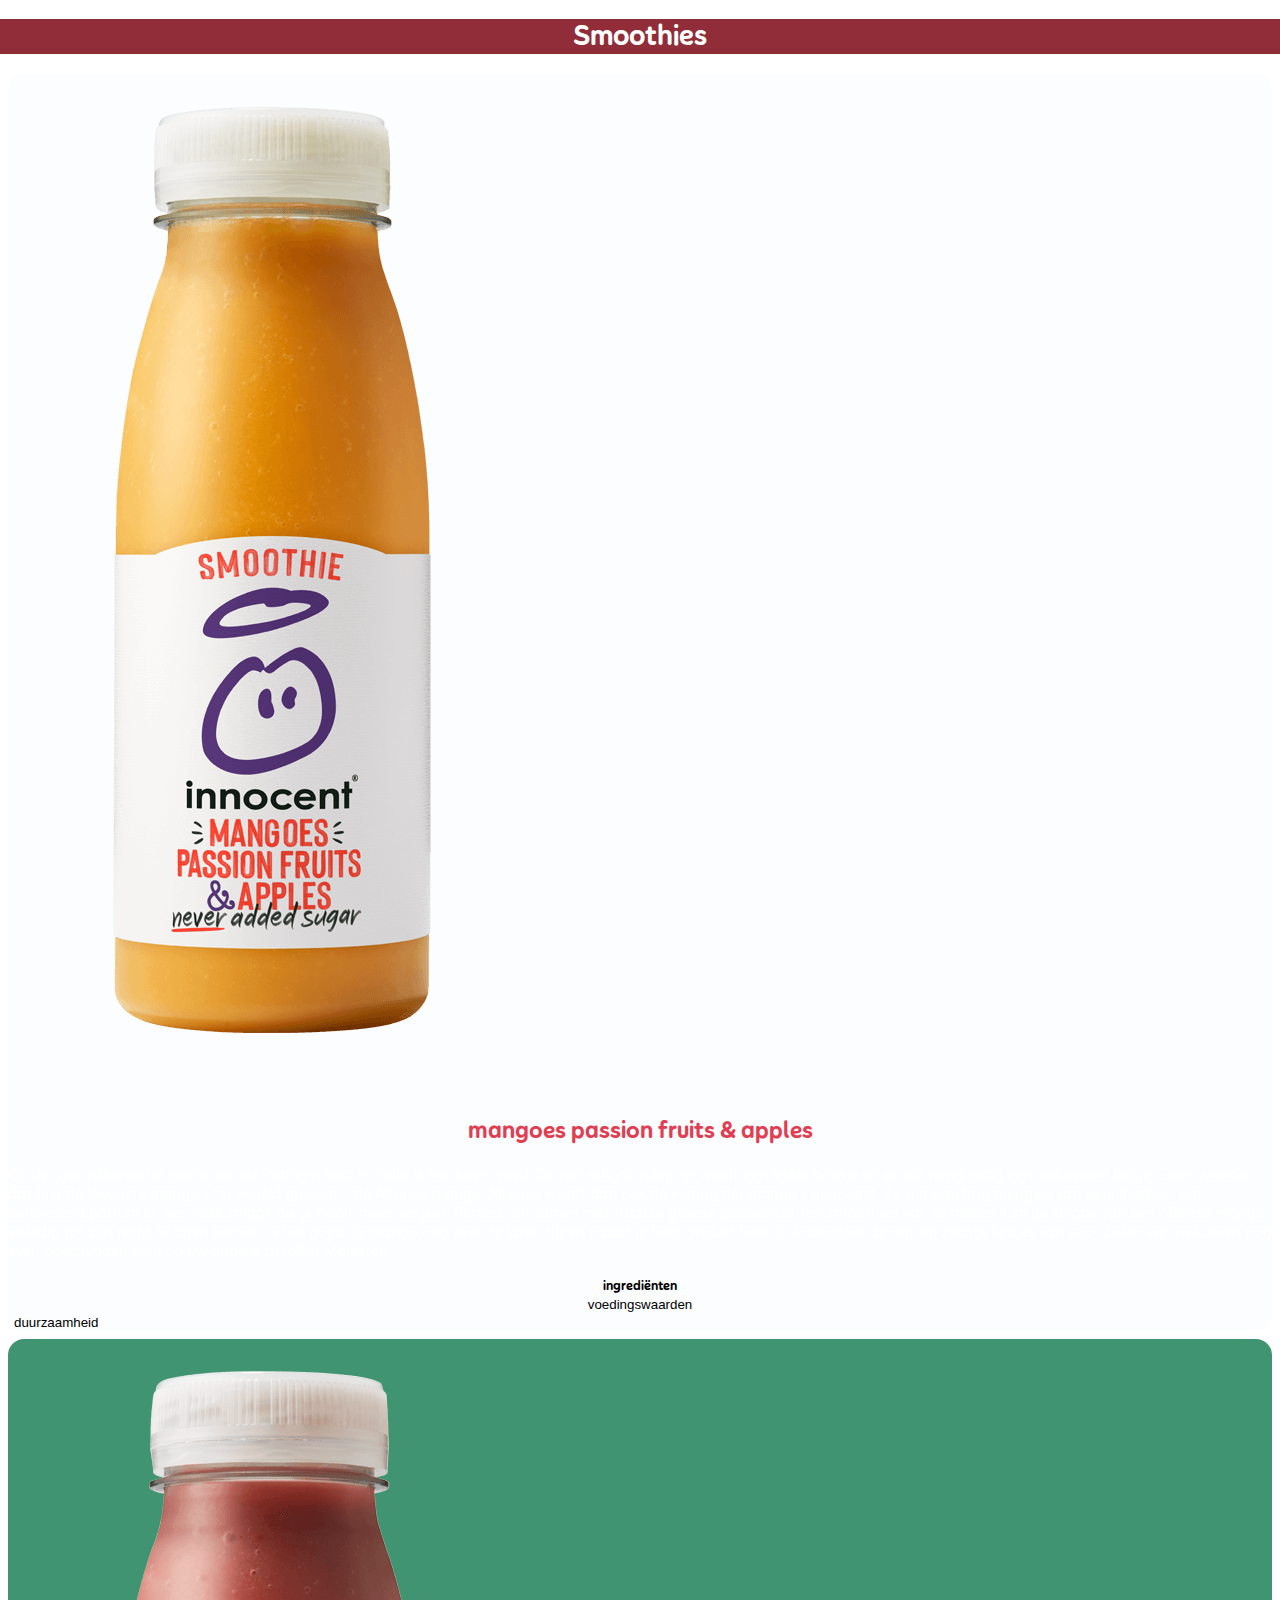
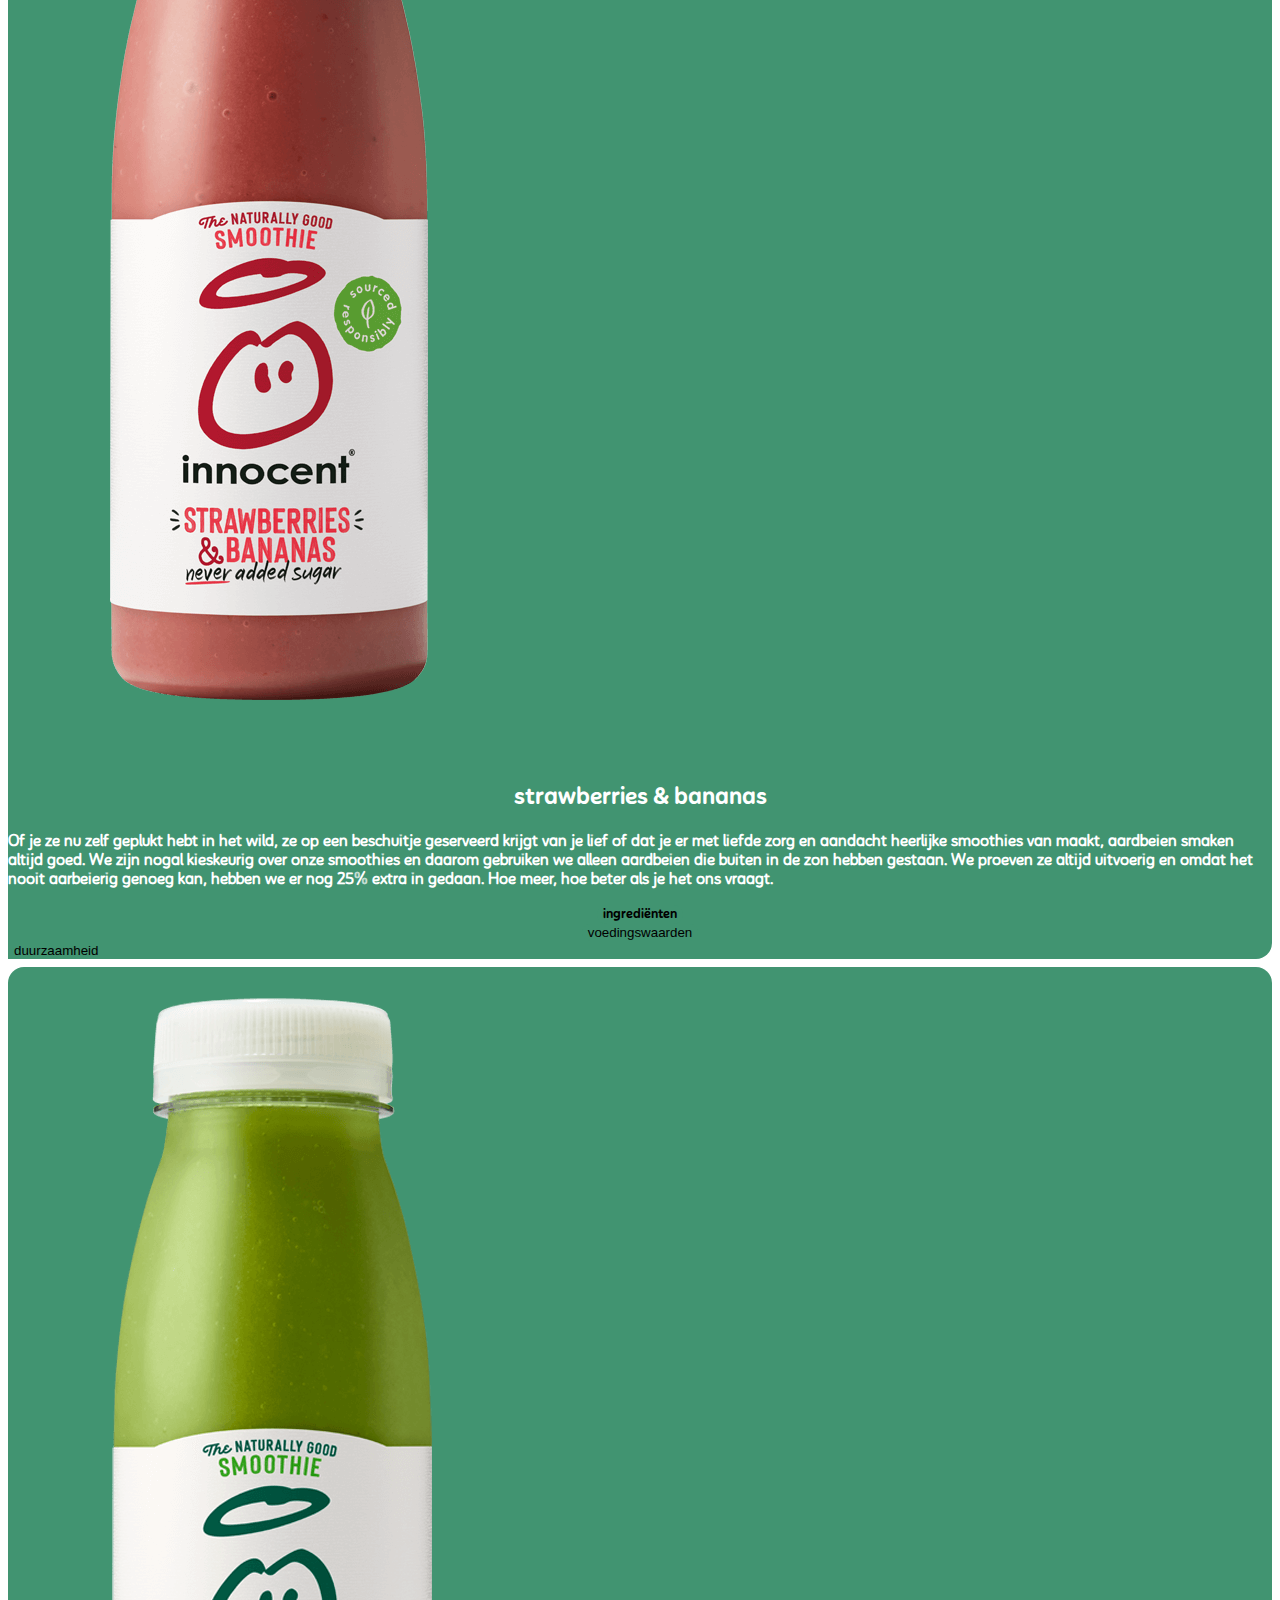
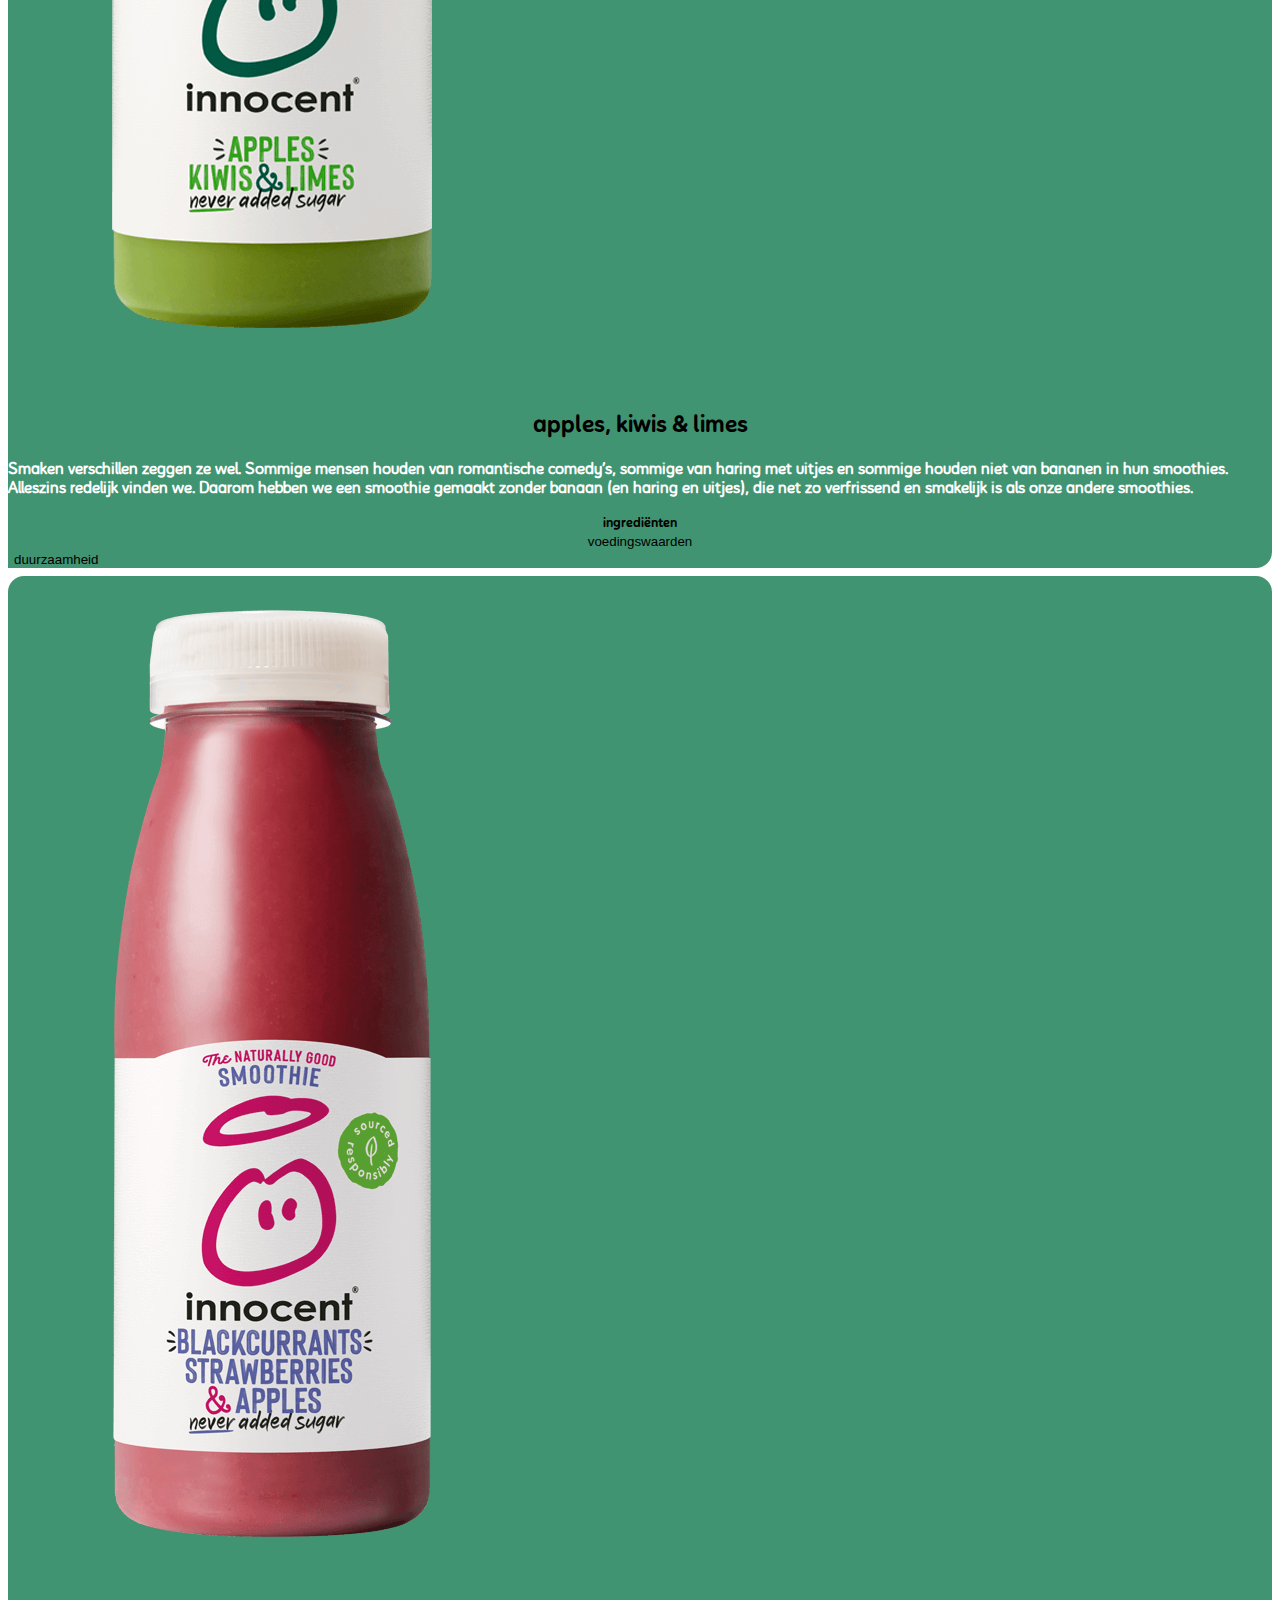
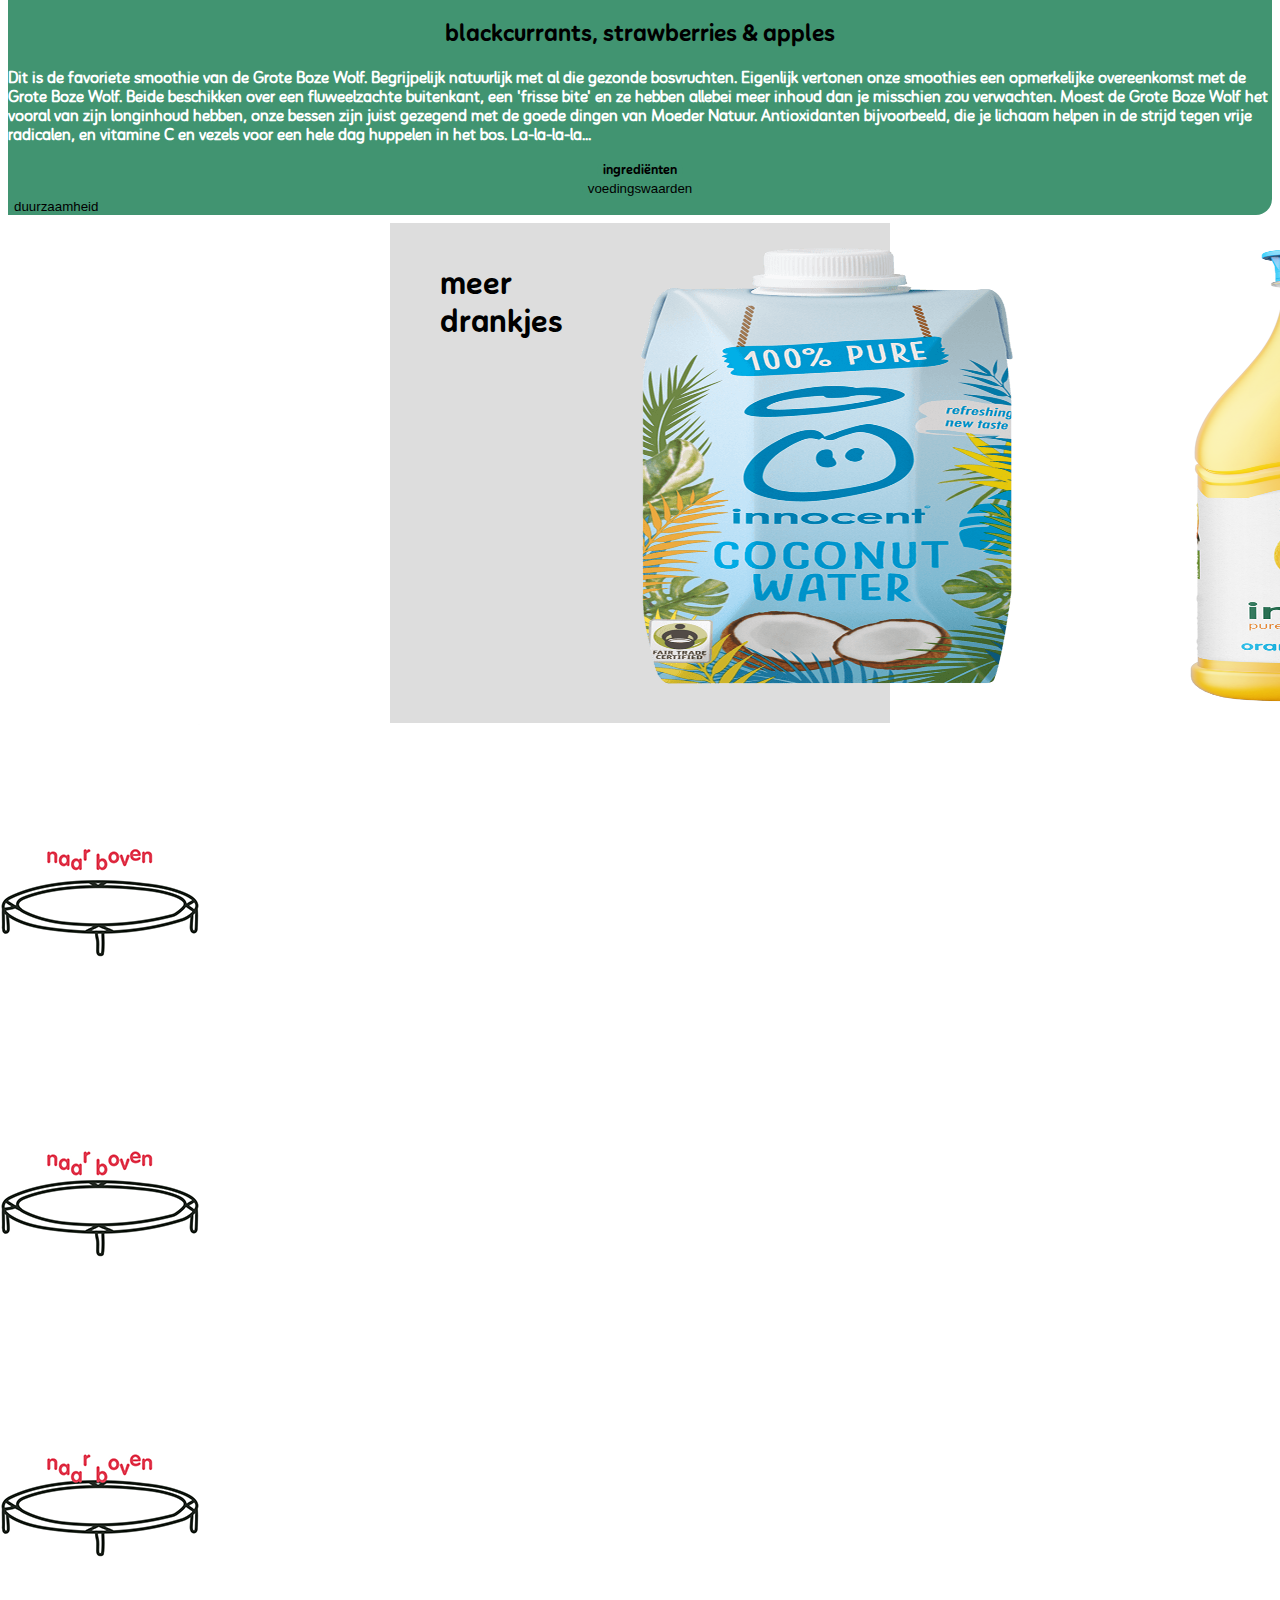
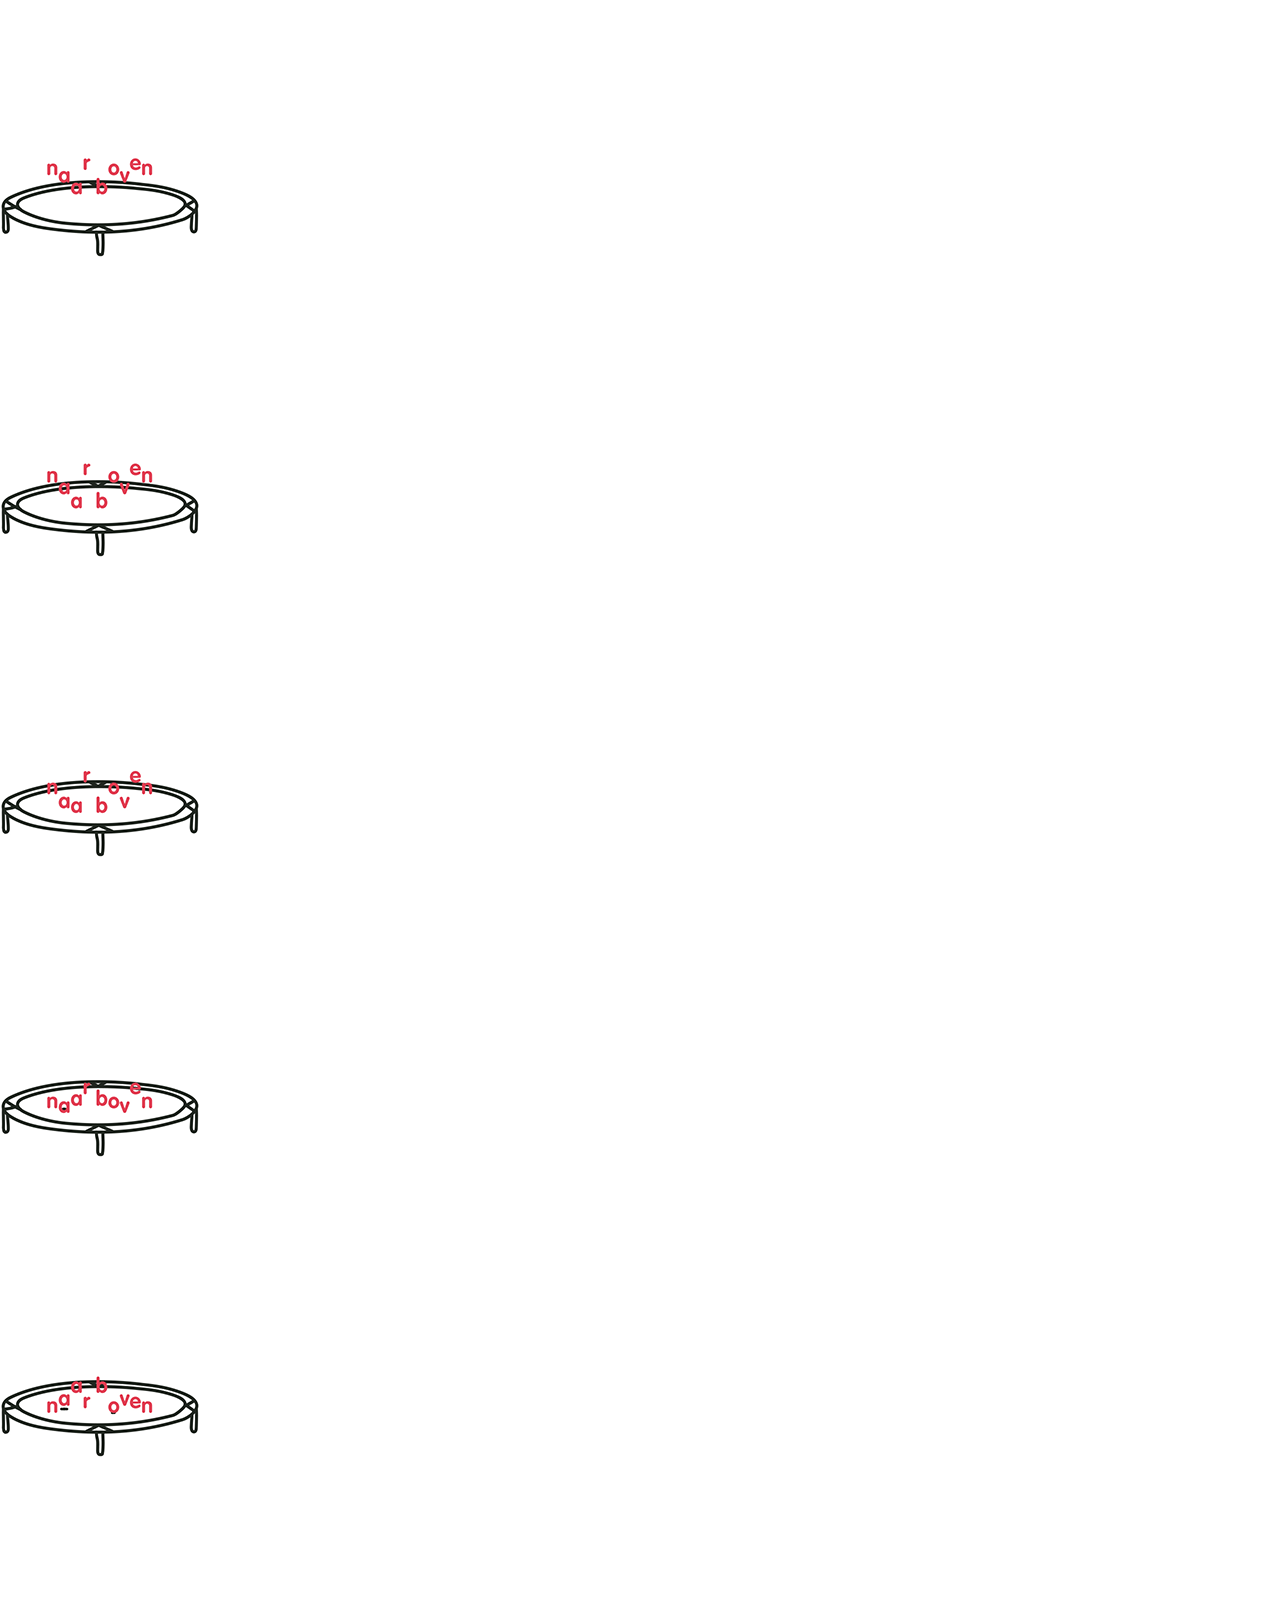
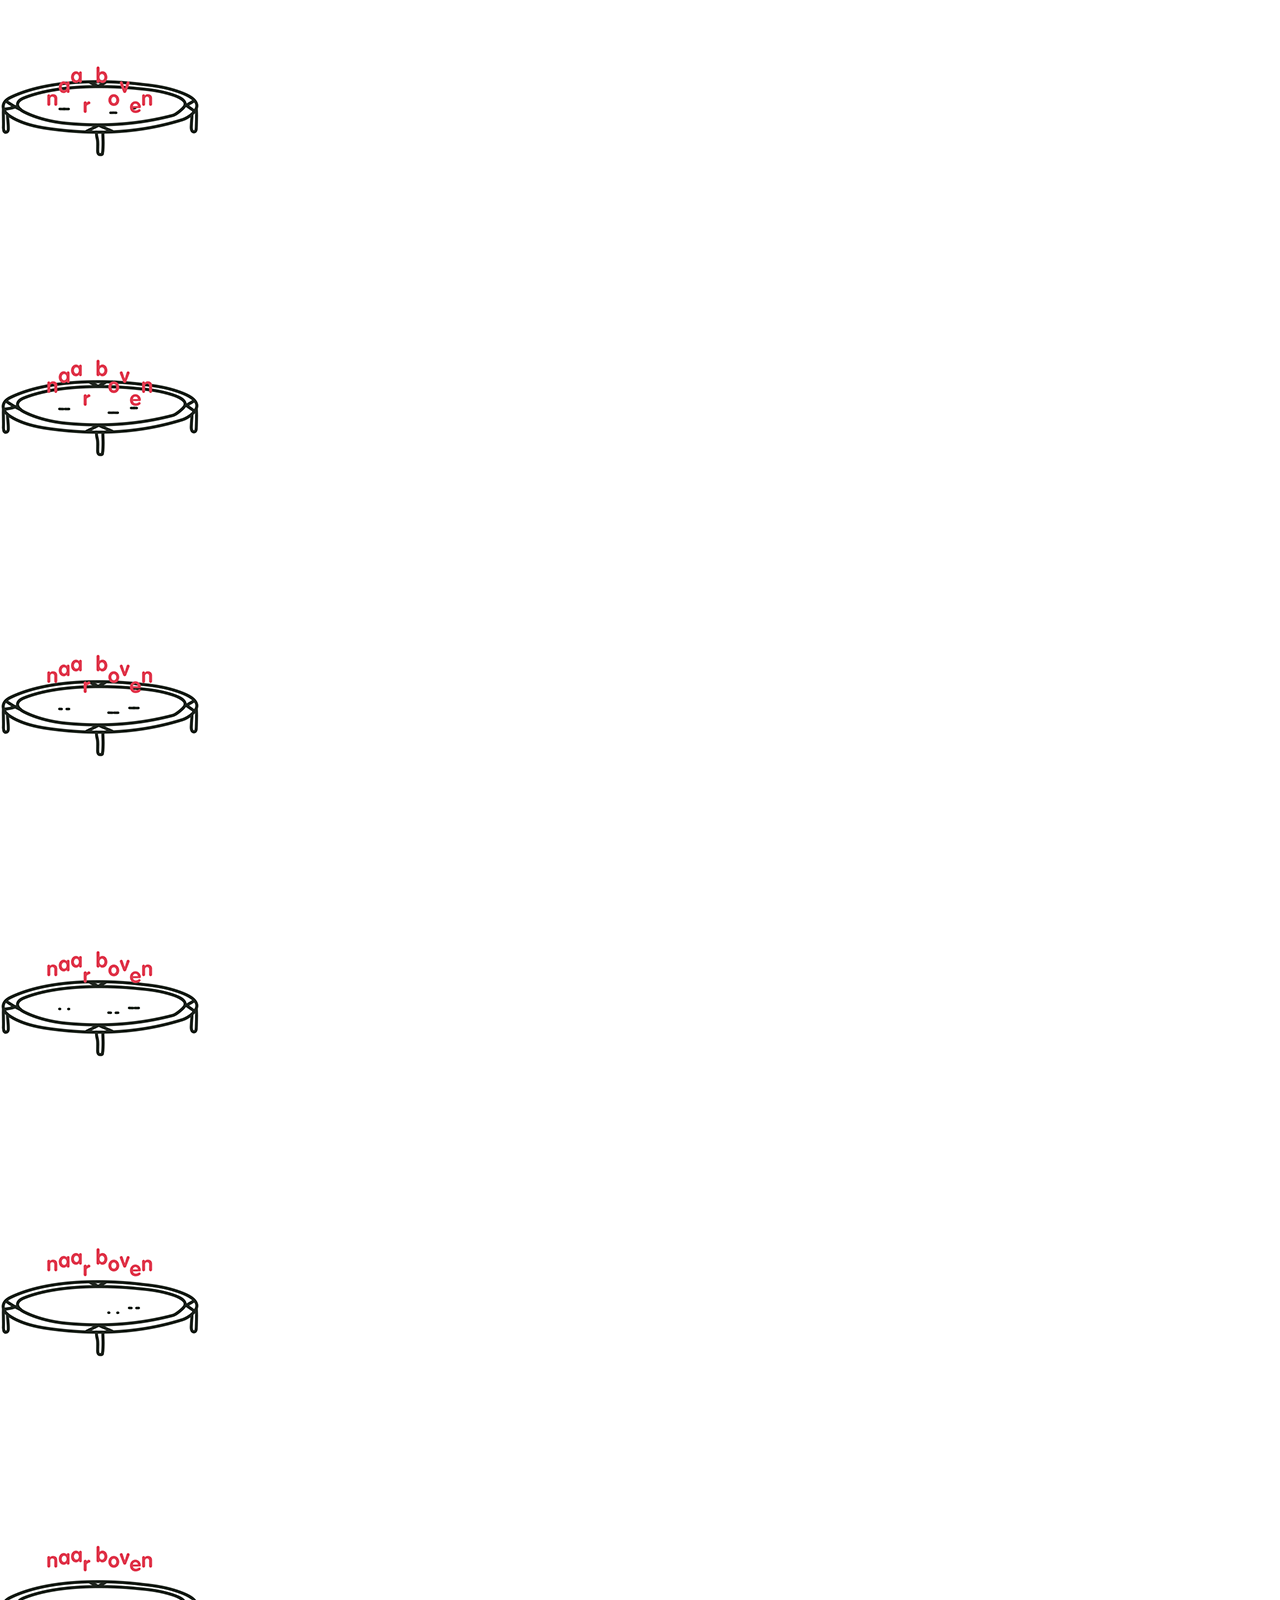
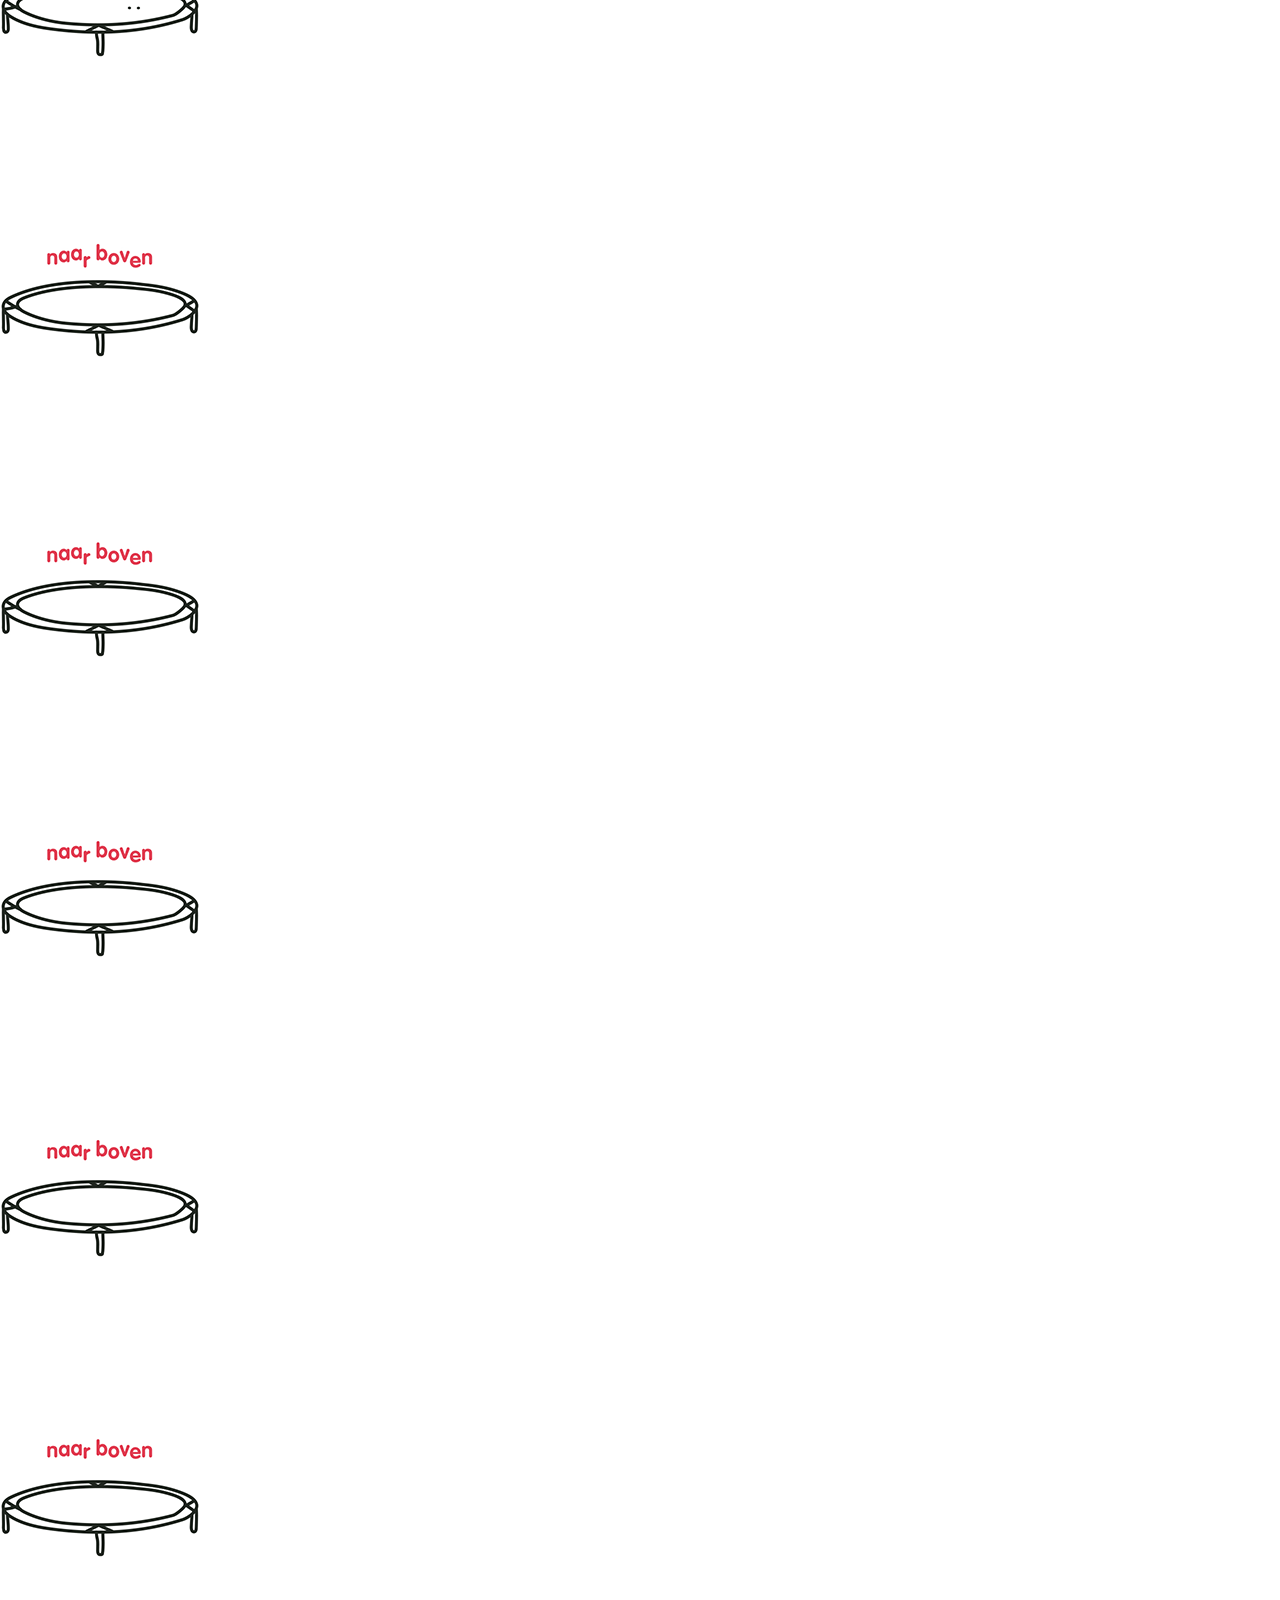
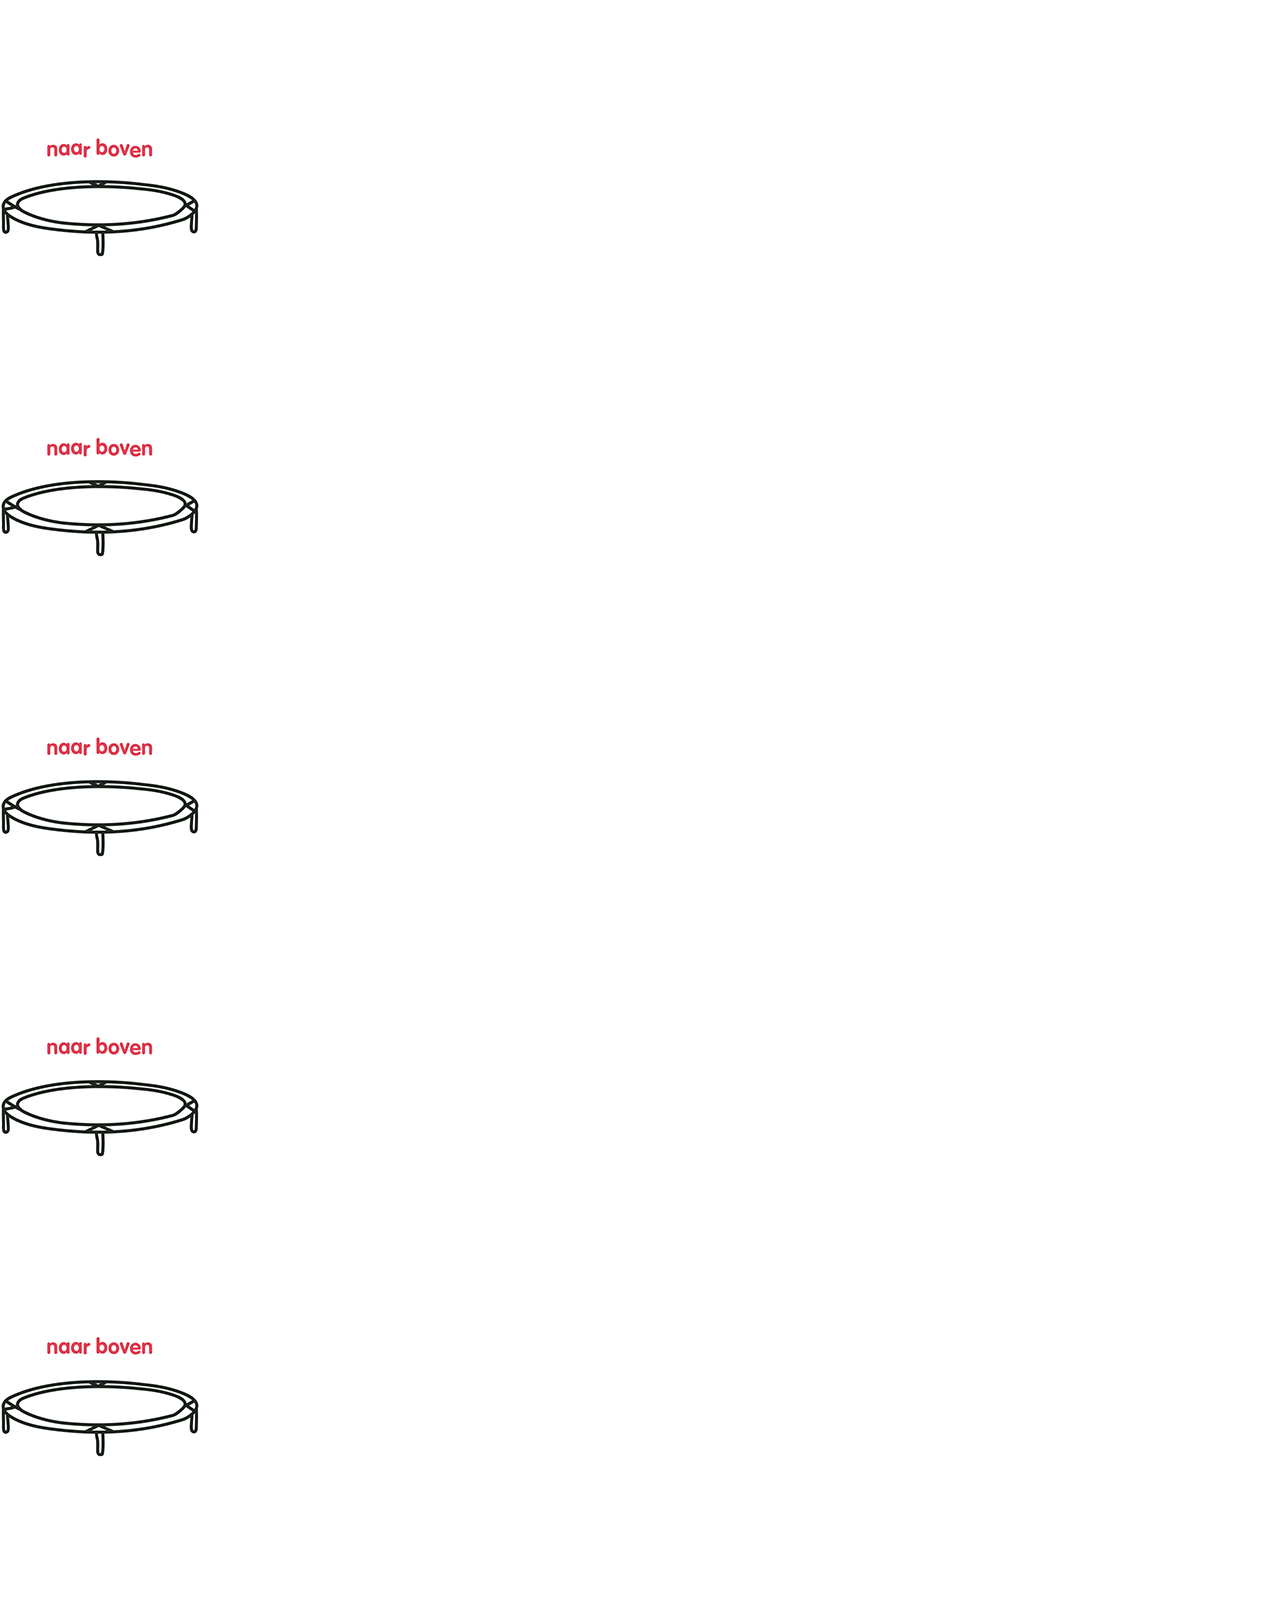
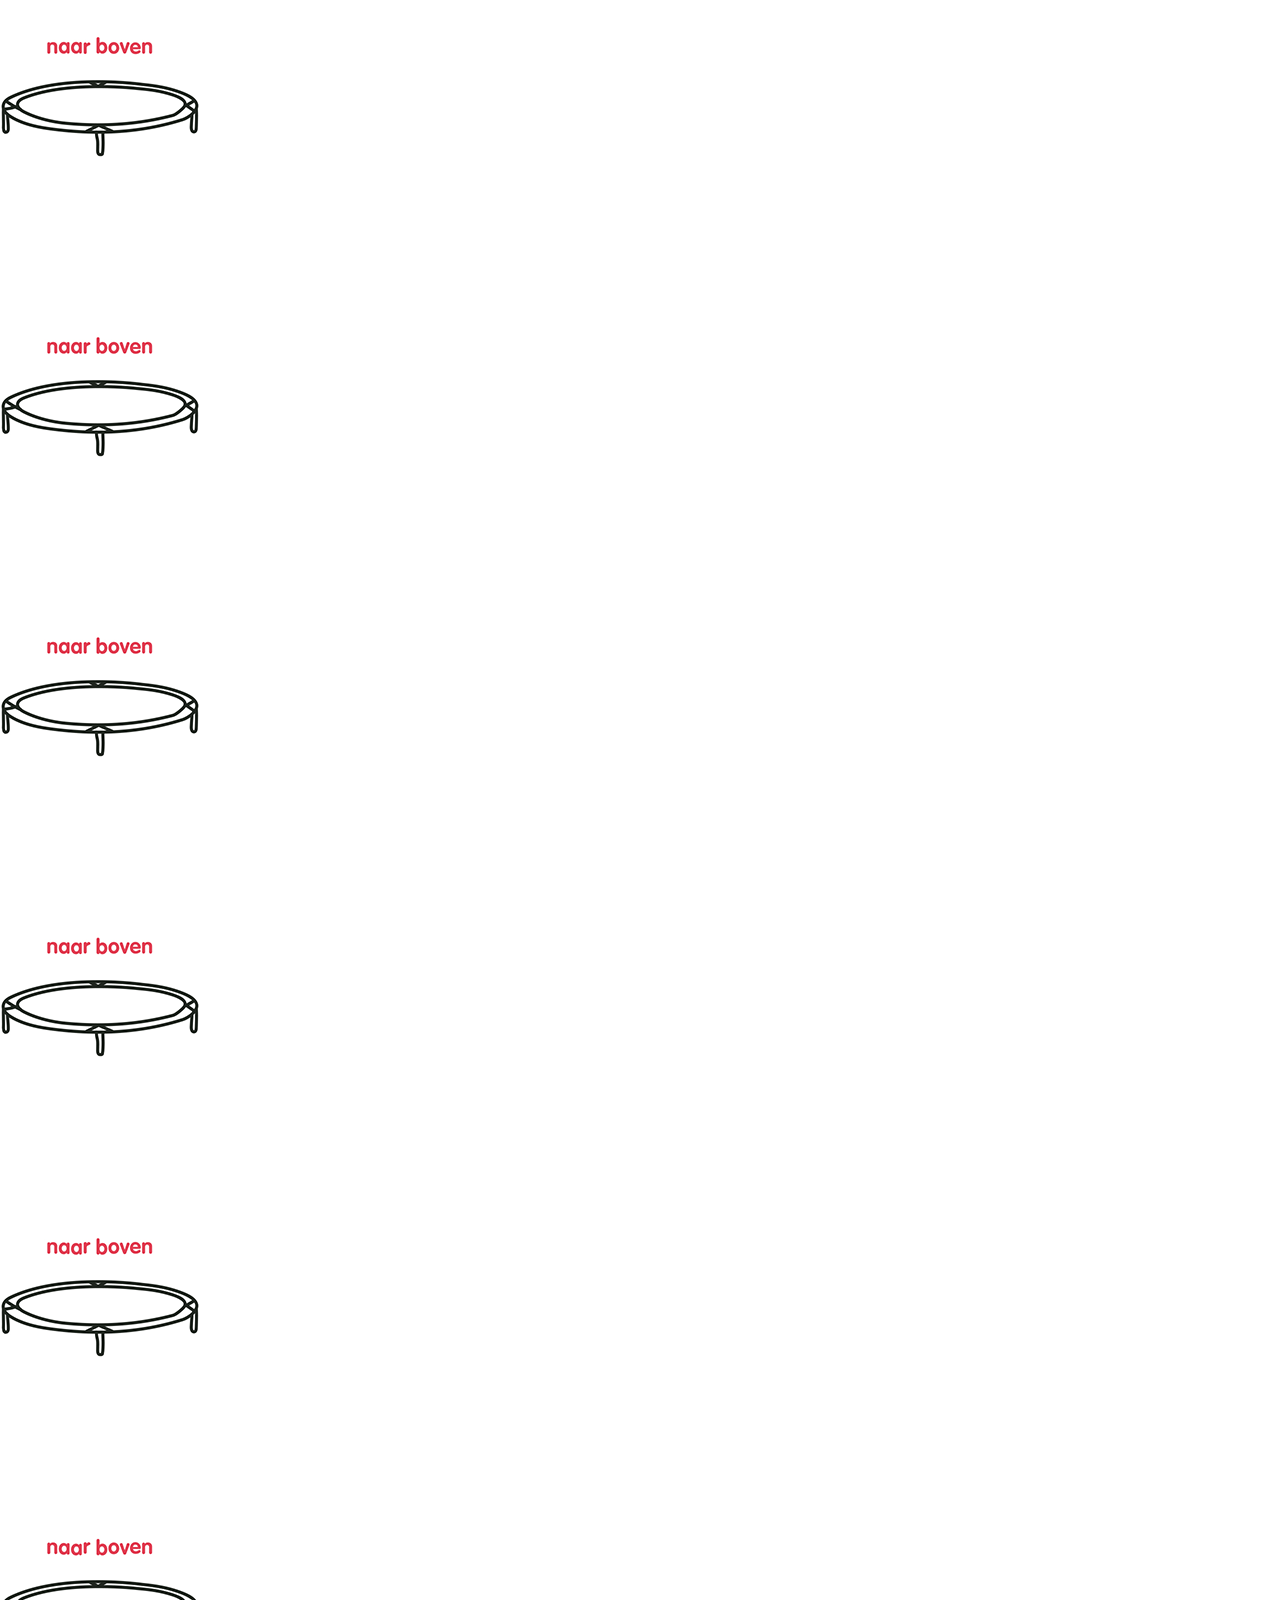
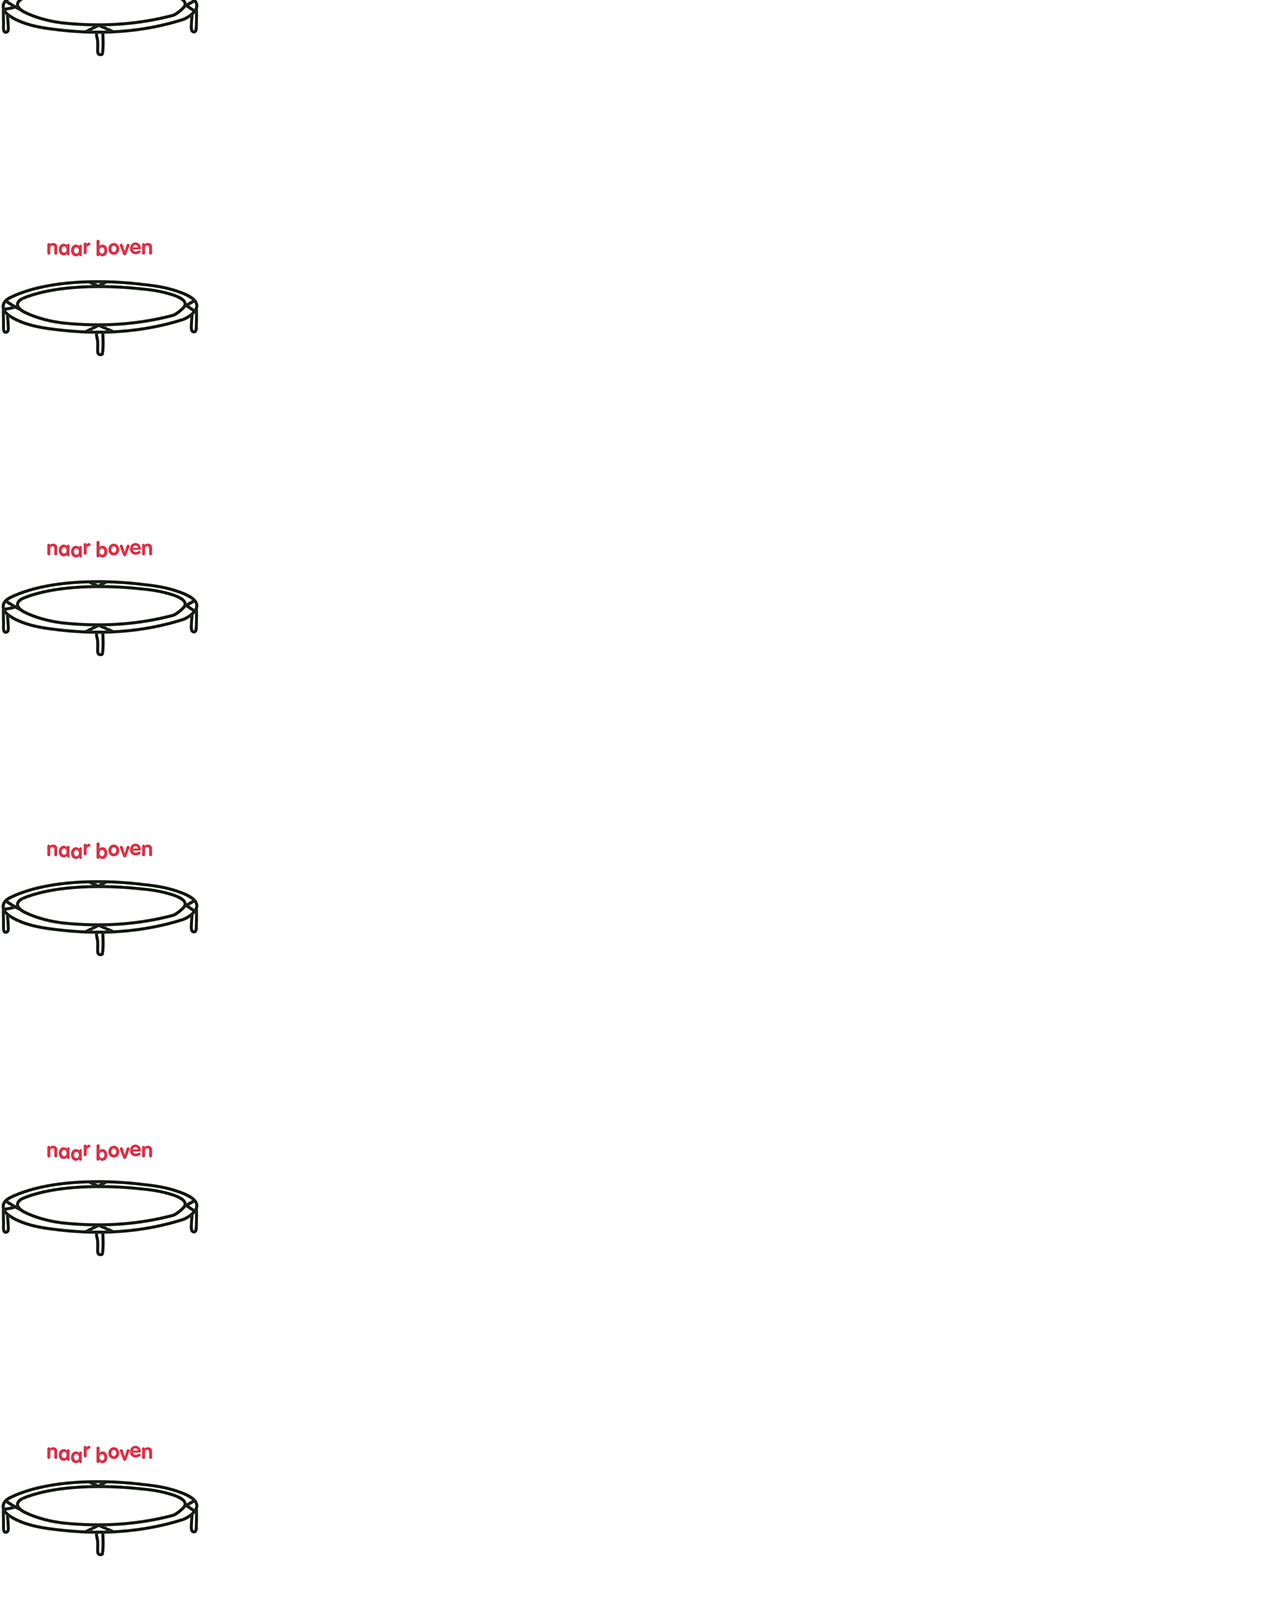
==== smoothies.html @ bbbe6147 "chaos" ====
<!DOCTYPE html>
<html lang="nl">
	
<head>
	<meta charset="UTF-8">
	<meta name="author" content="jouw naam">
	<meta name="viewport" content="width=device-width, initial-scale=1">
	
	<title>innocent</title>
	
	<link href="styles/style.css" rel="stylesheet">
	<link rel="icon" type="image/svg+xml" href="images/favicon.svg">	
</head>

<body>
	<section>
		<h1>Smoothies</h1>
	</section>
	<section class="background1">
		<img src="images/nl-mango-passion-fruit-apple-small.png" alt="nmango-passion-fruit-apple">
		<h2>mangoes passion fruits & apples</h2>
		<p>Op de rijke vulkanische grond van de Ratnigiri kust in India is het leven goed. De zon schijnt volop, er waait een lekker briesje en er valt regelmatig een verkoelend buitje. Geen wonder dat hier de lekkerste mango’s ter wereld groeien – de Alfonso mango. Alfonso wordt dan ook de koning der mango’s genoemd. Ze zijn prachtig diepgeel van kleur, hebben een betoverend parfum en een volle smaak die je nooit meer vergeet. Perfect om samen met friszure groene passievruchten smoothies van te maken. Om de smaak van een Alfonso mango volledig tot zijn recht te laten komen, is het goed de mango nog even te laten rijpen nadat je hem geplukt hebt. In India doen ze dat op zachte bedjes van stro. Zullen we uw kussen nog even opschudden en u op uw andere zij rollen Majesteit?</p>
		<button>ingrediënten</button>
		<button>voedingswaarden</button>
		<button>duurzaamheid</button>
	</section>
	<section class="background2">
		<img src="images/nl-strawberry-bannana-small.png" alt="strawberry-bannana">
		<h2>strawberries & bananas</h2>
		<p>Of je ze nu zelf geplukt hebt in het wild, ze op een beschuitje geserveerd krijgt van je lief of dat je er met liefde zorg en aandacht heerlijke smoothies van maakt, aardbeien smaken altijd goed. We zijn nogal kieskeurig over onze smoothies en daarom gebruiken we alleen aardbeien die buiten in de zon hebben gestaan. We proeven ze altijd uitvoerig en omdat het nooit aarbeierig genoeg kan, hebben we er nog 25% extra in gedaan. Hoe meer, hoe beter als je het ons vraagt.</p>
		<button>ingrediënten</button>
		<button>voedingswaarden</button>
		<button>duurzaamheid</button>
	</section>
	<section class="background3">
		<img src="images/nl-apple-kiwi-lime.png" alt="apple-kiwi-lime">
		<h2>apples, kiwis & limes</h2>
		<p>Smaken verschillen zeggen ze wel. Sommige mensen houden van romantische comedy’s, sommige van haring met uitjes en sommige houden niet van bananen in hun smoothies. Alleszins redelijk vinden we. Daarom hebben we een smoothie gemaakt zonder banaan (en haring en uitjes), die net zo verfrissend en smakelijk is als onze andere smoothies.</p>
		<button>ingrediënten</button>
		<button>voedingswaarden</button>
		<button>duurzaamheid</button>
	</section>
	<section class="background4">
		<img src="images/nl-blackcurrants-strawberries-apples-small.png" alt="blackcurrants-strawberries-apples">
		<h2>blackcurrants, strawberries & apples</h2>
		<p>Dit is de favoriete smoothie van de Grote Boze Wolf. Begrijpelijk natuurlijk met al die gezonde bosvruchten. Eigenlijk vertonen onze smoothies een opmerkelijke overeenkomst met de Grote Boze Wolf. Beide beschikken over een fluweelzachte buitenkant, een 'frisse bite' en ze hebben allebei meer inhoud dan je misschien zou verwachten. Moest de Grote Boze Wolf het vooral van zijn longinhoud hebben, onze bessen zijn juist gezegend met de goede dingen van Moeder Natuur. Antioxidanten bijvoorbeeld, die je lichaam helpen in de strijd tegen vrije radicalen, en vitamine C en vezels voor een hele dag huppelen in het bos. La-la-la-la...</p>
		<button>ingrediënten</button>
		<button>voedingswaarden</button>
		<button>duurzaamheid</button>
	</section>
</section>
	<section class="meer-drankjes">
		<ul></ul>
		<h3>meer drankjes</h3>
		<img src="images/coconut-water-500ml.png" alt="coconut-water">
		<img src="images/OJS.png" alt="orange juice smooth">
		<img src="images/Blue1.png" alt="blue-spark">
		<img src="images/nl-defence.png" alt="defence">
		<img src="images/gingershot.png" alt="mild ginger">
	</section>
	<img src="images/sprite-boing-nl.png" alt="trampoline">

	<script defer src="scripts/script.js"></script>
</body>
	
</html>
---- styles/style.css ----
/**************/
/* CSS REMEDY */
/**************/
*, *::after, *::before {
  box-sizing:border-box;  
}


/*********************/
/* CUSTOM PROPERTIES */
/*********************/
:root {
	/* startje */
	--color-text:#111;
	--color-background:#eee;
}


/****************/
/* JOUW STYLING */
/****************/

/* jouw code */

@font-face {
	font-family: "innocent-Bold";
	src: url("/fonts/innocent-Bold.woff2") format("opentype");
	font-weight: normal;
	font-style: normal;
}

@font-face {
	font-family: "innocent-Light";
	src: url("/fonts/innocent-Light.woff2") format("opentype");
	font-weight: normal;
	font-style: normal;
}

header {
	background-color: pink;
}







img {
	display: flex;
	justify-content: center;
	max-width: 60vw;
}

h1 {
	display: flex;
	justify-content: center;
	font-family: "innocent-Bold", sans-serif;
	font-weight: bolder;
	font-size: 2em;
}

h3 {
	display: flex;
	justify-content: center;
	font-family: "innocent-Bold", sans-serif;
	font-weight: bolder;
	font-size: 2em;
}

h2 {
	display: flex;
	flex-direction: column;
	justify-content: center;
	font-family: "innocent-Bold", sans-serif;
	color: white;
	font-weight: bolder;
	font-size: 3em;
}

p {
	font-family: "innocent-Light", sans-serif;
	color: white;
	font-weight: bolder;
}


.meer-drankjes {
	display: flex;	
}
.meer-drankjes img {
	max-width: 50vw;
}

.background1 {
	background-color: #f5d981;
}

.background2 {
	background-color: #ebb8cc;
}

.background3 {
	background-color: #295640;
}

.background4 {
	background-color: #a03271;
}

header {
	background-color: pink;
}

body {
	margin: 0%;
}


header p {
	display: flex;
	align-items: center;
	margin-left: 2em;
	margin-right: 2em;
	text-align: center;
}
 
section:nth-of-type(1) {
	background-color: #902d39;
}

section:nth-of-type(1) h1 {
	color: #FFFFFF;
	display: flex;
	justify-content: center;
	font-family: "innocent-Bold", sans-serif;
	font-weight: bolder;
	font-size: 1.8em;
}

section:nth-of-type(1) img {
	display: flex;
	align-items: start;
	margin-left: 2em;
	width: 5em;
}

button:nth-of-type(1) {
	display: flex;
	justify-self: center;
	border-radius: 2em;
	border: none;
	font-family: "innocent-Bold", sans-serif;
}

button:nth-of-type(2) {
	display: flex;
	justify-self: center;
	border-radius: 2em;
}

section:nth-of-type(2) {
	background-color: #fbfdfe;
    margin: 0.5em;
    border-radius: 1em
}

section:nth-of-type(2) h2 {
	color: #e03e52;
	font-size: 1.5em;
	display: flex;
	align-items: center;
}

section:nth-of-type(2) button {
	border: none;
	cursor: pointer;
	appearance: none;
	background-color: inherit;
}

section:nth-of-type(3) {
	background-color: #419471;
	margin: 0.5em;
	border-radius: 1em;

}

section:nth-of-type(3) h2 {
	color: #FFFFFF;
	font-size: 1.5em;
	display: flex;
	align-items: center;
}

section:nth-of-type(3) button {
	border: none;
	cursor: pointer;
	appearance: none;
	background-color: inherit;
}

section:nth-of-type(4) {
	background-color: #419471;
	margin: 0.5em;
	border-radius: 1em;
}

section:nth-of-type(4) h2 {
	color: #000000;
	font-size: 1.5em;
	display: flex;
	align-items: center;
}

section:nth-of-type(4) button {
	border: none;
	cursor: pointer;
	appearance: none;
	background-color: inherit;
}

section:nth-of-type(5) {
	background-color: #419471;
	margin: 0.5em;
	border-radius: 1em;
}

section:nth-of-type(5) h2 {
	color: #000000;
	font-size: 1.5em;
	display: flex;
	align-items: center;
}

section:nth-of-type(5) button {
	border: none;
	cursor: pointer;
	appearance: none;
	background-color: inherit;
}

section:nth-of-type(6) {
	background-color: #ddd;
    padding: 10px;
    margin: 0 auto;
    max-width: 500px;
	max-height: 500px;
}

section:nth-of-type(6) h2 {
	color: #ffffff;
	font-size: 1.5em;
	display: flex;
	align-items: center;
}

section:nth-of-type(6) button {
	border: none;
	cursor: pointer;
	appearance: none;
	background-color: inherit;
	display: block;
	width: 100%;
	margin: 0.5em;
}

li { 
	list-style-image: url(images/download.png); 
}
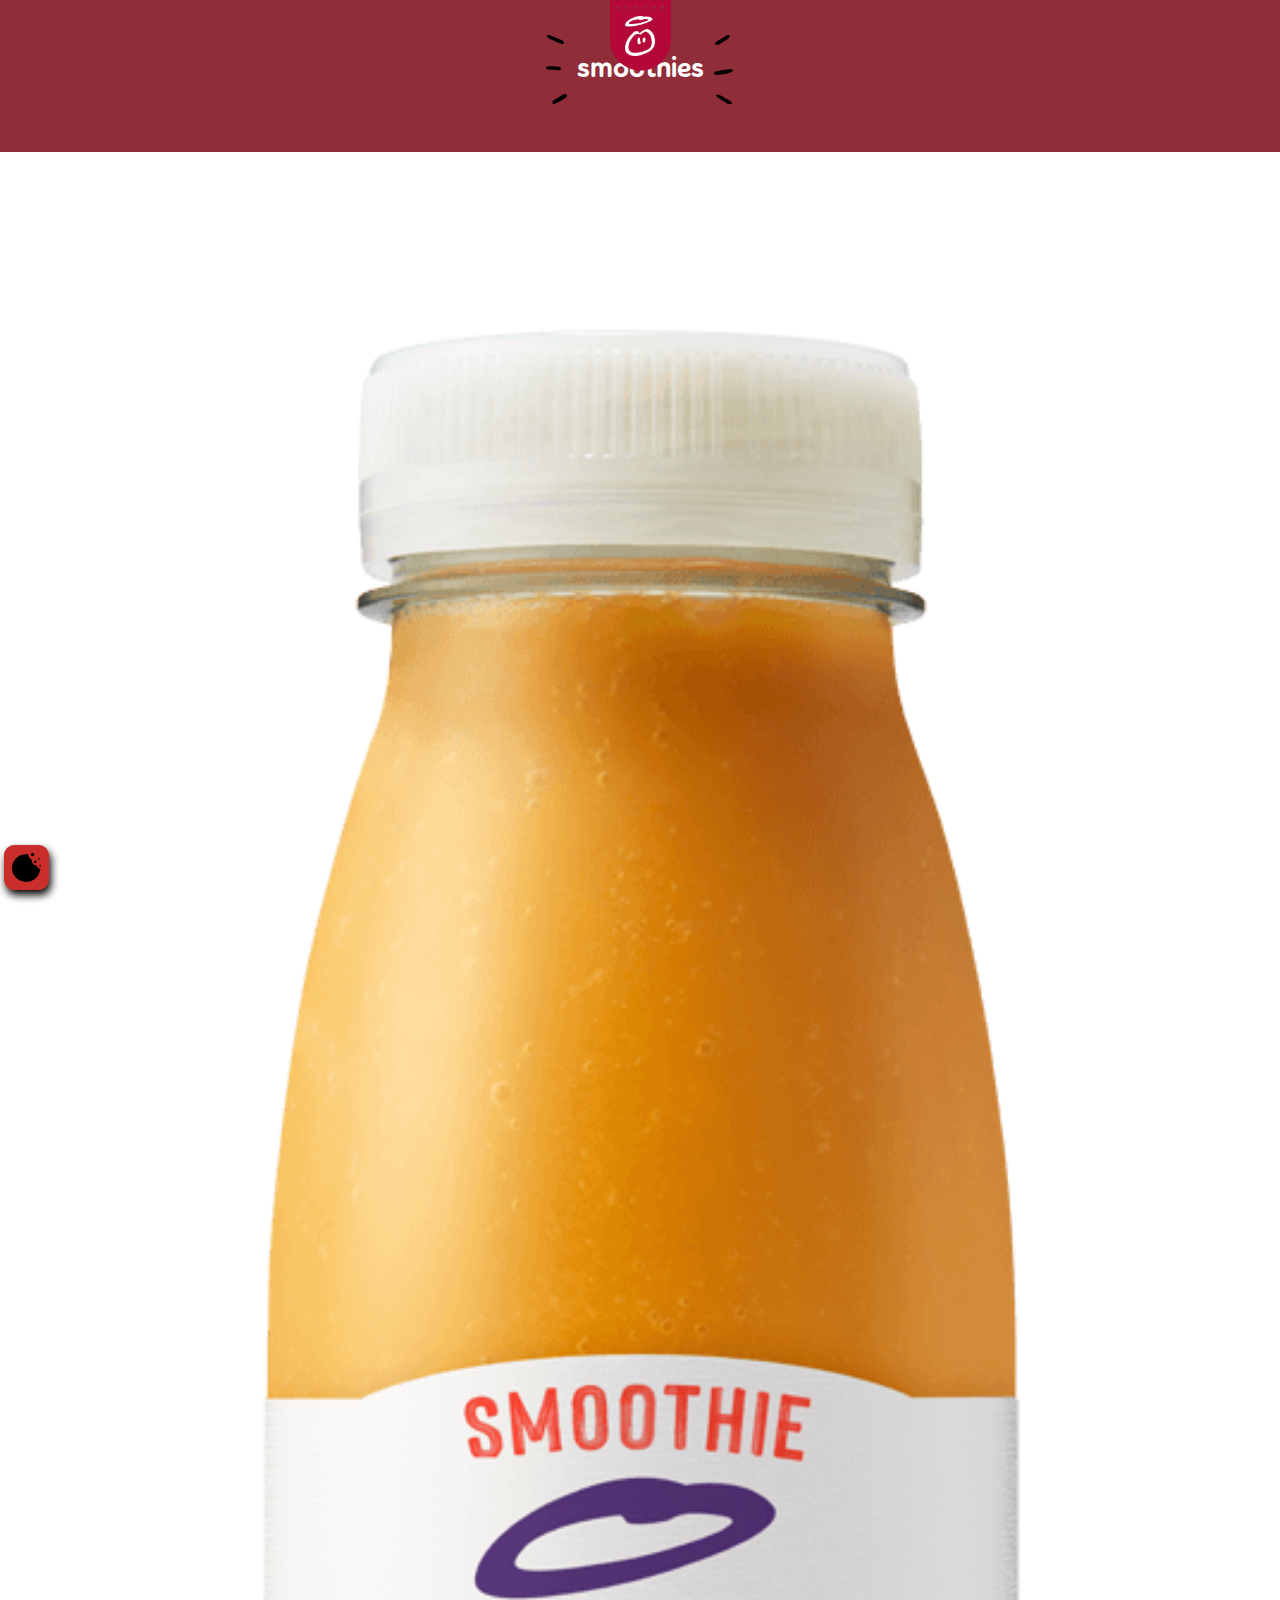
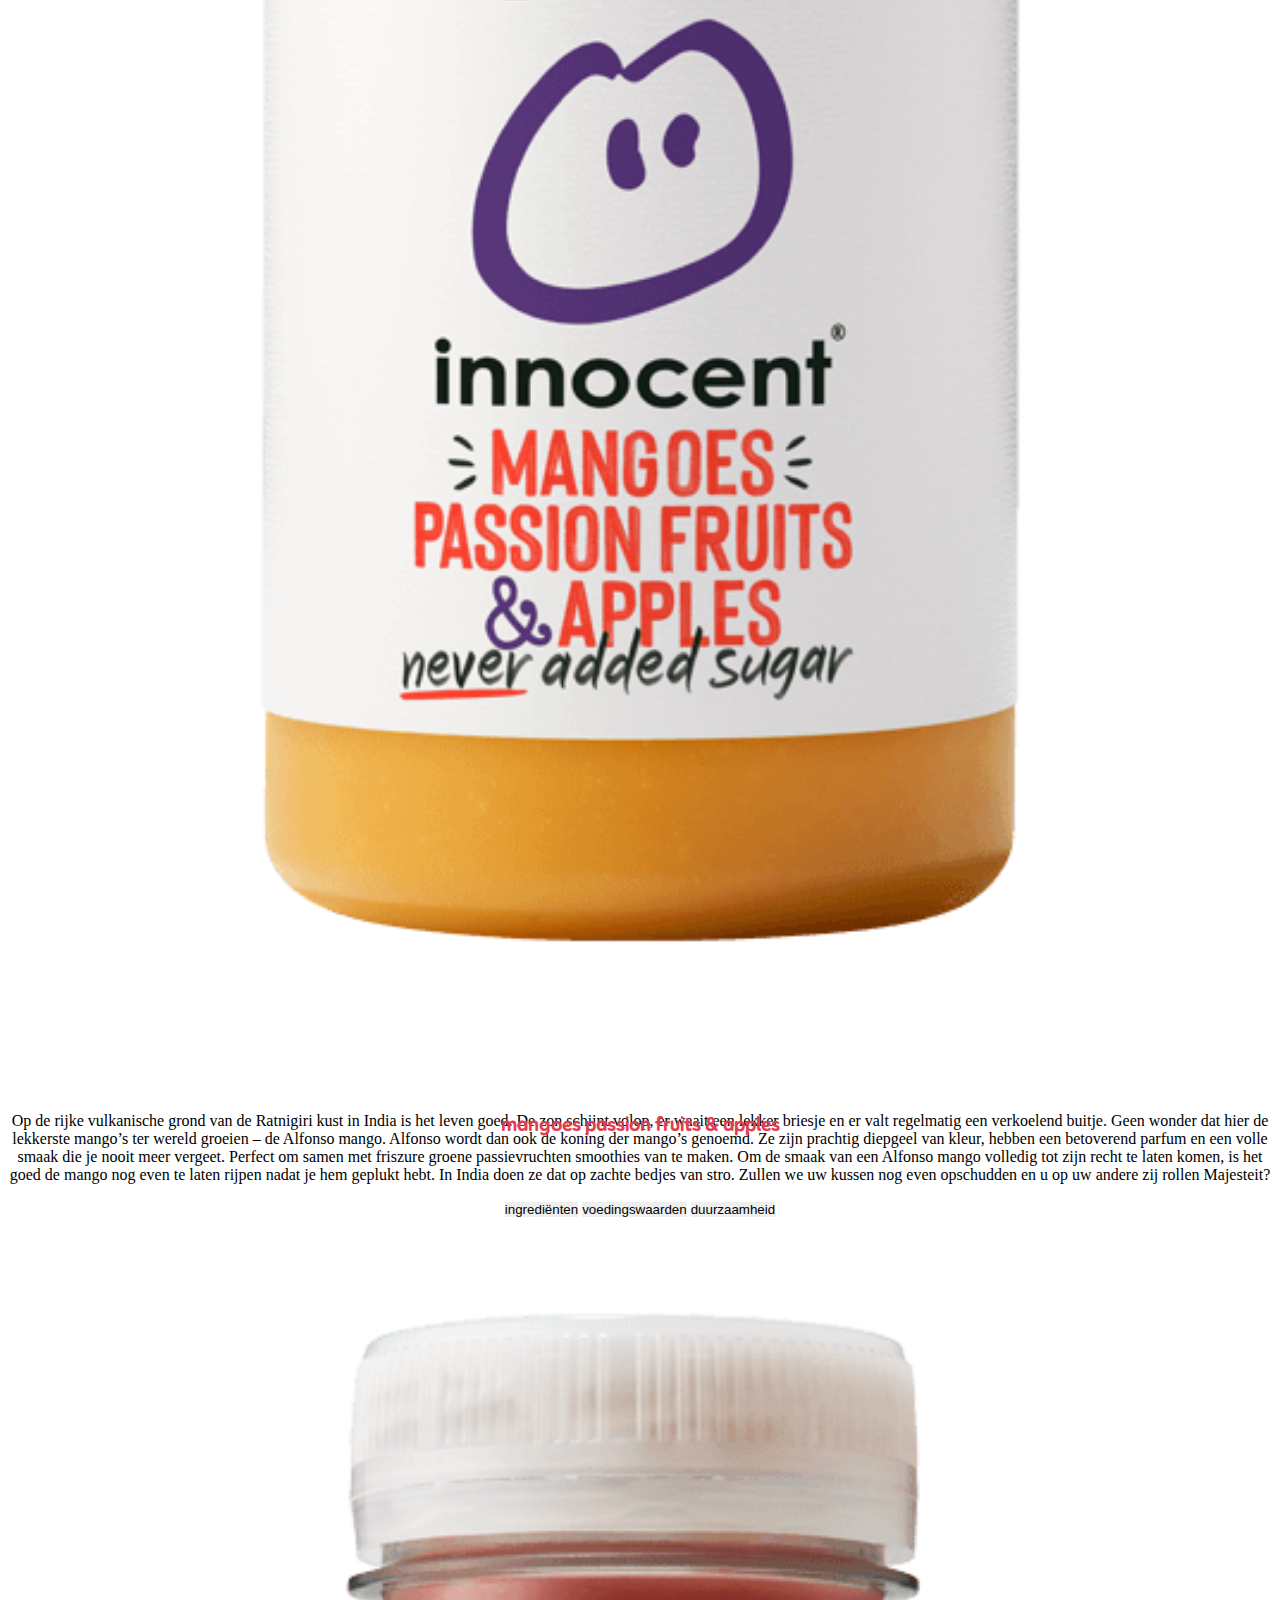
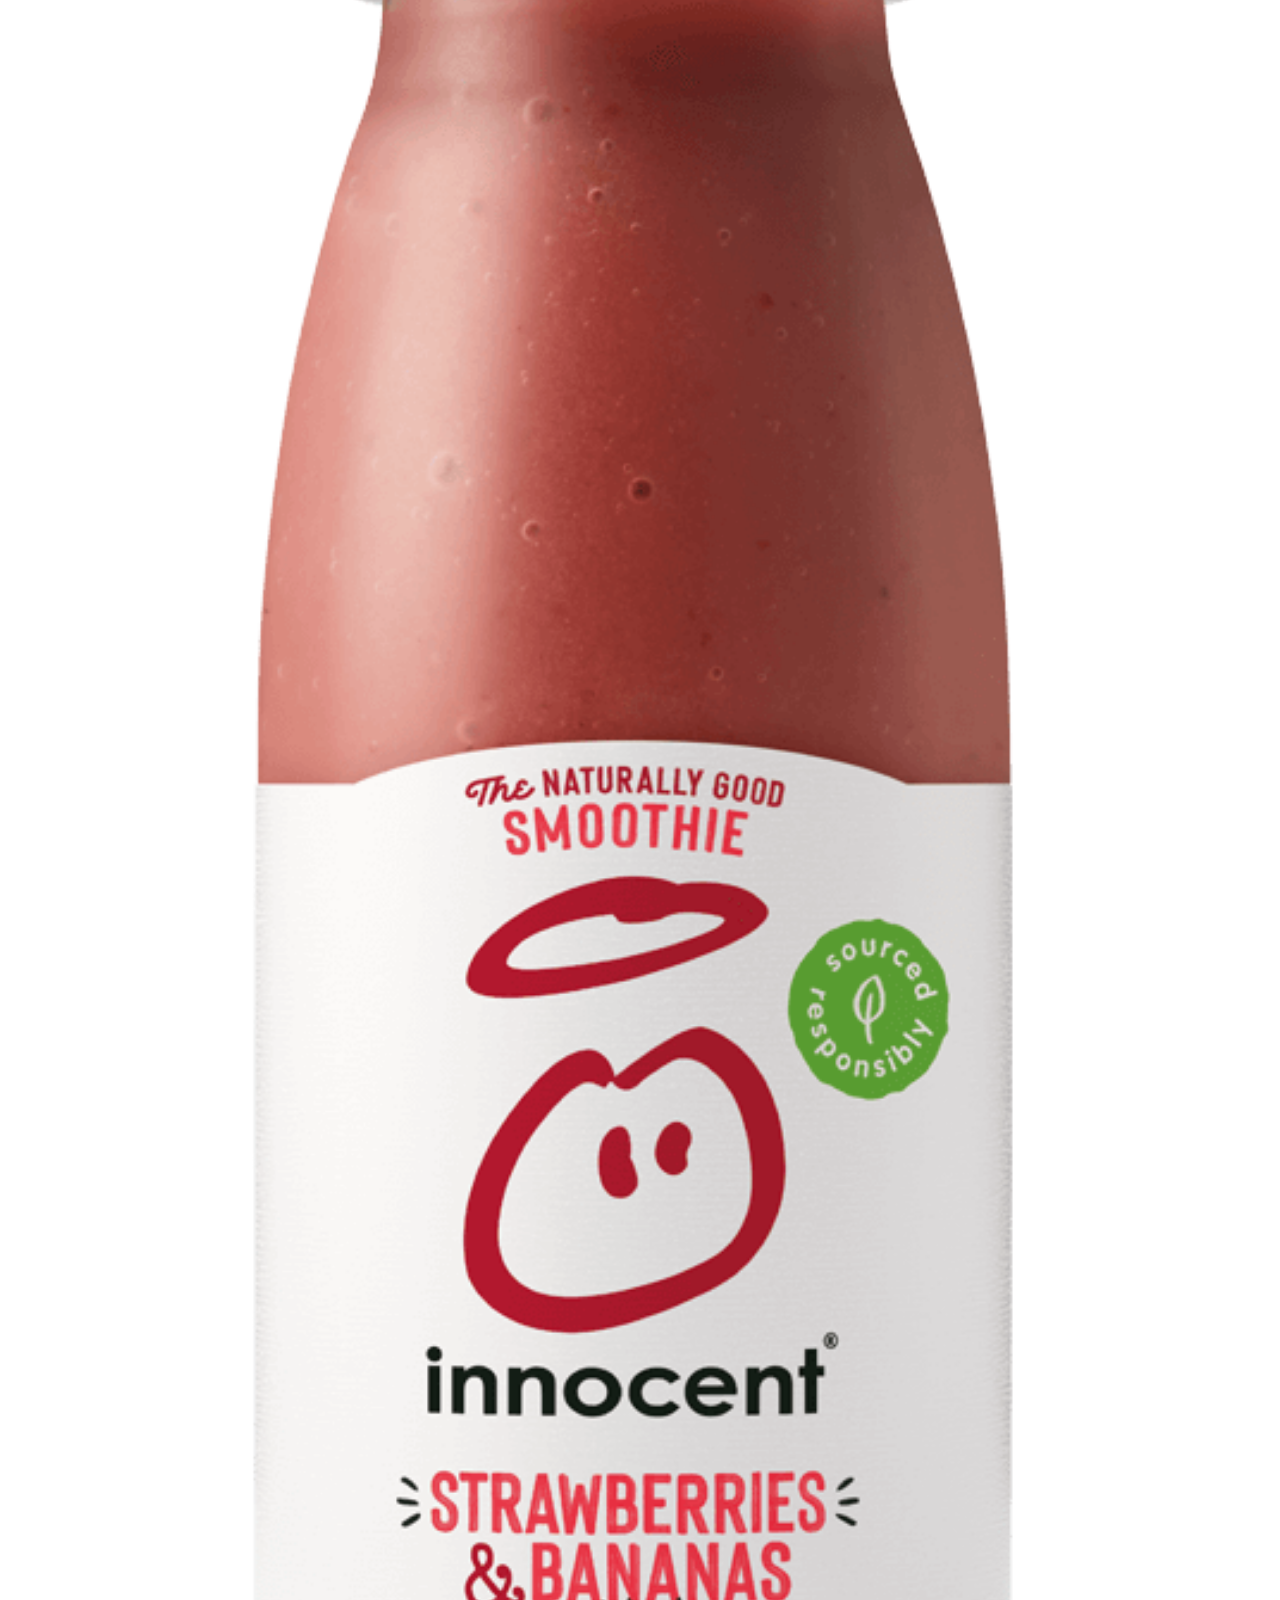
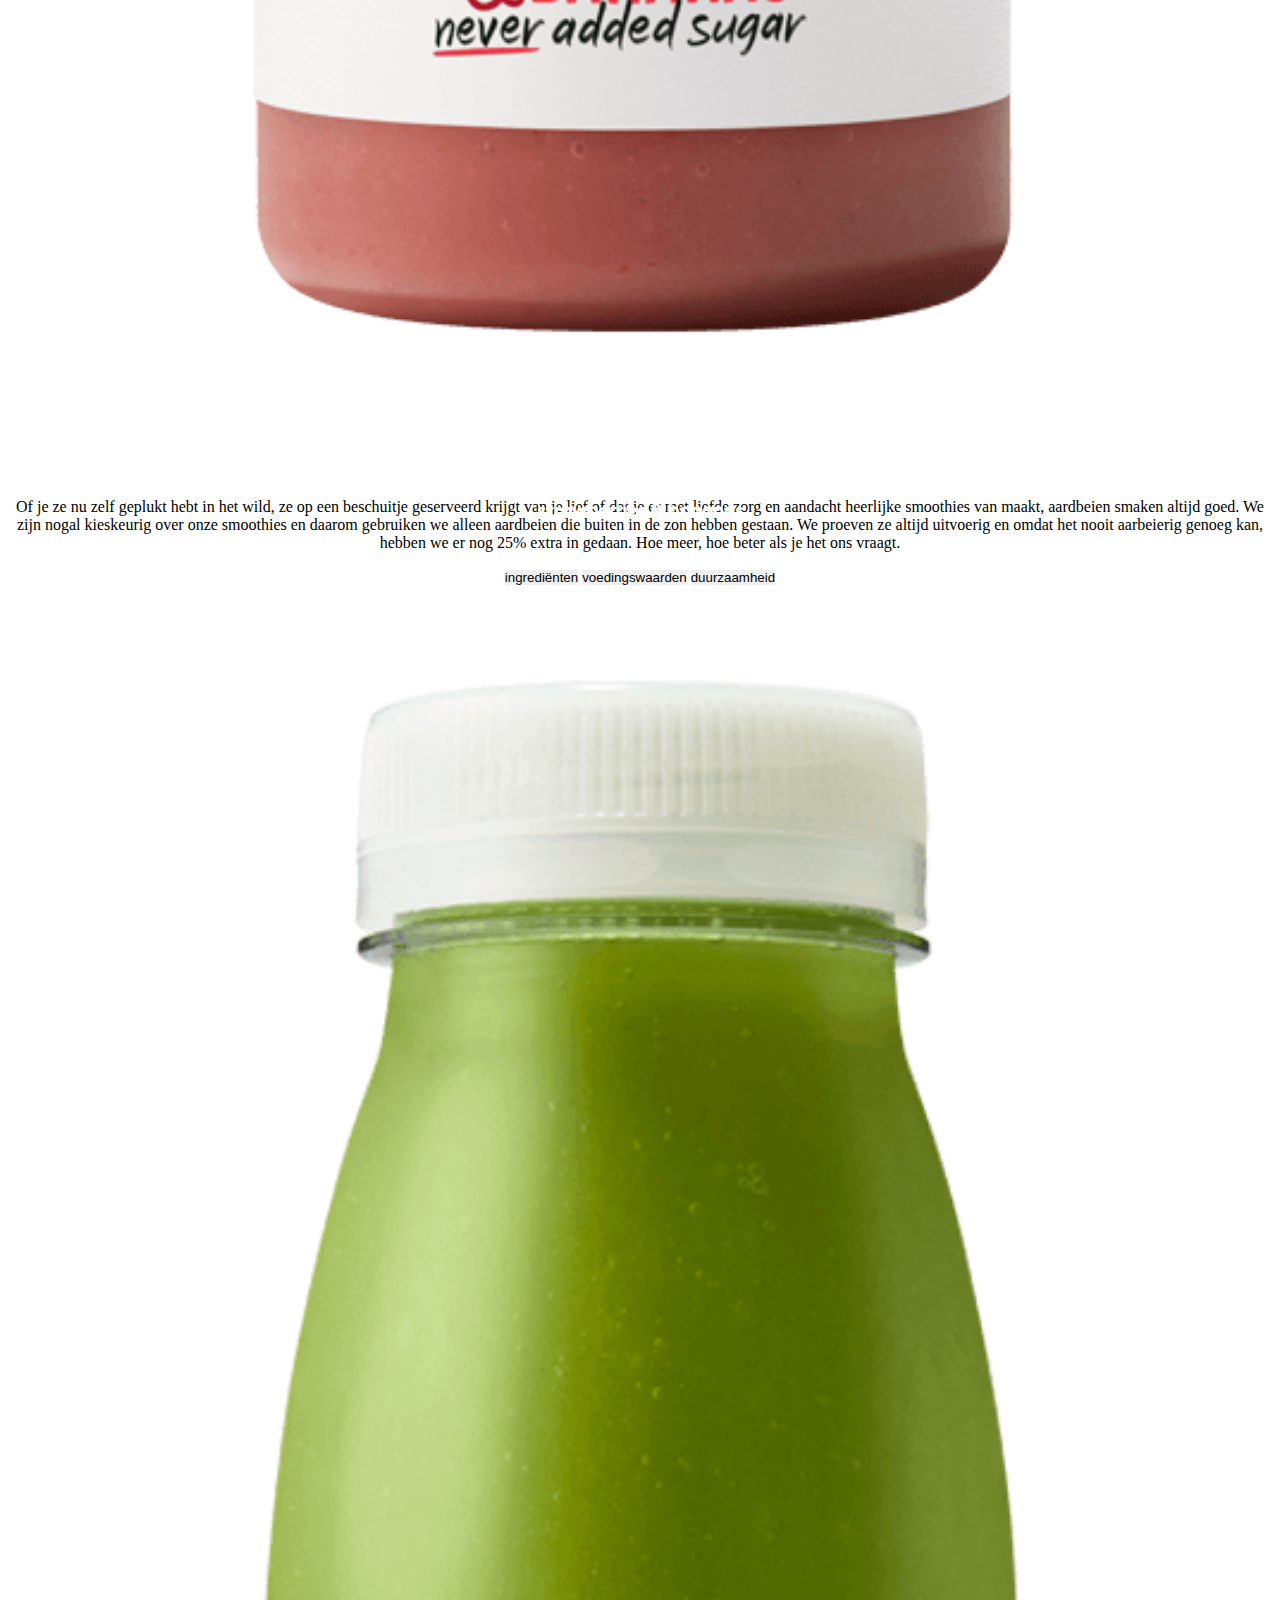
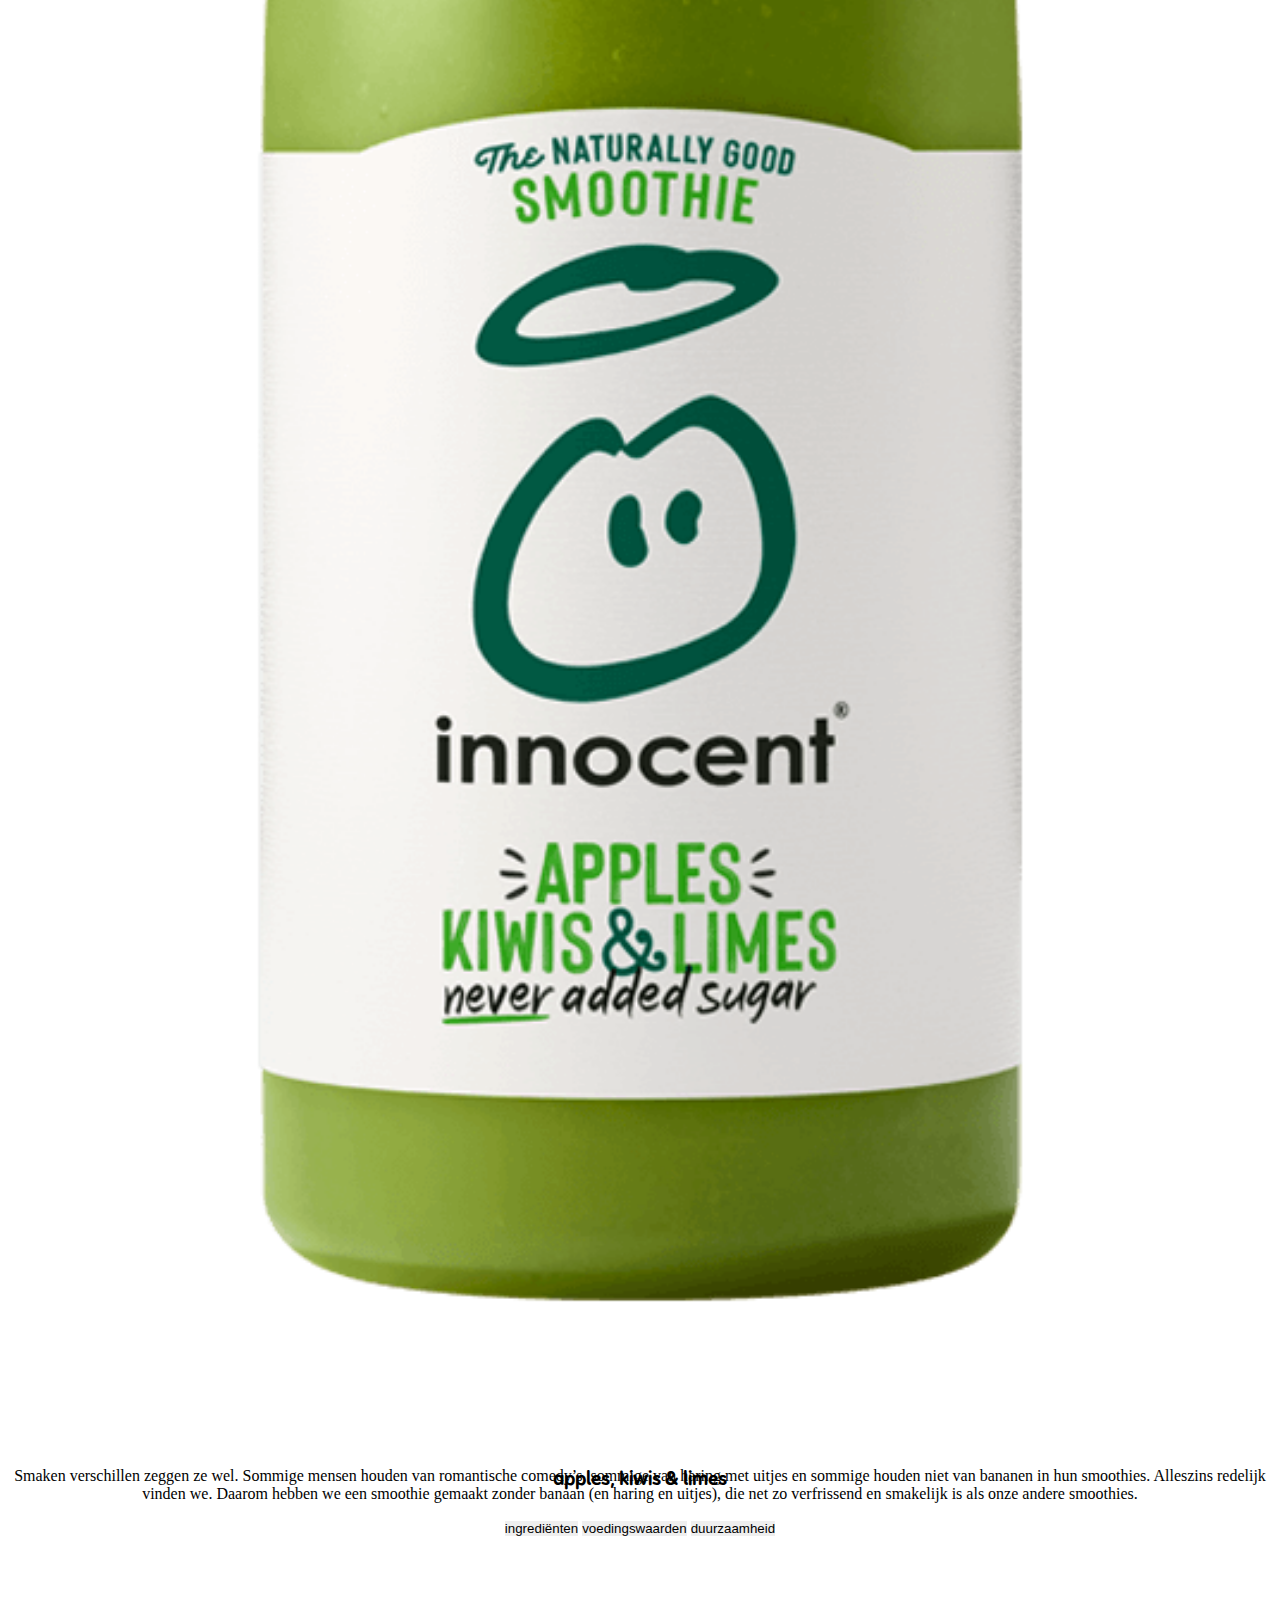
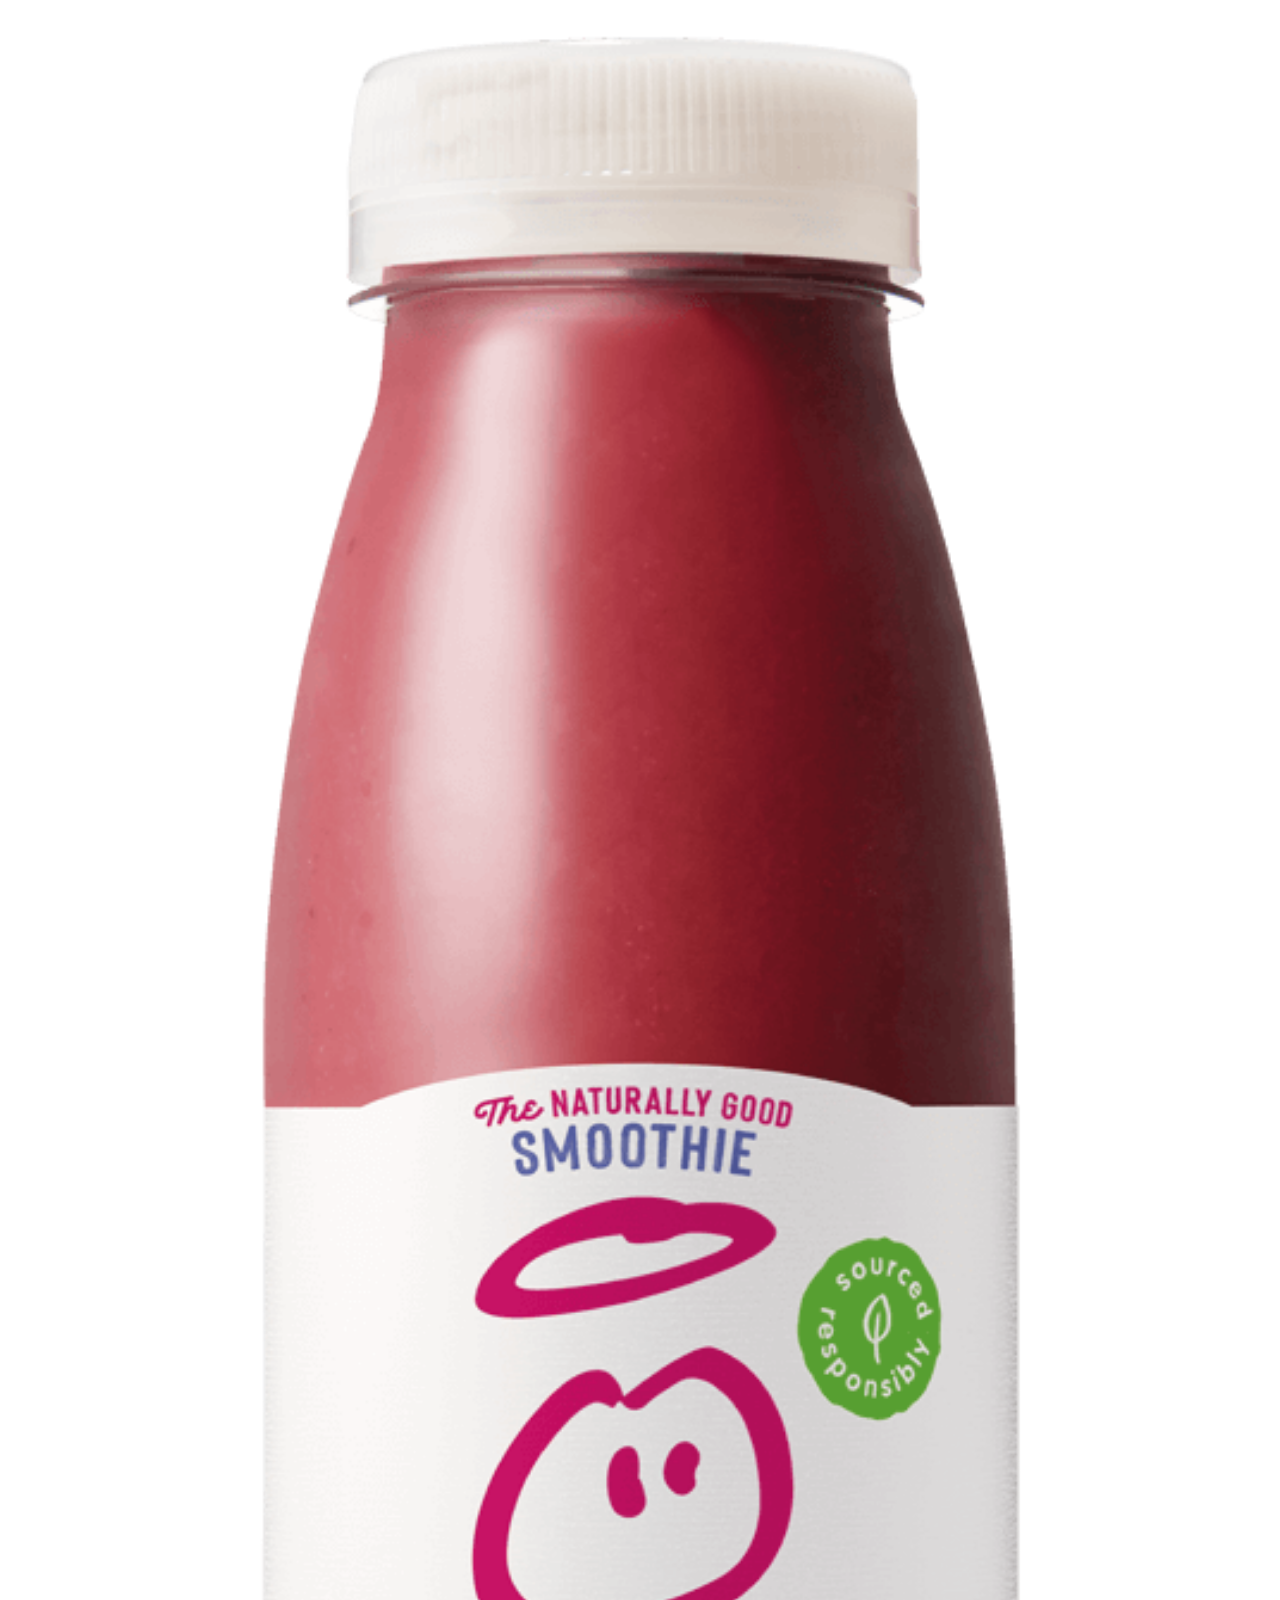
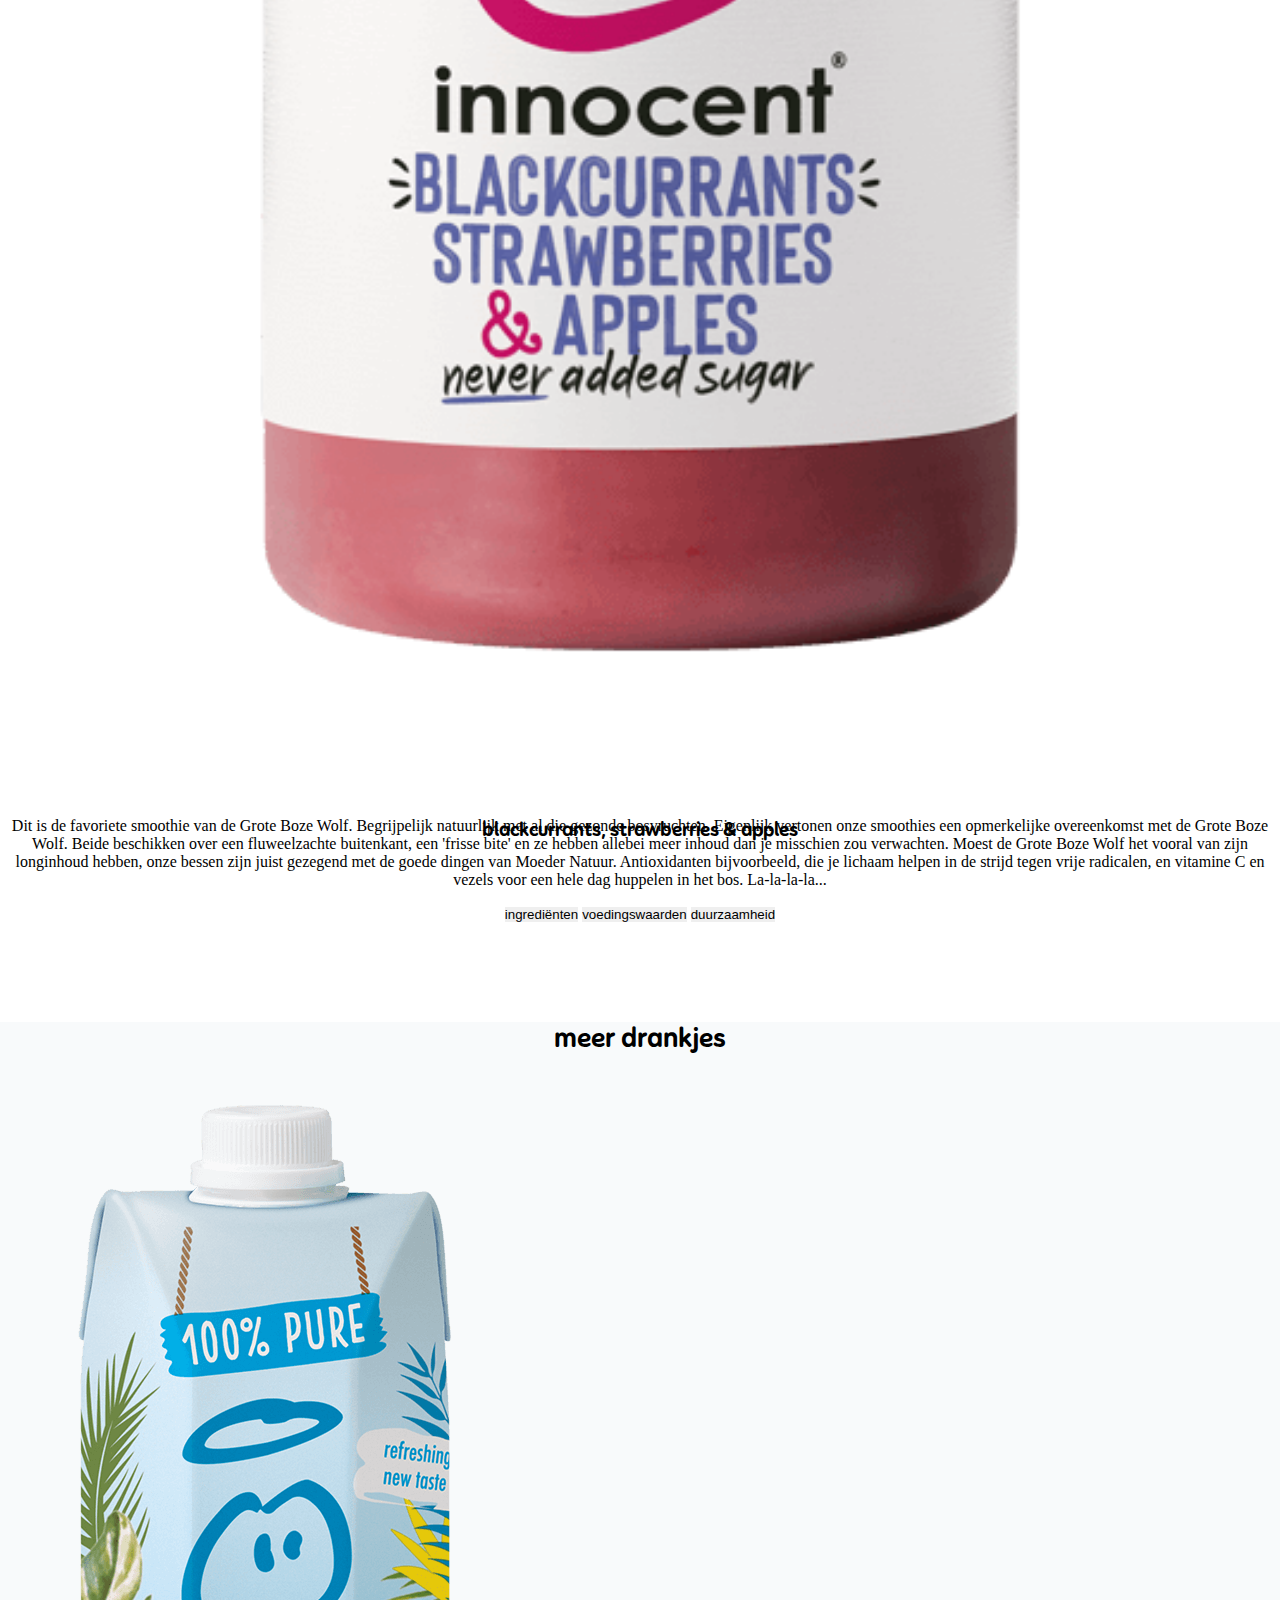
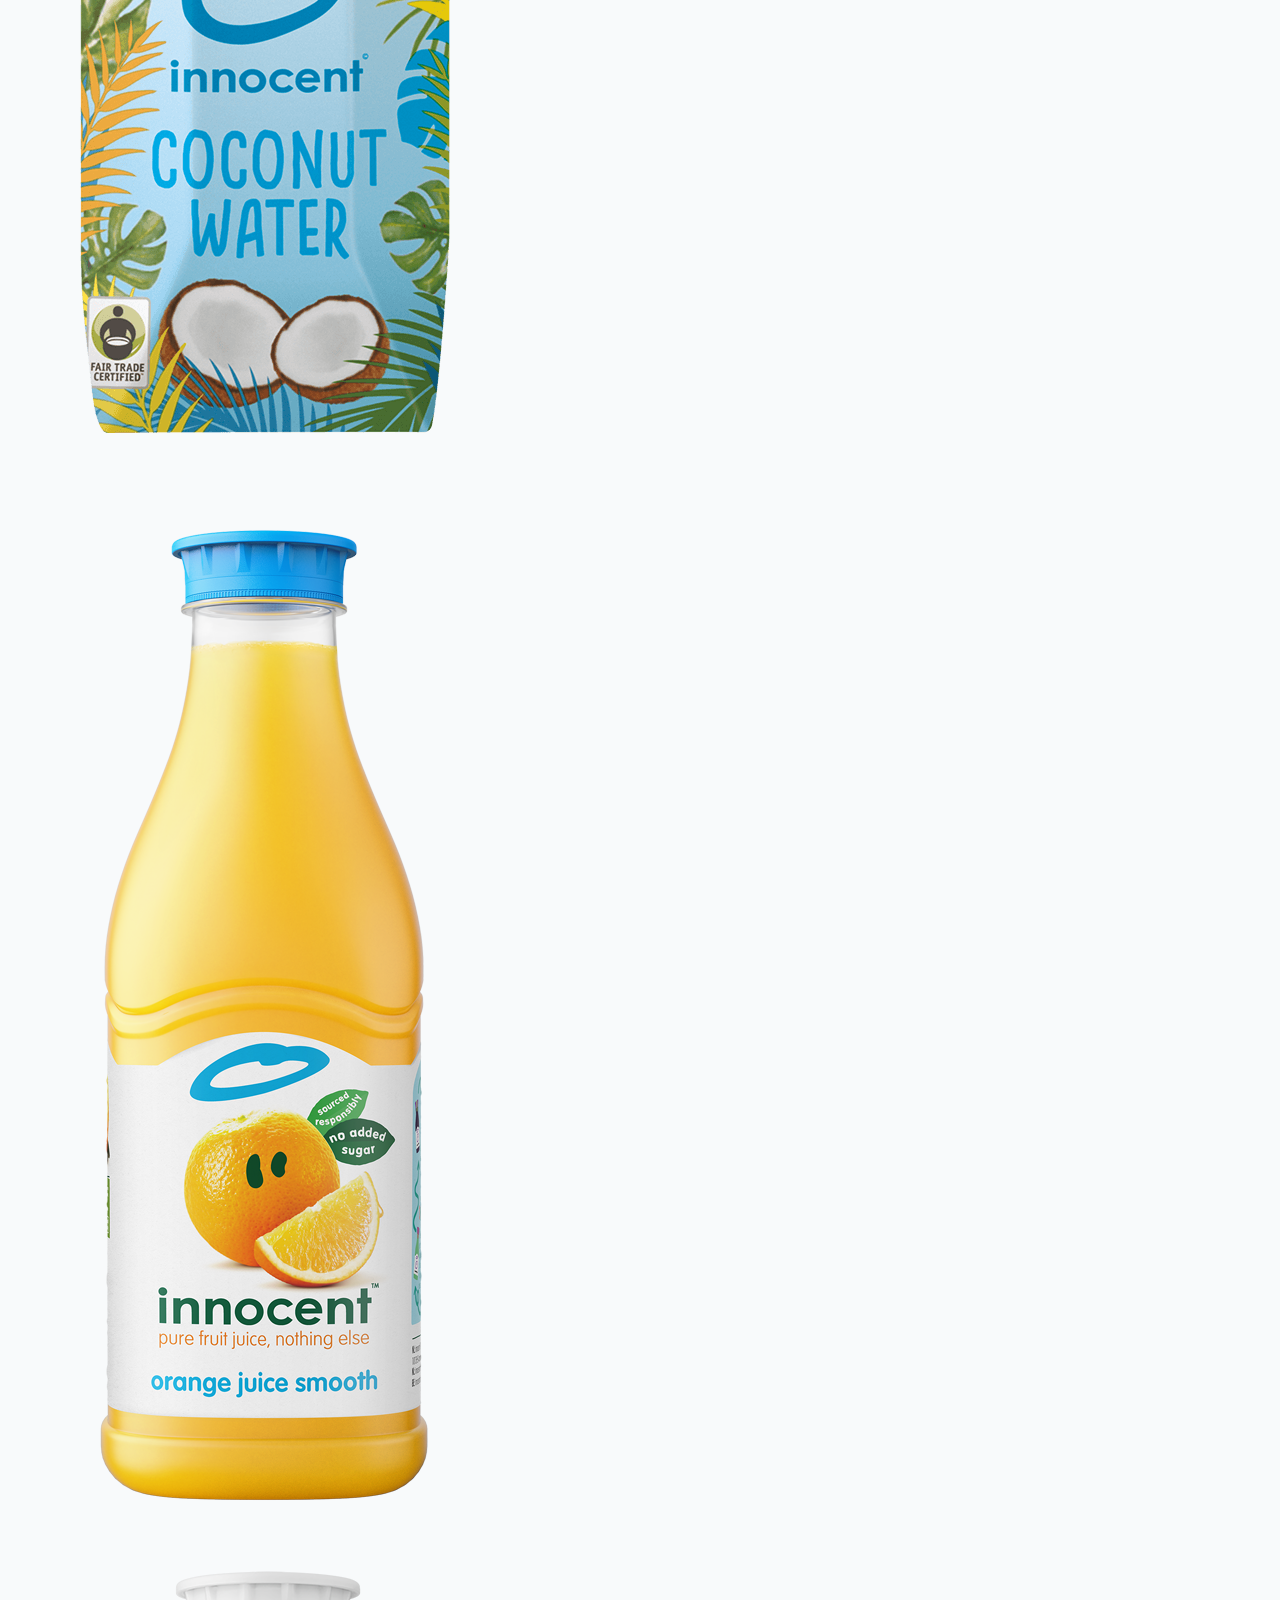
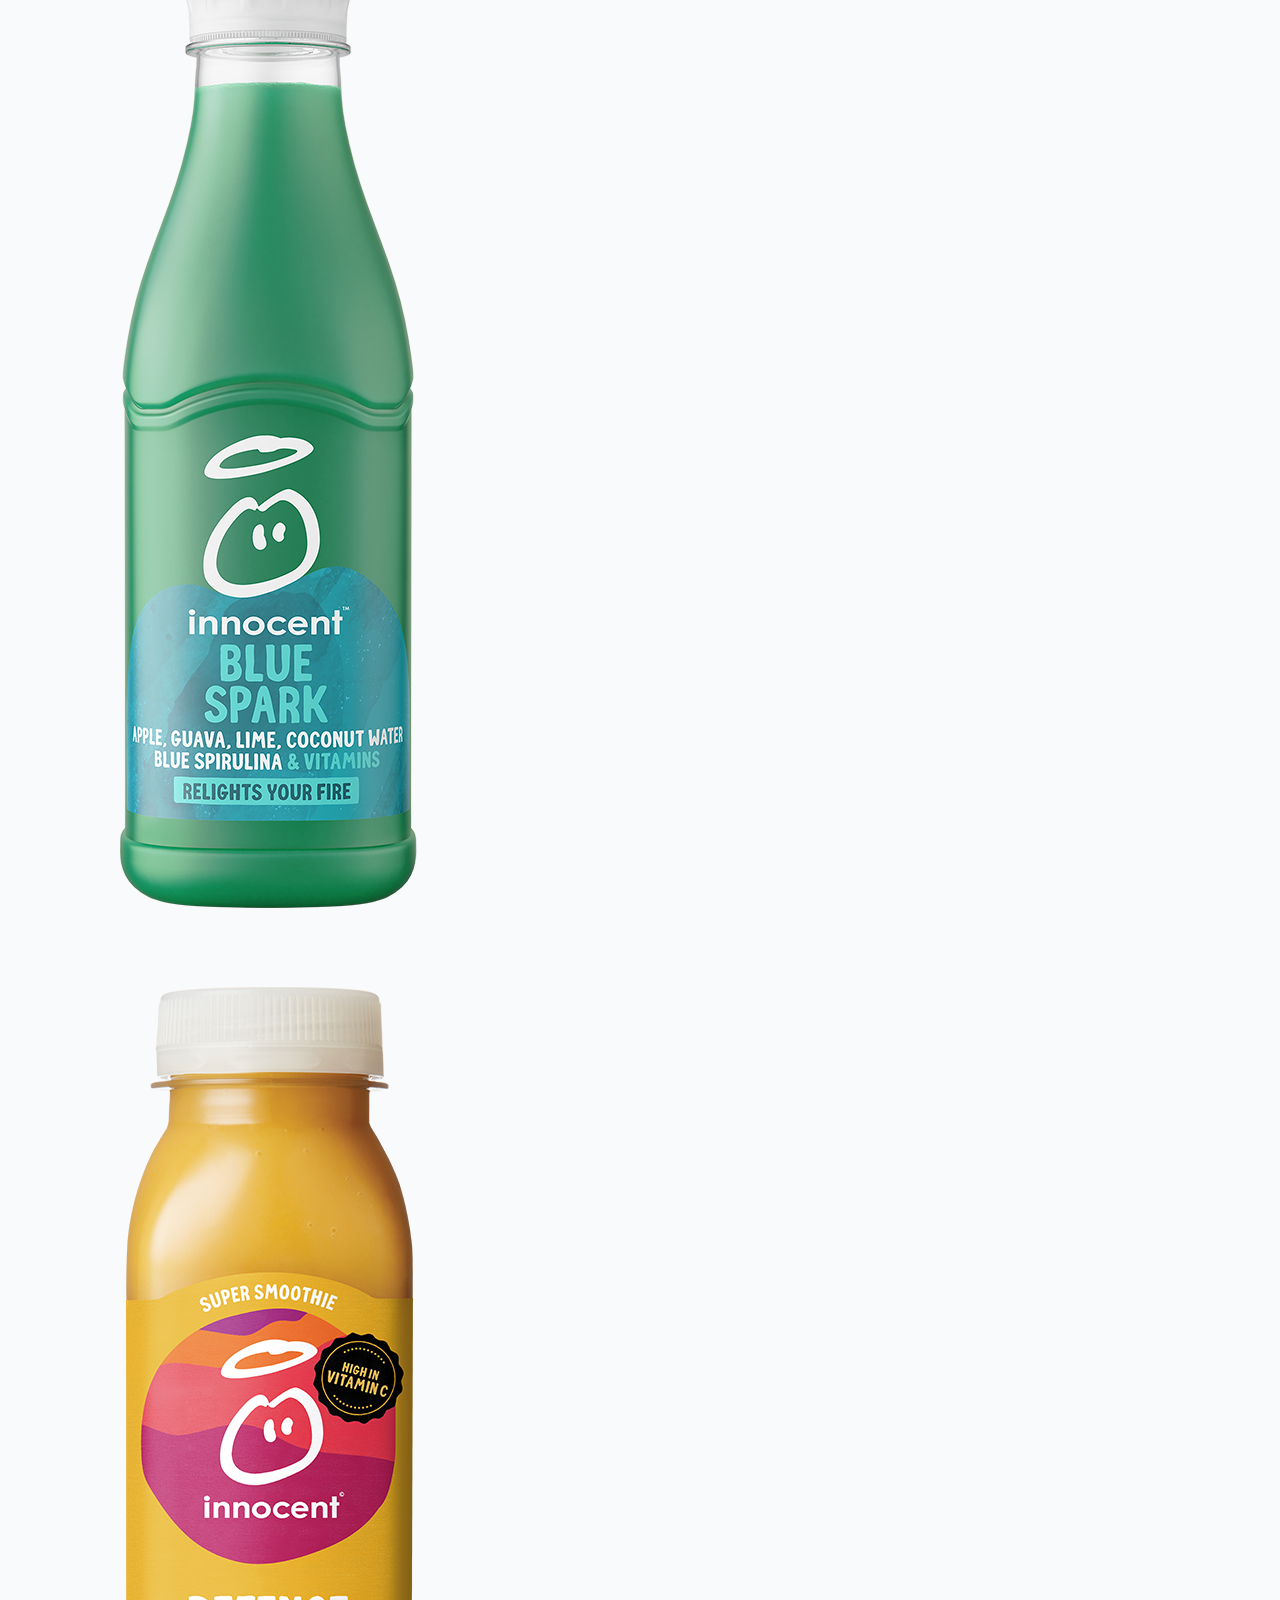
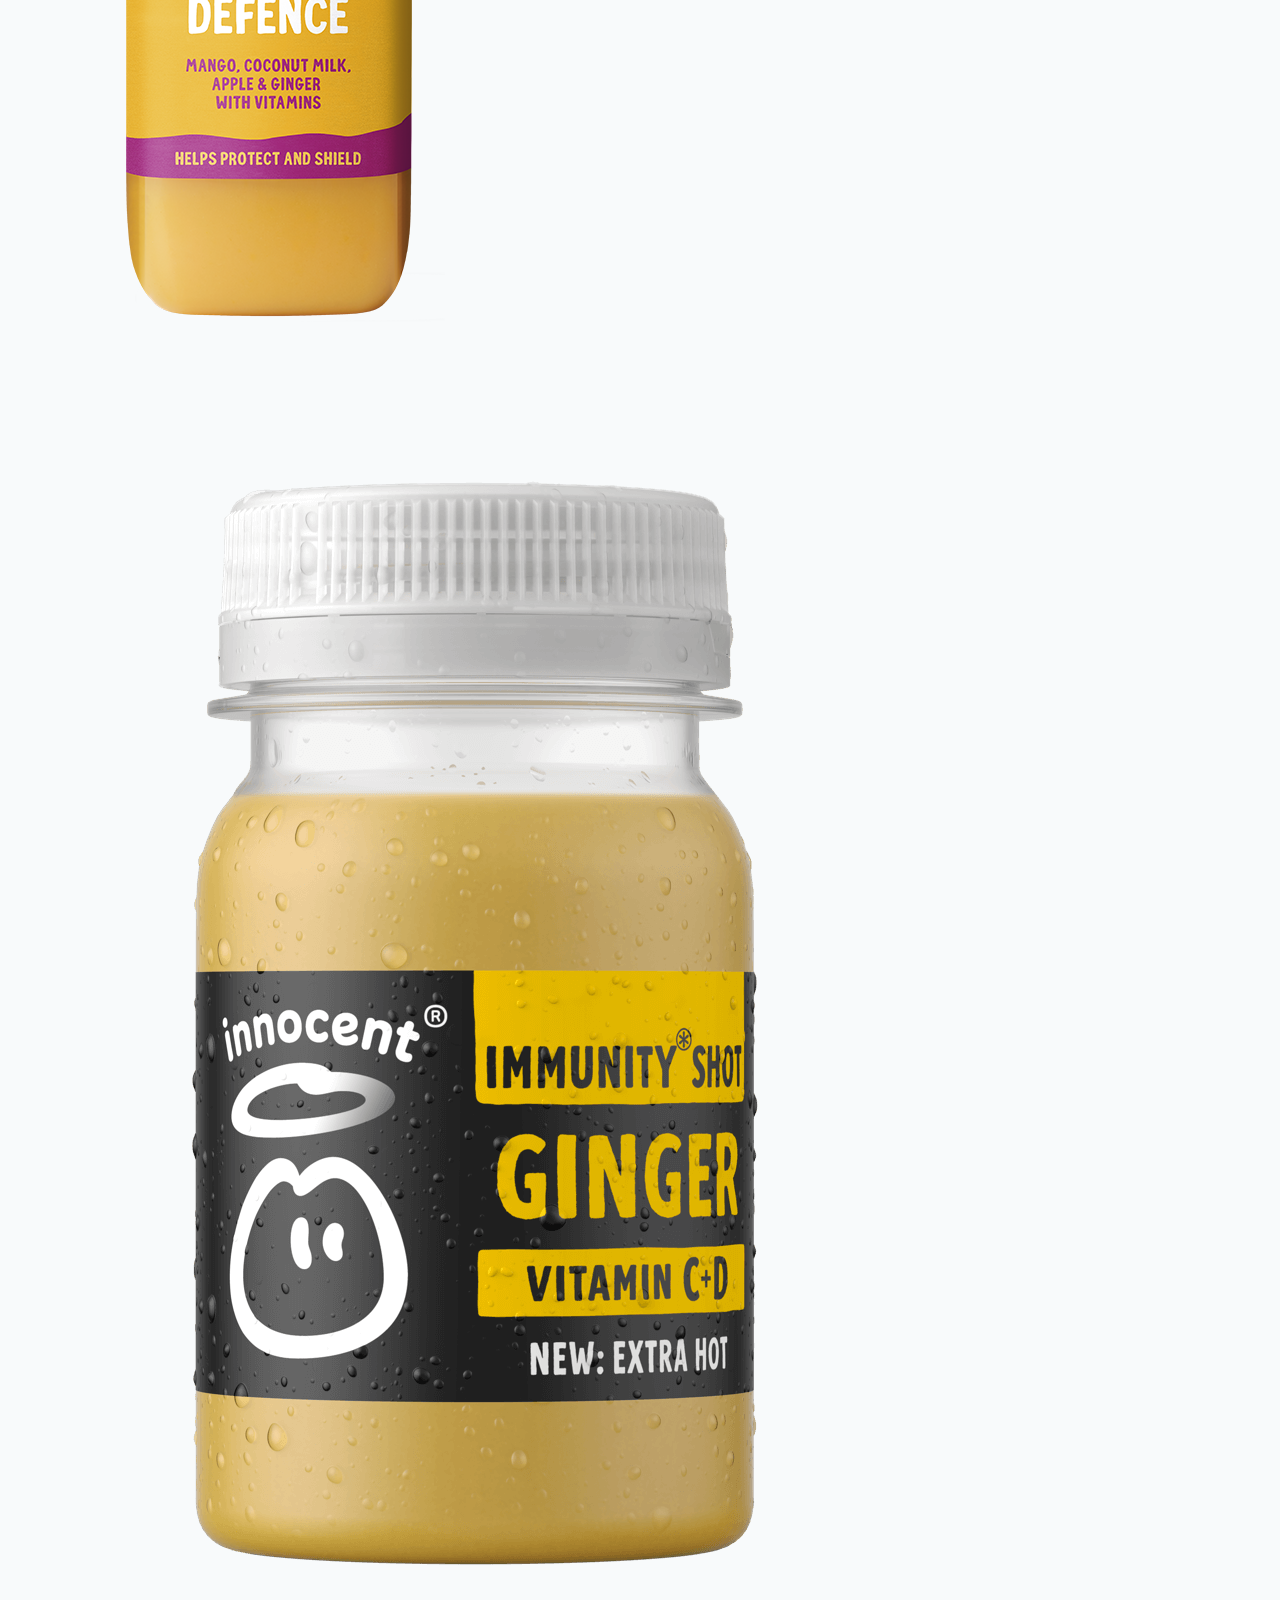
==== commit 8fc72430: "aanpassingen" ====
--- a/smoothies.html
+++ b/smoothies.html
@@ -1,66 +1,182 @@
 <!DOCTYPE html>
 <html lang="nl">
-	
-<head>
-	<meta charset="UTF-8">
-	<meta name="author" content="jouw naam">
-	<meta name="viewport" content="width=device-width, initial-scale=1">
-	
-	<title>innocent</title>
-	
-	<link href="styles/style.css" rel="stylesheet">
-	<link rel="icon" type="image/svg+xml" href="images/favicon.svg">	
-</head>
+  <head>
+    <meta charset="UTF-8" />
+    <meta name="author" content="jouw naam" />
+    <meta name="viewport" content="width=device-width, initial-scale=1" />
 
-<body>
-	<section>
-		<h1>Smoothies</h1>
-	</section>
-	<section class="background1">
-		<img src="images/nl-mango-passion-fruit-apple-small.png" alt="nmango-passion-fruit-apple">
-		<h2>mangoes passion fruits & apples</h2>
-		<p>Op de rijke vulkanische grond van de Ratnigiri kust in India is het leven goed. De zon schijnt volop, er waait een lekker briesje en er valt regelmatig een verkoelend buitje. Geen wonder dat hier de lekkerste mango’s ter wereld groeien – de Alfonso mango. Alfonso wordt dan ook de koning der mango’s genoemd. Ze zijn prachtig diepgeel van kleur, hebben een betoverend parfum en een volle smaak die je nooit meer vergeet. Perfect om samen met friszure groene passievruchten smoothies van te maken. Om de smaak van een Alfonso mango volledig tot zijn recht te laten komen, is het goed de mango nog even te laten rijpen nadat je hem geplukt hebt. In India doen ze dat op zachte bedjes van stro. Zullen we uw kussen nog even opschudden en u op uw andere zij rollen Majesteit?</p>
-		<button>ingrediënten</button>
-		<button>voedingswaarden</button>
-		<button>duurzaamheid</button>
-	</section>
-	<section class="background2">
-		<img src="images/nl-strawberry-bannana-small.png" alt="strawberry-bannana">
-		<h2>strawberries & bananas</h2>
-		<p>Of je ze nu zelf geplukt hebt in het wild, ze op een beschuitje geserveerd krijgt van je lief of dat je er met liefde zorg en aandacht heerlijke smoothies van maakt, aardbeien smaken altijd goed. We zijn nogal kieskeurig over onze smoothies en daarom gebruiken we alleen aardbeien die buiten in de zon hebben gestaan. We proeven ze altijd uitvoerig en omdat het nooit aarbeierig genoeg kan, hebben we er nog 25% extra in gedaan. Hoe meer, hoe beter als je het ons vraagt.</p>
-		<button>ingrediënten</button>
-		<button>voedingswaarden</button>
-		<button>duurzaamheid</button>
-	</section>
-	<section class="background3">
-		<img src="images/nl-apple-kiwi-lime.png" alt="apple-kiwi-lime">
-		<h2>apples, kiwis & limes</h2>
-		<p>Smaken verschillen zeggen ze wel. Sommige mensen houden van romantische comedy’s, sommige van haring met uitjes en sommige houden niet van bananen in hun smoothies. Alleszins redelijk vinden we. Daarom hebben we een smoothie gemaakt zonder banaan (en haring en uitjes), die net zo verfrissend en smakelijk is als onze andere smoothies.</p>
-		<button>ingrediënten</button>
-		<button>voedingswaarden</button>
-		<button>duurzaamheid</button>
-	</section>
-	<section class="background4">
-		<img src="images/nl-blackcurrants-strawberries-apples-small.png" alt="blackcurrants-strawberries-apples">
-		<h2>blackcurrants, strawberries & apples</h2>
-		<p>Dit is de favoriete smoothie van de Grote Boze Wolf. Begrijpelijk natuurlijk met al die gezonde bosvruchten. Eigenlijk vertonen onze smoothies een opmerkelijke overeenkomst met de Grote Boze Wolf. Beide beschikken over een fluweelzachte buitenkant, een 'frisse bite' en ze hebben allebei meer inhoud dan je misschien zou verwachten. Moest de Grote Boze Wolf het vooral van zijn longinhoud hebben, onze bessen zijn juist gezegend met de goede dingen van Moeder Natuur. Antioxidanten bijvoorbeeld, die je lichaam helpen in de strijd tegen vrije radicalen, en vitamine C en vezels voor een hele dag huppelen in het bos. La-la-la-la...</p>
-		<button>ingrediënten</button>
-		<button>voedingswaarden</button>
-		<button>duurzaamheid</button>
-	</section>
-</section>
-	<section class="meer-drankjes">
-		<ul></ul>
-		<h3>meer drankjes</h3>
-		<img src="images/coconut-water-500ml.png" alt="coconut-water">
-		<img src="images/OJS.png" alt="orange juice smooth">
-		<img src="images/Blue1.png" alt="blue-spark">
-		<img src="images/nl-defence.png" alt="defence">
-		<img src="images/gingershot.png" alt="mild ginger">
-	</section>
-	<img src="images/sprite-boing-nl.png" alt="trampoline">
+    <title>innocent</title>
 
-	<script defer src="scripts/script.js"></script>
-</body>
-	
+    <link href="styles/style.css" rel="stylesheet" />
+    <link rel="icon" type="image/svg+xml" href="images/favicon.svg" />
+  </head>
+
+  <body>
+	<button>
+		<img src="images/cookies.svg" alt="cookies-icon" />
+	</button>
+    <header>
+		<button class="menu">
+			<img src="images/download (3).svg" alt="menu-button" />
+			<img src="images/innocent-logo.png" alt="" />
+		  </button>
+		  <article>
+			<img src="images/streepjes1.svg" alt="titel-opmaak" />
+			<h1>smoothies</h1>
+			<img src="images/streepjes.svg" alt="titel-opmaak" />
+		  </article>
+    </header>
+    <main>
+      <section>
+        <article>
+          <img
+            src="images/nl-mango-passion-fruit-apple-small.png"
+            alt="nmango-passion-fruit-apple"
+          />
+          <h2>mangoes passion fruits & apples</h2>
+          <p>
+            Op de rijke vulkanische grond van de Ratnigiri kust in India is het
+            leven goed. De zon schijnt volop, er waait een lekker briesje en er
+            valt regelmatig een verkoelend buitje. Geen wonder dat hier de
+            lekkerste mango’s ter wereld groeien – de Alfonso mango. Alfonso
+            wordt dan ook de koning der mango’s genoemd. Ze zijn prachtig
+            diepgeel van kleur, hebben een betoverend parfum en een volle smaak
+            die je nooit meer vergeet. Perfect om samen met friszure groene
+            passievruchten smoothies van te maken. Om de smaak van een Alfonso
+            mango volledig tot zijn recht te laten komen, is het goed de mango
+            nog even te laten rijpen nadat je hem geplukt hebt. In India doen ze
+            dat op zachte bedjes van stro. Zullen we uw kussen nog even
+            opschudden en u op uw andere zij rollen Majesteit?
+          </p>
+          <button>ingrediënten</button>
+          <button>voedingswaarden</button>
+          <button>duurzaamheid</button>
+        </article>
+        <article>
+          <img
+            src="images/nl-strawberry-bannana-small.png"
+            alt="strawberry-bannana"
+          />
+          <h2>strawberries & bananas</h2>
+          <p>
+            Of je ze nu zelf geplukt hebt in het wild, ze op een beschuitje
+            geserveerd krijgt van je lief of dat je er met liefde zorg en
+            aandacht heerlijke smoothies van maakt, aardbeien smaken altijd
+            goed. We zijn nogal kieskeurig over onze smoothies en daarom
+            gebruiken we alleen aardbeien die buiten in de zon hebben gestaan.
+            We proeven ze altijd uitvoerig en omdat het nooit aarbeierig genoeg
+            kan, hebben we er nog 25% extra in gedaan. Hoe meer, hoe beter als
+            je het ons vraagt.
+          </p>
+          <button>ingrediënten</button>
+          <button>voedingswaarden</button>
+          <button>duurzaamheid</button>
+        </article>
+
+        <article>
+          <img src="images/nl-apple-kiwi-lime.png" alt="apple-kiwi-lime" />
+          <h2>apples, kiwis & limes</h2>
+          <p>
+            Smaken verschillen zeggen ze wel. Sommige mensen houden van
+            romantische comedy’s, sommige van haring met uitjes en sommige
+            houden niet van bananen in hun smoothies. Alleszins redelijk vinden
+            we. Daarom hebben we een smoothie gemaakt zonder banaan (en haring
+            en uitjes), die net zo verfrissend en smakelijk is als onze andere
+            smoothies.
+          </p>
+          <button>ingrediënten</button>
+          <button>voedingswaarden</button>
+          <button>duurzaamheid</button>
+        </article>
+
+        <article>
+          <img
+            src="images/nl-blackcurrants-strawberries-apples-small.png"
+            alt="blackcurrants-strawberries-apples"
+          />
+          <h2>blackcurrants, strawberries & apples</h2>
+          <p>
+            Dit is de favoriete smoothie van de Grote Boze Wolf. Begrijpelijk
+            natuurlijk met al die gezonde bosvruchten. Eigenlijk vertonen onze
+            smoothies een opmerkelijke overeenkomst met de Grote Boze Wolf.
+            Beide beschikken over een fluweelzachte buitenkant, een 'frisse
+            bite' en ze hebben allebei meer inhoud dan je misschien zou
+            verwachten. Moest de Grote Boze Wolf het vooral van zijn longinhoud
+            hebben, onze bessen zijn juist gezegend met de goede dingen van
+            Moeder Natuur. Antioxidanten bijvoorbeeld, die je lichaam helpen in
+            de strijd tegen vrije radicalen, en vitamine C en vezels voor een
+            hele dag huppelen in het bos. La-la-la-la...
+          </p>
+          <button>ingrediënten</button>
+          <button>voedingswaarden</button>
+          <button>duurzaamheid</button>
+        </article>
+      </section>
+      <section class="meer-drankjes">
+        <h3>meer drankjes</h3>
+        <ul>
+          <li>
+            <img src="images/coconut-water-500ml.png" alt="coconut-water" />
+          </li>
+          <li><img src="images/OJS.png" alt="orange juice smooth" /></li>
+          <li><img src="images/Blue1.png" alt="blue-spark" /></li>
+          <li><img src="images/nl-defence.png" alt="defence" /></li>
+          <li><img src="images/gingershot.png" alt="mild ginger" /></li>
+        </ul>
+      </section>
+      <article>
+        <img
+          src="images/Screen Recording 2024-12-03 at 13.33.21.gif"
+          alt="raket-animatie"
+        />
+      </article>
+    </main>
+    <footer>
+      <section>
+        <article>
+          <ul>
+            <li><img src="images/download (4).svg" alt="" /></li>
+            <li><a href="#">over ons</a></li>
+            <li><a href="#">wat we maken</a></li>
+            <li><a href="#">wat we doen voor de planeet</a></li>
+            <li><a href="#">wat we doen voor de mensen</a></li>
+          </ul>
+        </article>
+        <article>
+          <ul>
+            <li><a href="#">op zoek naar een baan</a></li>
+            <li><a href="#">contact</a></li>
+            <li><a href="#">veelgestelde vragen</a></li>
+          </ul>
+        </article>
+      </section>
+      <section>
+        <article>
+          <ul>
+            <li><a href="#">privacybeleid</a></li>
+            <li><a href="#">algemene voorwaarden</a></li>
+            <li><a href="#">mensenrechtenbeleid</a></li>
+            <li><a href="#">moderne slavernij statement</a></li>
+          </ul>
+        </article>
+        <article>
+          <ul>
+            <li>
+              <a href="#"
+                ><img src="images/download (1).svg" alt="facebook-icon"
+              /></a>
+            </li>
+            <li>
+              <a href="#"
+                ><img src="images/download (2).svg" alt="instagram-icon"
+              /></a>
+            </li>
+          </ul>
+        </article>
+      </section>
+      <article>
+        <p>stop looking at my bottom</p>
+      </article>
+    </footer>
+  </body>
 </html>
--- a/styles/style.css
+++ b/styles/style.css
@@ -1,20 +1,35 @@
 /**************/
 /* CSS REMEDY */
 /**************/
-*, *::after, *::before {
-  box-sizing:border-box;  
-}
-
+*,
+*::after,
+*::before {
+  box-sizing: border-box;
+}
+
+button {
+  margin: 0;
+  padding: 0;
+  border: none;
+}
+
+ul {
+  list-style-type: none;
+  padding: 0;
+}
+
+a {
+  text-decoration: none;
+}
 
 /*********************/
 /* CUSTOM PROPERTIES */
 /*********************/
 :root {
-	/* startje */
-	--color-text:#111;
-	--color-background:#eee;
-}
-
+  /* startje */
+  --color-text: #111;
+  --color-background: #eee;
+}
 
 /****************/
 /* JOUW STYLING */
@@ -23,49 +38,26 @@
 /* jouw code */
 
 @font-face {
-	font-family: "innocent-Bold";
-	src: url("/fonts/innocent-Bold.woff2") format("opentype");
-	font-weight: normal;
-	font-style: normal;
+  font-family: "innocent-Bold";
+  src: url("/fonts/innocent-Bold.woff2") format("opentype");
+  font-weight: normal;
+  font-style: normal;
 }
 
 @font-face {
-	font-family: "innocent-Light";
-	src: url("/fonts/innocent-Light.woff2") format("opentype");
-	font-weight: normal;
-	font-style: normal;
-}
-
-header {
-	background-color: pink;
-}
-
-
-
-
-
-
-
-img {
-	display: flex;
-	justify-content: center;
-	max-width: 60vw;
+  font-family: "innocent-Light";
+  src: url("/fonts/innocent-Light.woff2") format("opentype");
+  font-weight: normal;
+  font-style: normal;
 }
 
 h1 {
-	display: flex;
-	justify-content: center;
-	font-family: "innocent-Bold", sans-serif;
-	font-weight: bolder;
-	font-size: 2em;
-}
-
-h3 {
-	display: flex;
-	justify-content: center;
-	font-family: "innocent-Bold", sans-serif;
-	font-weight: bolder;
-	font-size: 2em;
+  display: flex;
+  justify-content: center;
+  font-family: "innocent-Bold", sans-serif;
+  font-weight: bolder;
+  font-size: 2em;
+  margin-bottom: 2em;
 }
 
 h2 {
@@ -73,200 +65,481 @@
 	flex-direction: column;
 	justify-content: center;
 	font-family: "innocent-Bold", sans-serif;
-	color: white;
 	font-weight: bolder;
-	font-size: 3em;
-}
-
-p {
+	font-size: 20px;
+}
+
+
+body {
+  margin: 0%;
+}
+
+body > button:nth-of-type(1) img {
+	width: 28.8px;
+  }
+  
+
+/******************/
+/*     HEADER     */
+/******************/
+
+header {
+  background-color: #8f2d38;
+}
+
+header h1 {
+  color: #ffffff;
+  display: flex;
+  justify-content: center;
+  font-family: "innocent-Bold", sans-serif;
+  font-weight: bolder;
+  font-size: 1.8em;
+}
+
+header p {
 	font-family: "innocent-Light", sans-serif;
 	color: white;
 	font-weight: bolder;
-}
-
-
-.meer-drankjes {
-	display: flex;	
-}
-.meer-drankjes img {
-	max-width: 50vw;
-}
-
-.background1 {
-	background-color: #f5d981;
-}
-
-.background2 {
-	background-color: #ebb8cc;
-}
-
-.background3 {
-	background-color: #295640;
-}
-
-.background4 {
-	background-color: #a03271;
-}
-
-header {
-	background-color: pink;
-}
-
-body {
-	margin: 0%;
-}
-
-
-header p {
+	font-size: 1.125rem;
+	font-style: normal;
+	font-weight: 400;
+	line-height: 1.75rem;
 	display: flex;
 	align-items: center;
-	margin-left: 2em;
-	margin-right: 2em;
+	margin-left: 45px;
+	margin-right: 45px;
 	text-align: center;
-}
- 
-section:nth-of-type(1) {
-	background-color: #902d39;
-}
-
-section:nth-of-type(1) h1 {
-	color: #FFFFFF;
+  }
+
+/* HEADER KNOPPEN */
+.menu {
+  display: flex;
+  width: 100%;
+  justify-content: center;
+  align-items: center;
+  position: fixed;
+  top: 0;
+  z-index: 10000000;
+  background: transparent;
+  margin: 0;
+  padding: 0;
+}
+
+.menu img:nth-of-type(1) {
+  width: 61px;
+  position: relative;
+}
+
+.menu img:nth-of-type(2) {
+  width: 30px;
+  position: absolute;
+}
+
+header button:nth-of-type(2) {
+  display: flex;
+  align-items: center;
+  justify-content: center;
+  justify-self: center;
+  background-color: #ffffff;
+  font-family: "innocent-Bold", sans-serif;
+  font-size: 19px;
+  gap: 1em;
+  border-radius: 2em;
+  width: 162px;
+  height: 40px;
+  margin-top: 70px;
+  margin-bottom: 25px;
+}
+
+header button:nth-of-type(2) img {
+  height: max-content;
+  margin: 0;
+  border-radius: 0;
+  width: 2em;
+}
+
+body > button:nth-of-type(1) {
+  display: flex;
+  justify-content: center;
+  align-content: center;
+  align-items: center;
+  width: 45px;
+  height: 45px;
+  background-color: #c92e2a;
+  border-radius: 0.8em;
+  position: fixed;
+  bottom: 10px;
+  left: 4px;
+  box-shadow: 2px 5px 8px #000000;
+  z-index: 1000;
+}
+
+
+/*HEADER AFBEELDINGEN/H1 */
+header > img:nth-of-type(1) {
+  width: 90px;
+  margin-left: 2.8em;
+  margin-top: 96px;
+}
+
+header > img:nth-of-type(2) {
+  width: 360px;
+  margin-left: 15px;
+}
+
+header article {
+  display: flex;
+  align-items: center;
+  justify-content: center;
+	padding: 2.2em 0 3em 0;
+}
+
+header h1 {
+  color: #ffffff;
+  display: flex;
+  justify-content: center;
+  font-family: "innocent-Bold", sans-serif;
+  font-weight: bolder;
+  font-size: 28px;
+  margin: 0;
+}
+
+header article img {
+  max-width: 21px;
+  margin-right: 10px;
+  margin-left: 10px;
+}
+
+/*******************/
+/*      MAIN       */
+/*******************/
+
+
+main section:nth-of-type(1) {
+	background-color: #ffffff;
+	padding: 5em 0;
+}
+
+main section:nth-of-type(1) article {
+  margin-top: 2em;
+  position: relative;
+  text-align: center;
+  margin: 1.2em 0.6em;
+}
+
+main article:nth-of-type(1) img {
+  display: flex;
+  align-items: center;
+  border-radius: 0.8em;
+  width: 100%;
+  height: 100%;
+}
+
+main article:nth-of-type(1) h2 {
+  color: #e03e52;
+  font-size: 20px;
+  position: absolute;
+  left: 10%;
+  right: 10%;
+}
+
+main article:nth-of-type(2) img {
+  display: flex;
+  align-items: center;
+  border-radius: 0.8em;
+  width: 100%;
+  height: 100%;
+}
+
+main article:nth-of-type(2) h2 {
+  color: #ffffff;
+  font-size: 20px;
+  position: absolute;
+  left: 10%;
+  right: 10%;
+}
+
+main article:nth-of-type(3) img {
+  display: flex;
+  align-items: center;
+  border-radius: 0.8em;
+  width: 100%;
+  height: 100%;
+}
+
+main article:nth-of-type(3) h2 {
+  color: #000000;
+  font-size: 20px;
+  position: absolute;
+  left: 10%;
+  right: 10%;
+}
+
+main article:nth-of-type(4) img {
+  display: flex;
+  align-items: center;
+  border-radius: 0.8em;
+  width: 100%;
+  height: 100%;
+}
+
+main article:nth-of-type(4) h2 {
+  color: #000000;
+  font-size: 20px;
+  position: absolute;
+  left: 10%;
+  right: 10%;
+}
+
+main article:nth-of-type(5) img {
+  display: flex;
+  align-items: center;
+  border-radius: 0.8em;
+  width: 100%;
+  height: 100%;
+}
+
+main article:nth-of-type(5) h2 {
+  color: #ffffff;
+  font-size: 20px;
+  position: absolute;
+  left: 15%;
+  right: 15%;
+}
+
+/********************/
+/*  MAIN section 2  */
+/********************/
+
+
+main section:nth-of-type(2) {
+  background-color: #f8fafb;
+}
+
+main section:nth-of-type(2) h3 {
+  color: #000000;
+  display: flex;
+  justify-content: center;
+  font-family: "innocent-Bold", sans-serif;
+  font-weight: bolder;
+  font-size: 28px;
+  margin: 0;
+}
+
+main section:nth-of-type(2) article:nth-of-type(1) {
+  display: flex;
+  align-items: center;
+  justify-content: center;
+  padding: 5em;
+}
+
+main section:nth-of-type(2) article:nth-of-type(1) img {
+  max-width: 21px;
+  margin-right: 10px;
+  margin-left: 10px;
+}
+
+main section:nth-of-type(2) p {
+  font-family: "innocent-Bold", sans-serif;
+  color: #e03e52;
+  font-size: 24px;
+  text-align: center;
+  margin: 0 3em;
+  line-height: 1.1em;
+}
+
+main section:nth-of-type(2) article:nth-of-type(2) img {
+  max-width: 80px;
+}
+
+main section:nth-of-type(2) article:nth-of-type(2) ul {
+  display: flex;
+  justify-self: center;
+  padding: 5em 0;
+  margin: 0;
+}
+
+/*****************************/
+/* DE CAROCAROUSEL CONTAINER */
+/*****************************/
+
+
+.carousel {
+  --carouselElementWidth: 280px;
+}
+
+/* dark mode */
+@media (prefers-color-scheme: dark) {
+  .carousel {
+    --carouselShadeColor: #37332f66;
+  }
+}
+
+html {
+  scroll-behavior: smooth;
+}
+
+.carousel {
+  position: relative;
+  padding-bottom: 5em;
+}
+
+.carousel > ul {
+  list-style: none;
+  display: flex;
+  overflow: hidden;
+  scroll-snap-type: inline mandatory;
+  scroll-behavior: smooth;
+}
+
+.carousel:not(.customInteraction) > ul {
+  overflow-x: scroll;
+  overflow-y: hidden;
+  -webkit-overflow-scrolling: touch;
+  -ms-overflow-style: none;
+  scrollbar-width: none;
+  overscroll-behavior: contain auto;
+}
+
+.carousel > ul::-webkit-scrollbar {
+  display: none;
+}
+
+.carousel > ul > li {
+  flex-basis: var(--carouselElementWidth);
+  flex-shrink: 0;
+  flex-grow: 1;
+  scroll-snap-align: center;
+  padding: 0 1em;
+  z-index: 100;
+}
+
+/*****************/
+/*    FOOTER     */
+/*****************/
+
+footer section:nth-of-type(1) {
+  background-color: hsl(355, 58%, 50%);
+  margin: 0;
+  padding: 0;
+}
+
+footer section:nth-of-type(2) {
+  background-color: #b30838;
+  margin: 0;
+  padding: 0;
+}
+
+footer section:nth-of-type(1) article:nth-of-type(1) ul img {
+	padding-bottom: 1em;
+}
+
+footer section:nth-of-type(1) article:nth-of-type(1) ul {
+  display: flex;
+  flex-direction: column;
+  align-items: start;
+  padding: 4em 1.5em;
+  margin: 0;
+}
+
+footer section:nth-of-type(1) article:nth-of-type(2) ul {
+  display: flex;
+  flex-direction: column;
+  list-style: none;
+  align-items: start;
+  padding-bottom: 2em;
+  padding-left: 1.5em;
+  margin: 0;
+}
+
+footer section:nth-of-type(2) article:nth-of-type(1) ul {
+  display: flex;
+  flex-direction: column;
+  align-items: center;
+  padding: 2em 0;
+  margin: 0;
+}
+
+footer section:nth-of-type(2) article:nth-of-type(2) ul {
+  display: flex;
+  justify-content: center;
+  gap: 2em;
+  padding-bottom: 0.8em;
+  margin: 0;
+}
+
+footer section:nth-of-type(1) a {
+  color: white;
+  font-family: "innocent-Bold", sans-serif;
+  font-size: 18px;
+}
+
+footer section:nth-of-type(2) a {
+  color: white;
+  font-family: "innocent-Light", sans-serif;
+  font-size: 14px;
+  line-height: 1.8em;
+}
+
+footer p {
 	display: flex;
 	justify-content: center;
+  font-family: "innocent-Bold", sans-serif;
+  color: #e03e52;
+  font-size: 14px;
+  padding: 10px;
+}
+
+
+
+
+/*
+header {
+	display:flex;
+	justify-content:space-between;
+	align-items:center;
+	
+	position:sticky;
+	top:0;
+  }
+
+
+nav {
+	position:fixed;
+	left:0;
+	right:0;
+	top:0;
+	bottom:0;
+}
+
+
+nav.toonMenu {
+	translate:0% 0%;
+
+	translate:-100% 0%;
+
+	transition:translate .3s;
+  }
+  /*
+
+.navbar {
+	background-color: #e03e52 ;
+	min-height: 8em;
+	display: flex;
+	justify-content: center ;
+	align-items: center;
+	padding: 1em ;
+}
+
+.nav-menu {
+	display: flex;
+	flex-direction: column;
+	align-items: center;
+	gap: 1em;
+}
+
+.nav-link {
 	font-family: "innocent-Bold", sans-serif;
-	font-weight: bolder;
-	font-size: 1.8em;
-}
-
-section:nth-of-type(1) img {
-	display: flex;
-	align-items: start;
-	margin-left: 2em;
-	width: 5em;
-}
-
-button:nth-of-type(1) {
-	display: flex;
-	justify-self: center;
-	border-radius: 2em;
-	border: none;
-	font-family: "innocent-Bold", sans-serif;
-}
-
-button:nth-of-type(2) {
-	display: flex;
-	justify-self: center;
-	border-radius: 2em;
-}
-
-section:nth-of-type(2) {
-	background-color: #fbfdfe;
-    margin: 0.5em;
-    border-radius: 1em
-}
-
-section:nth-of-type(2) h2 {
-	color: #e03e52;
-	font-size: 1.5em;
-	display: flex;
-	align-items: center;
-}
-
-section:nth-of-type(2) button {
-	border: none;
-	cursor: pointer;
-	appearance: none;
-	background-color: inherit;
-}
-
-section:nth-of-type(3) {
-	background-color: #419471;
-	margin: 0.5em;
-	border-radius: 1em;
-
-}
-
-section:nth-of-type(3) h2 {
-	color: #FFFFFF;
-	font-size: 1.5em;
-	display: flex;
-	align-items: center;
-}
-
-section:nth-of-type(3) button {
-	border: none;
-	cursor: pointer;
-	appearance: none;
-	background-color: inherit;
-}
-
-section:nth-of-type(4) {
-	background-color: #419471;
-	margin: 0.5em;
-	border-radius: 1em;
-}
-
-section:nth-of-type(4) h2 {
-	color: #000000;
-	font-size: 1.5em;
-	display: flex;
-	align-items: center;
-}
-
-section:nth-of-type(4) button {
-	border: none;
-	cursor: pointer;
-	appearance: none;
-	background-color: inherit;
-}
-
-section:nth-of-type(5) {
-	background-color: #419471;
-	margin: 0.5em;
-	border-radius: 1em;
-}
-
-section:nth-of-type(5) h2 {
-	color: #000000;
-	font-size: 1.5em;
-	display: flex;
-	align-items: center;
-}
-
-section:nth-of-type(5) button {
-	border: none;
-	cursor: pointer;
-	appearance: none;
-	background-color: inherit;
-}
-
-section:nth-of-type(6) {
-	background-color: #ddd;
-    padding: 10px;
-    margin: 0 auto;
-    max-width: 500px;
-	max-height: 500px;
-}
-
-section:nth-of-type(6) h2 {
-	color: #ffffff;
-	font-size: 1.5em;
-	display: flex;
-	align-items: center;
-}
-
-section:nth-of-type(6) button {
-	border: none;
-	cursor: pointer;
-	appearance: none;
-	background-color: inherit;
-	display: block;
-	width: 100%;
-	margin: 0.5em;
-}
-
-li { 
-	list-style-image: url(images/download.png); 
-}
-
-  +	color: white;
+	font-size: 24px;
+}
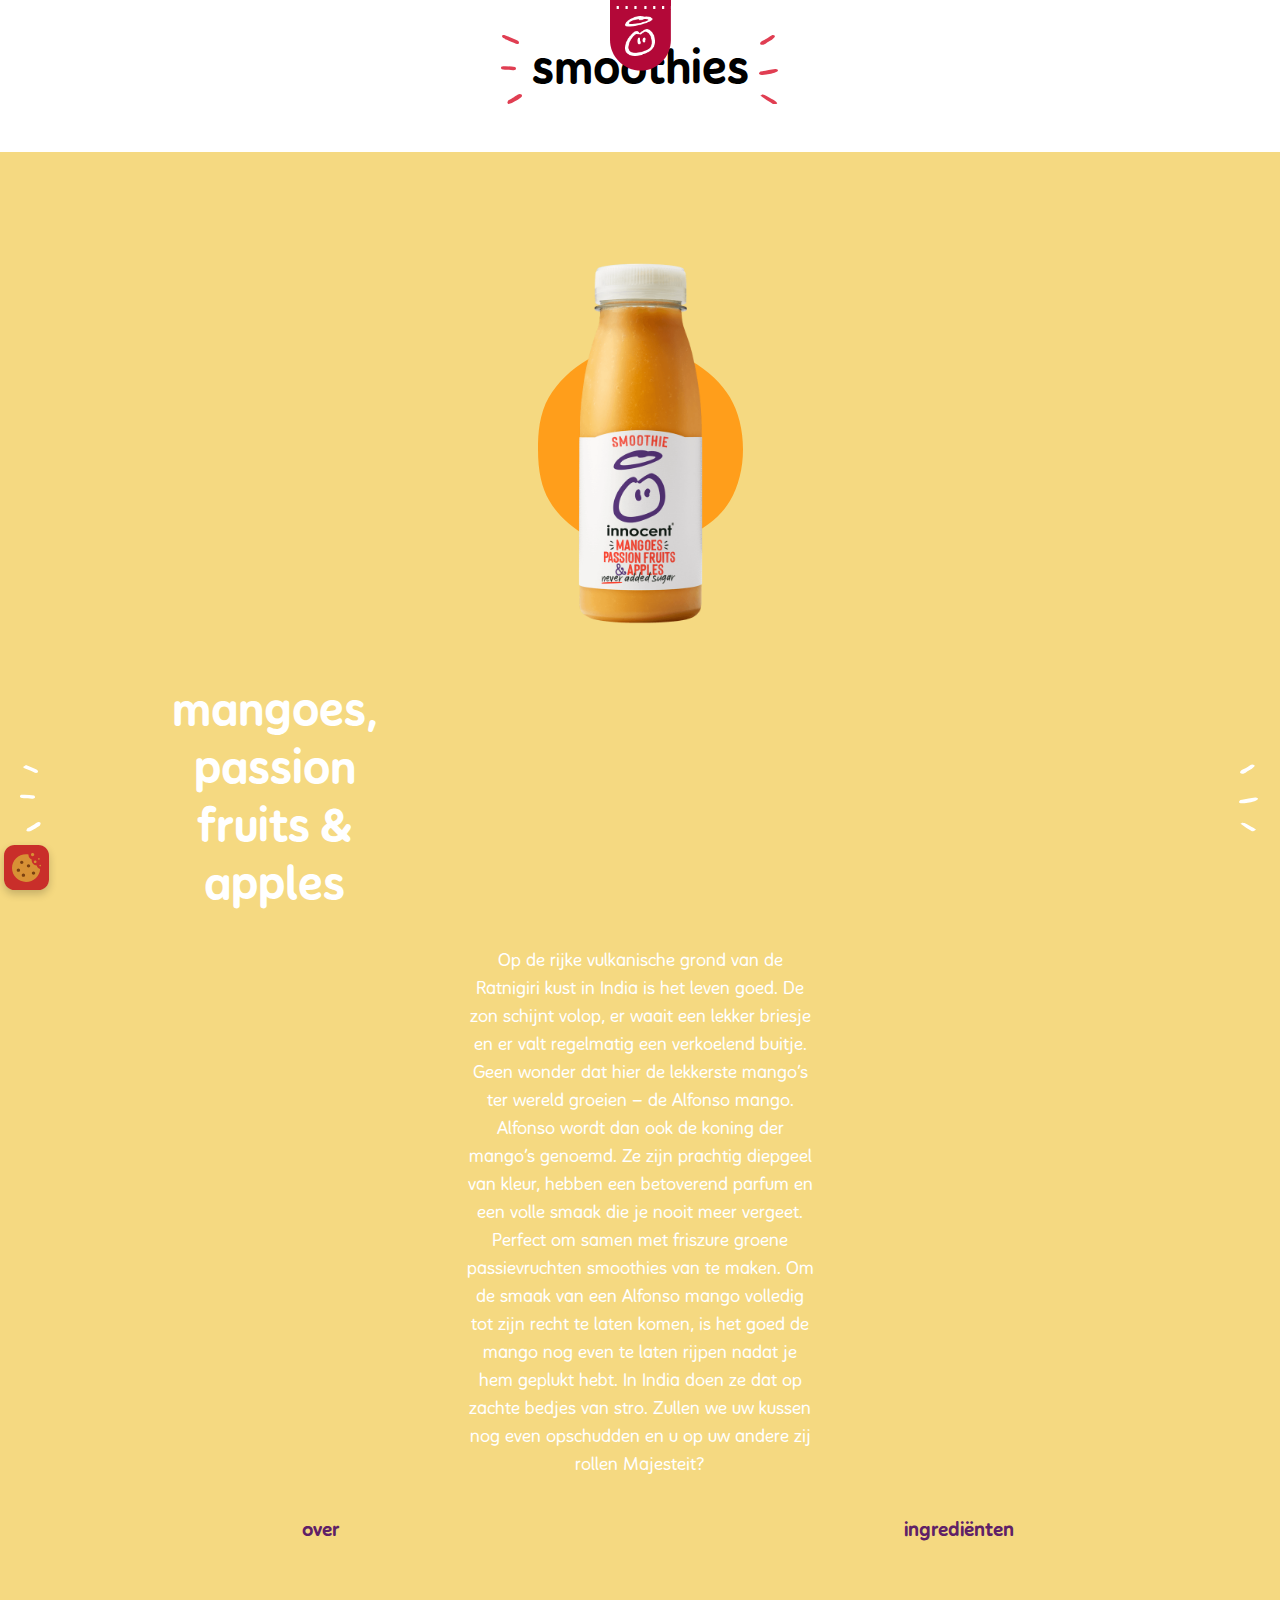
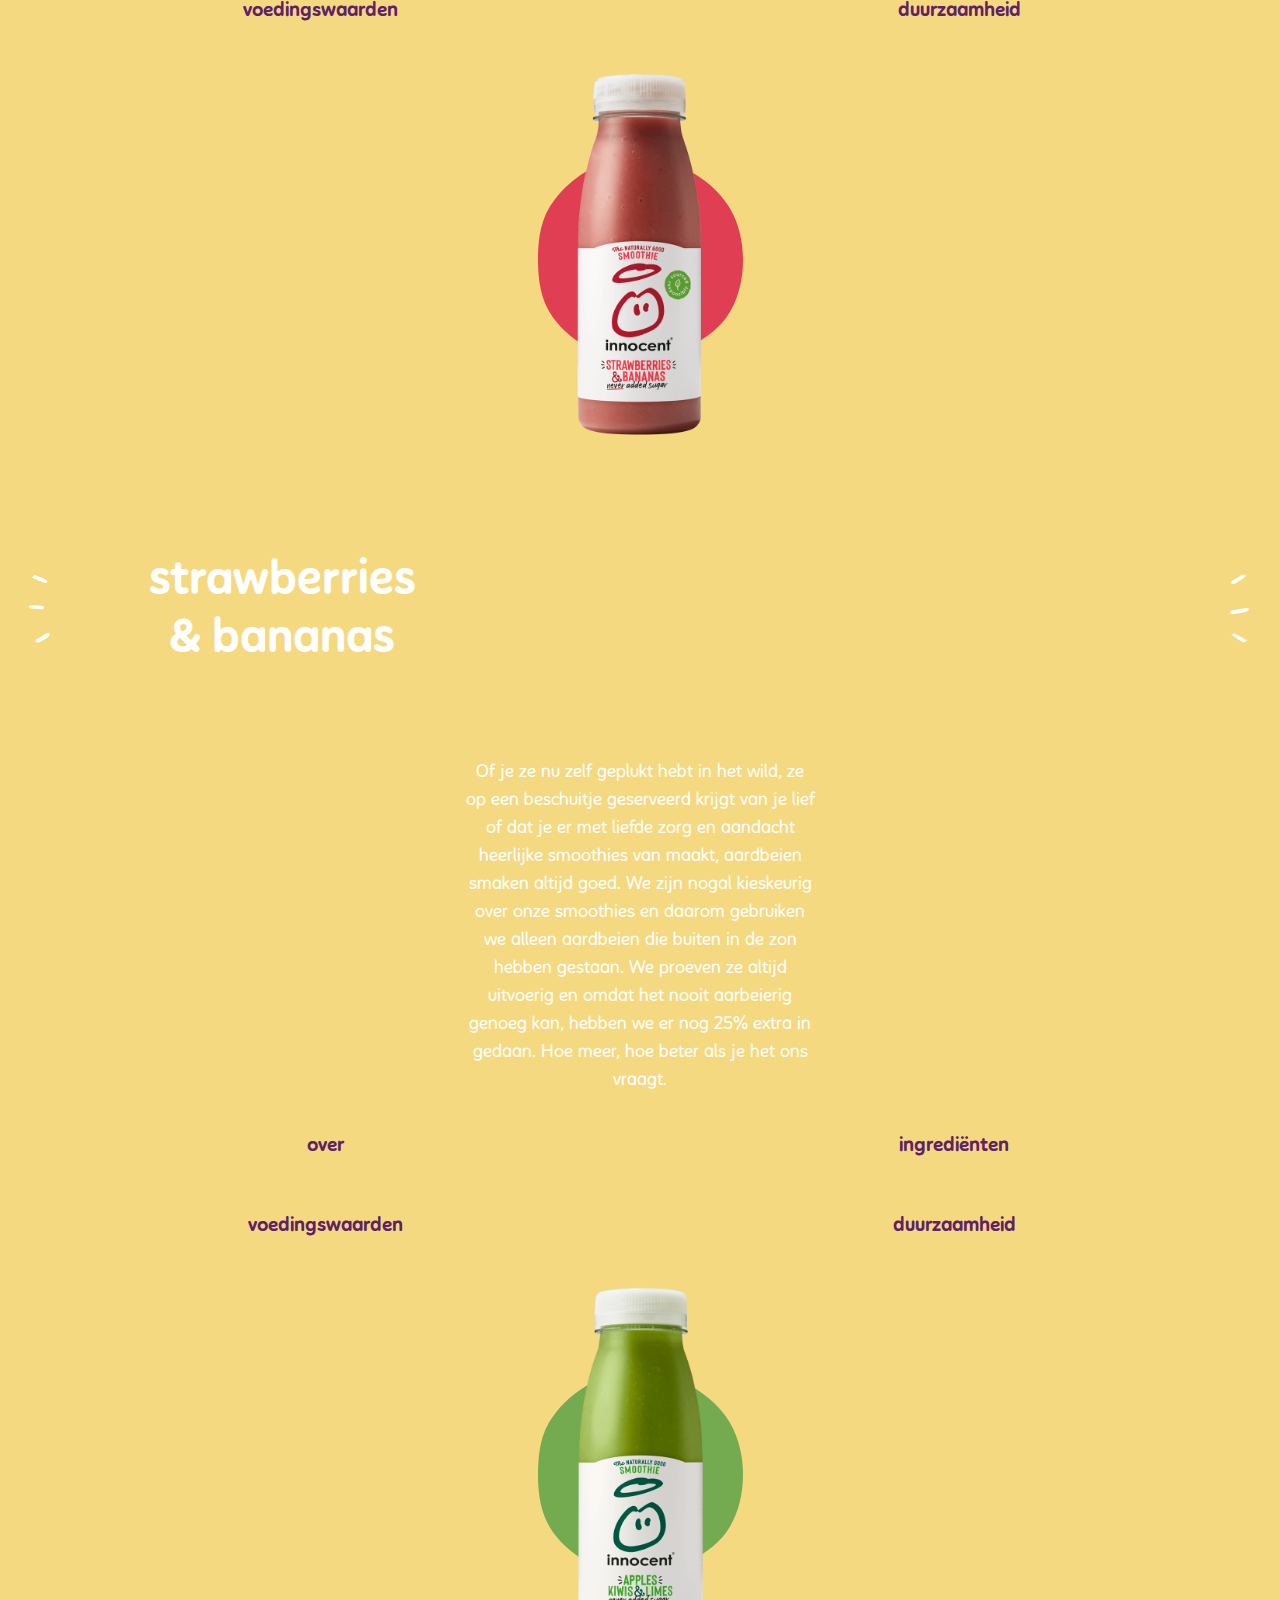
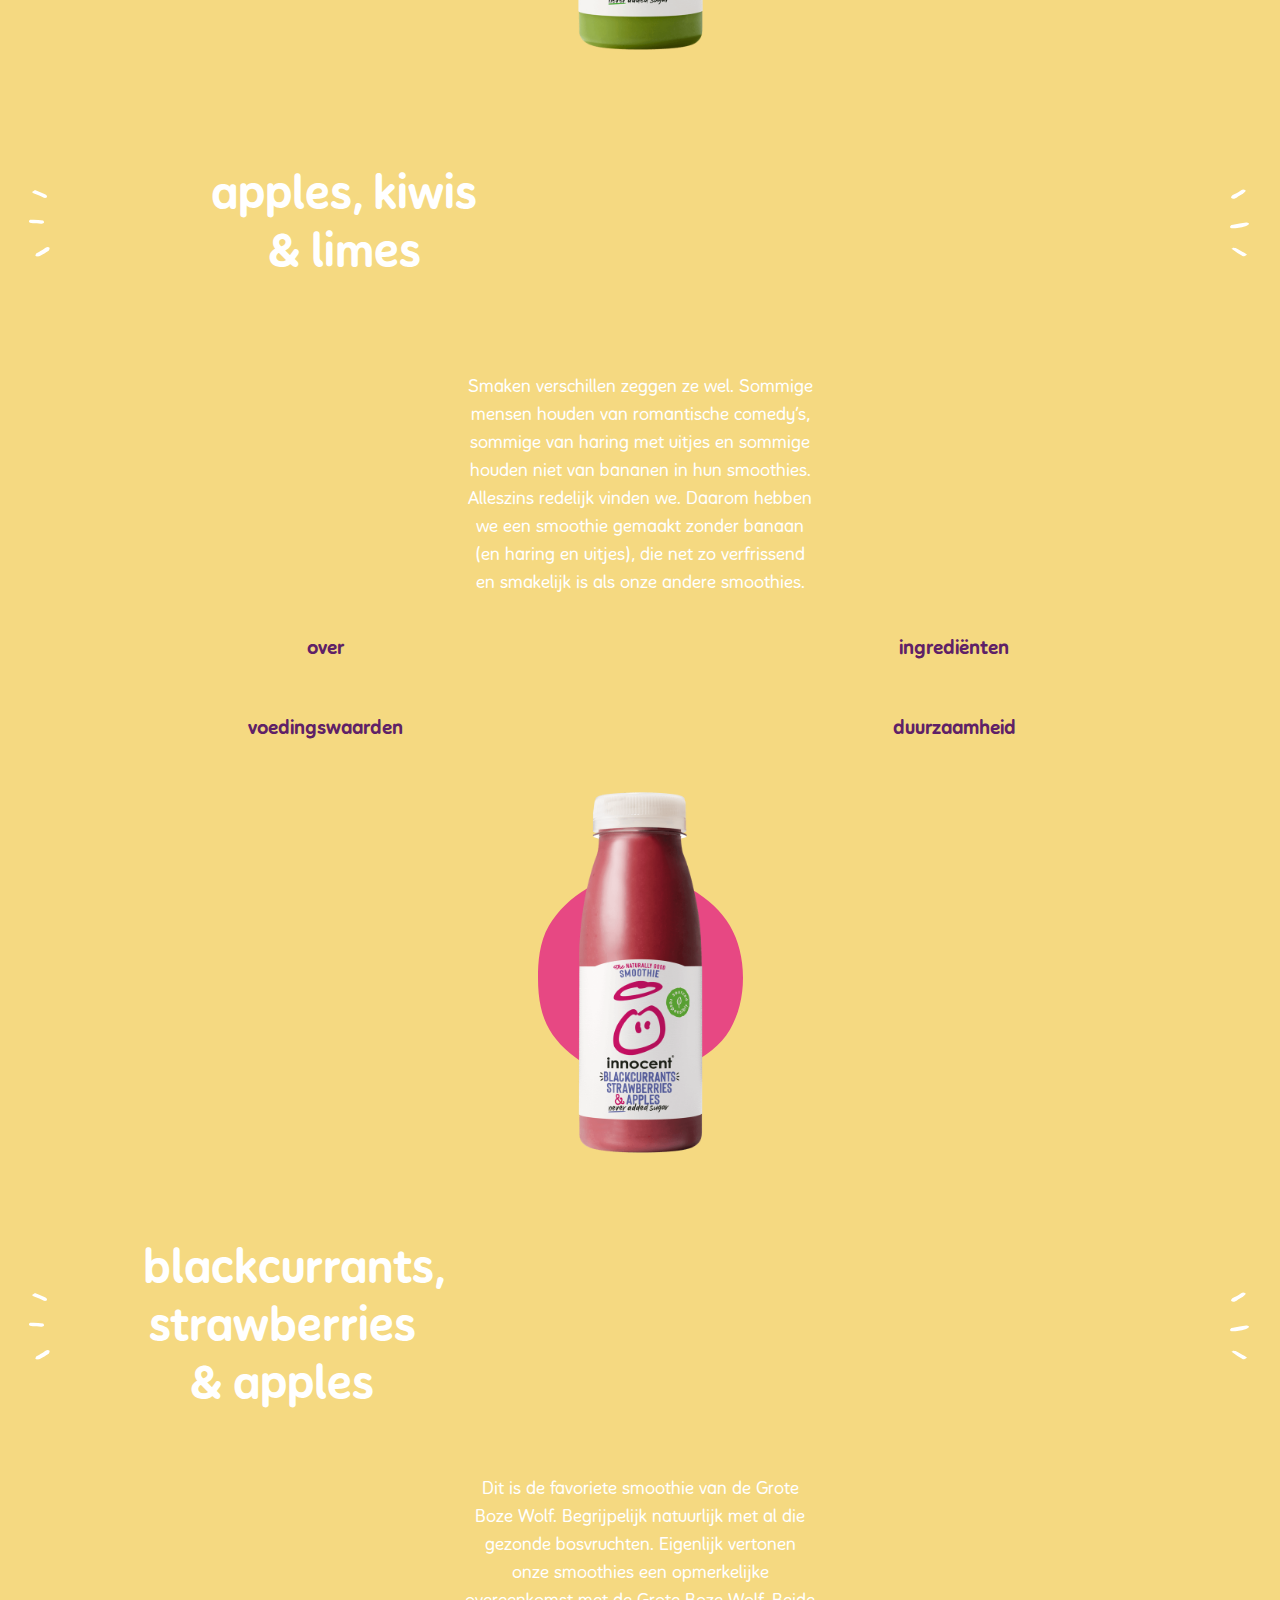
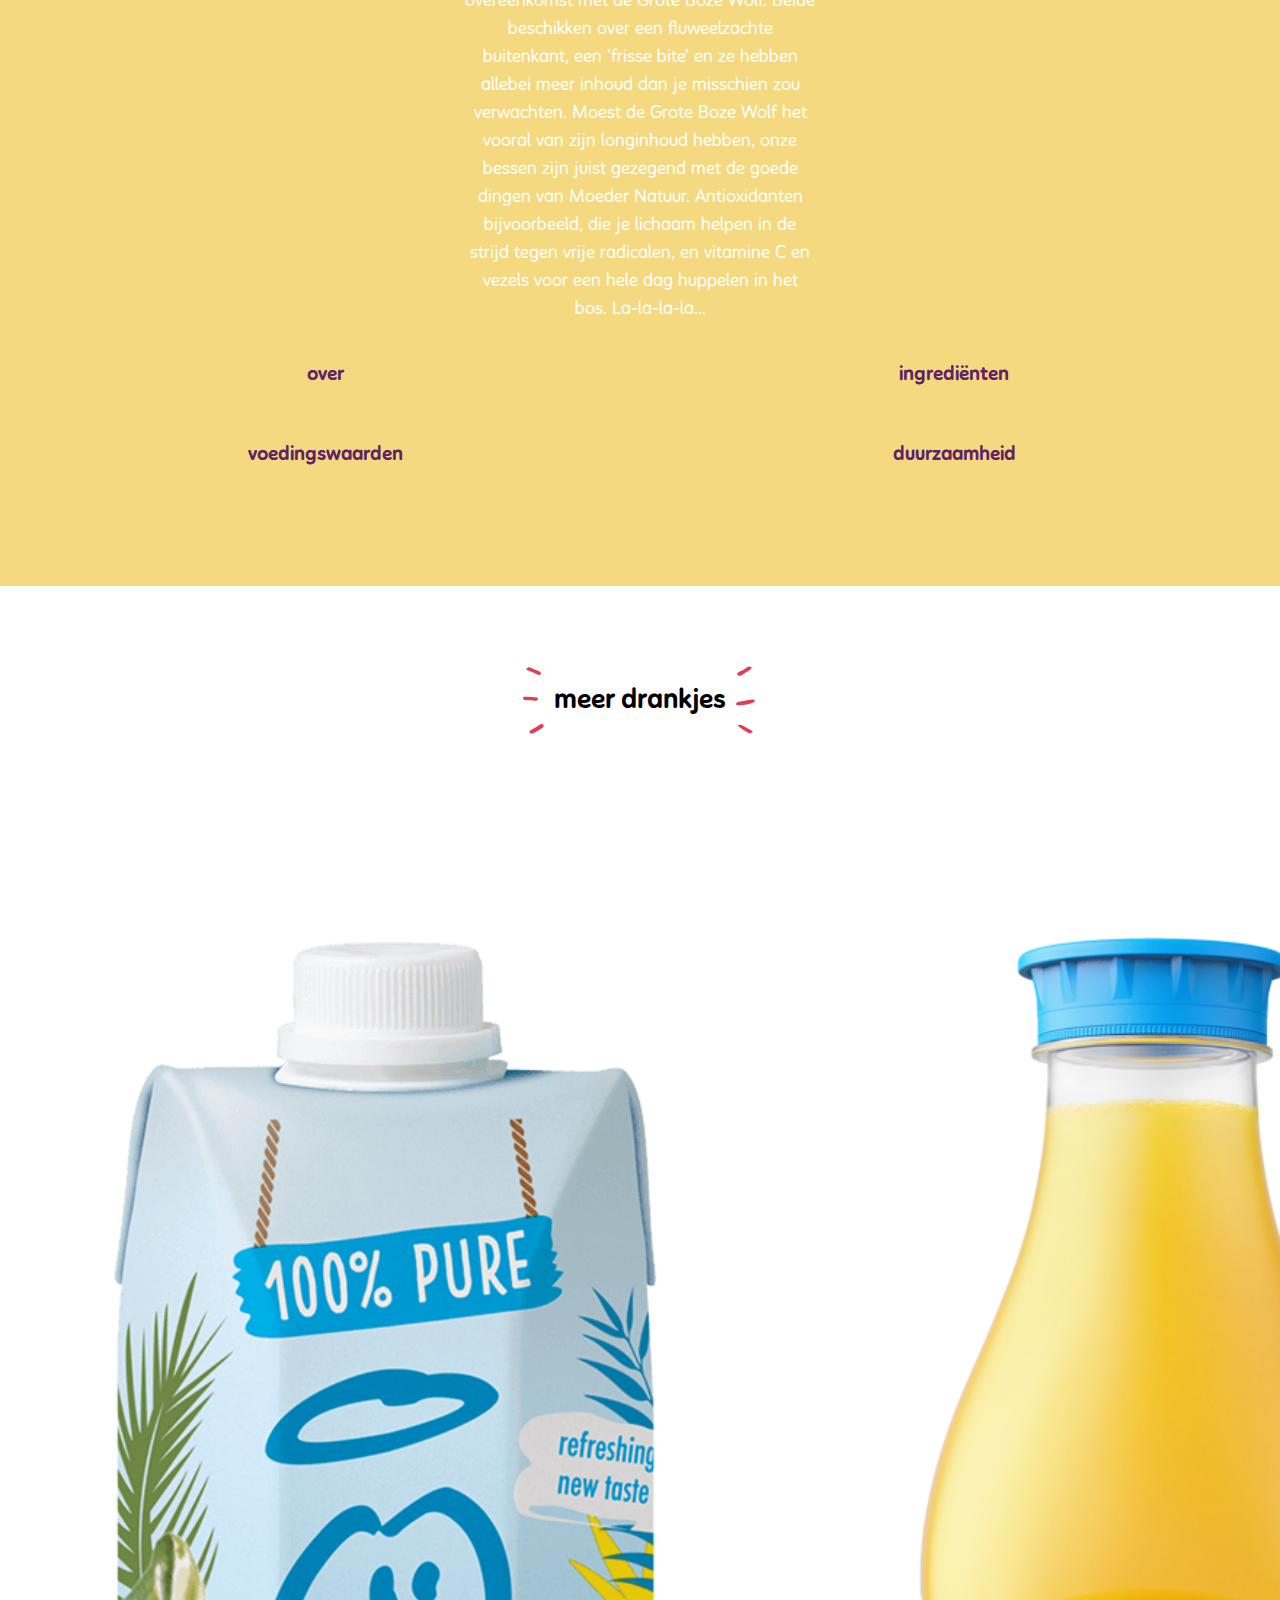
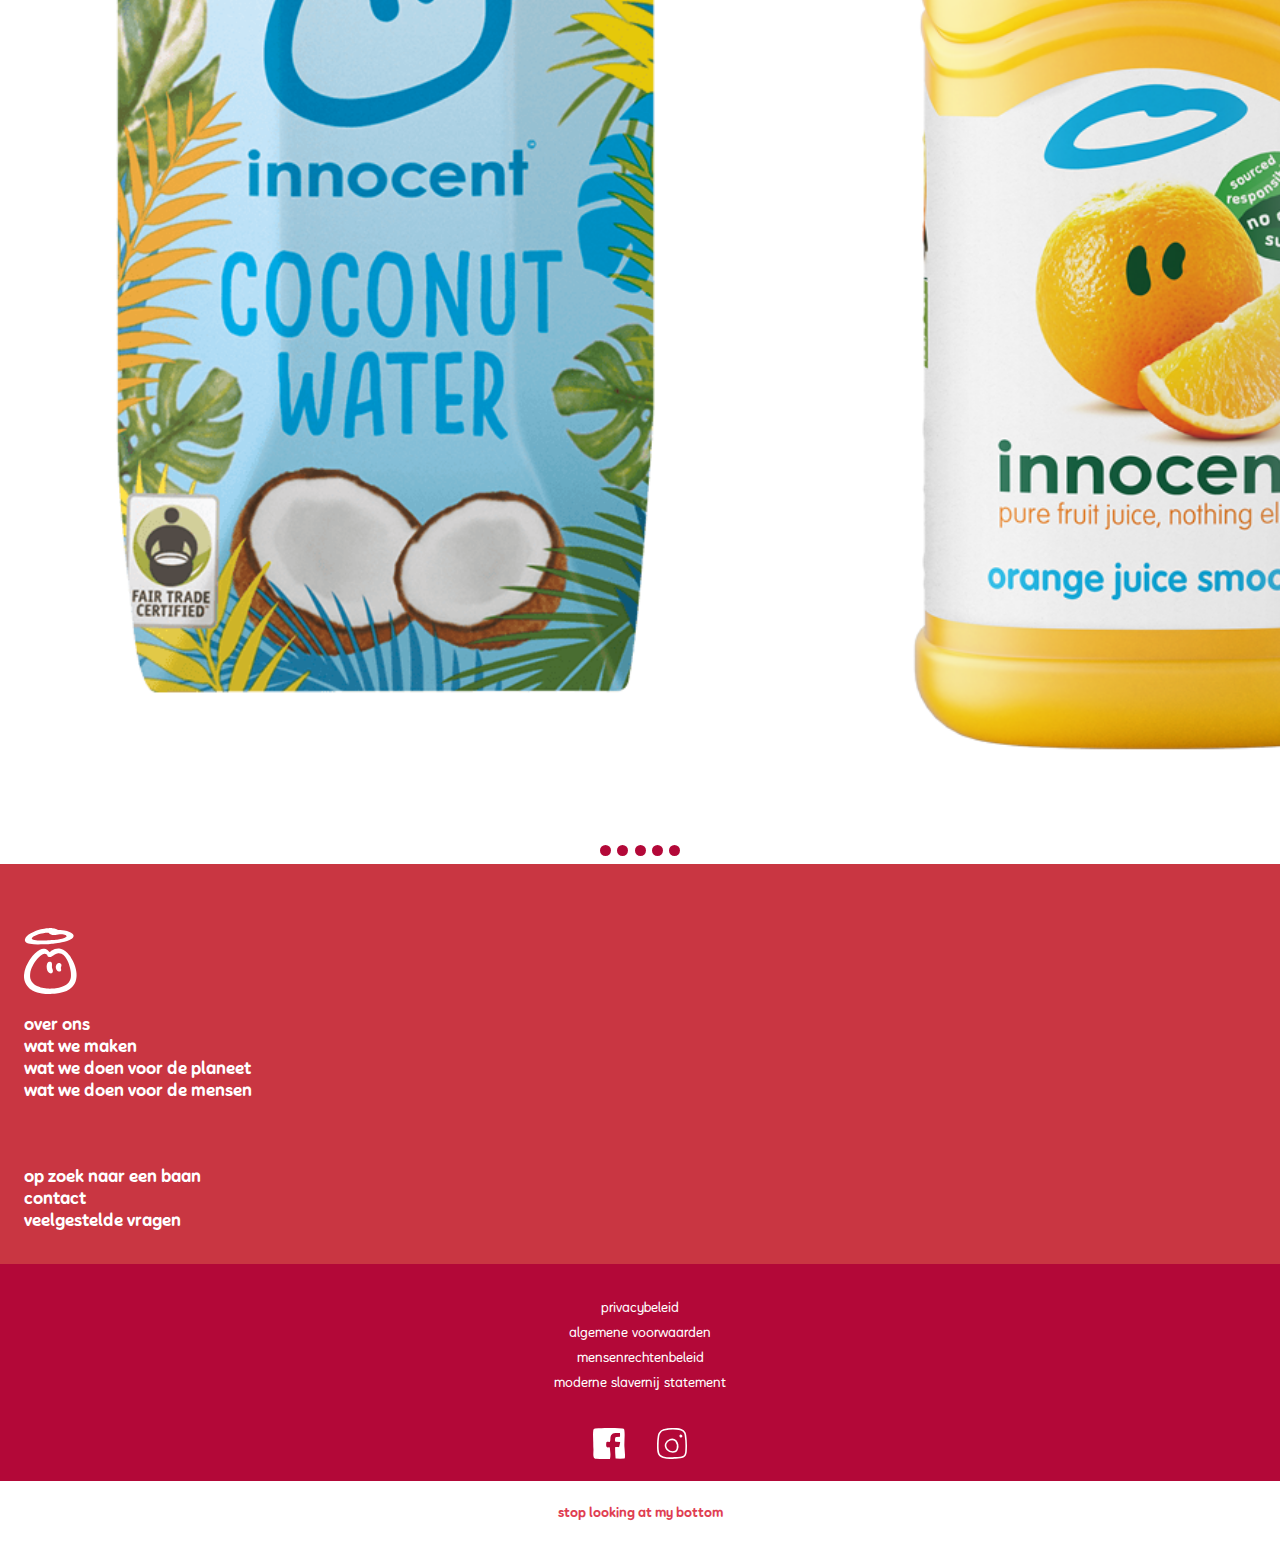
==== commit 54d6916a: "hello" ====
--- a/smoothies.html
+++ b/smoothies.html
@@ -5,59 +5,138 @@
     <meta name="author" content="jouw naam" />
     <meta name="viewport" content="width=device-width, initial-scale=1" />
 
-    <title>innocent</title>
+    <title>smoothies</title>
 
     <link href="styles/style.css" rel="stylesheet" />
     <link rel="icon" type="image/svg+xml" href="images/favicon.svg" />
+    <link rel="stylesheet" href="style.css?v=1.0" />
   </head>
 
   <body>
-	<button>
-		<img src="images/cookies.svg" alt="cookies-icon" />
-	</button>
-    <header>
-		<button class="menu">
-			<img src="images/download (3).svg" alt="menu-button" />
-			<img src="images/innocent-logo.png" alt="" />
-		  </button>
-		  <article>
-			<img src="images/streepjes1.svg" alt="titel-opmaak" />
-			<h1>smoothies</h1>
-			<img src="images/streepjes.svg" alt="titel-opmaak" />
-		  </article>
+    <button>
+      <img src="images/cookies.svg" alt="cookies-icon" />
+    </button>
+    <header class="smoothie-pagina">
+
+      <button class="menu">
+        <img src="images/download-(3).svg" alt="menu-button" />
+        <img src="images/innocent-logo.png" alt="innocent-logo" />
+      </button>
+
+      <nav>
+        <ul>
+          <li>
+            <a href="index.html"
+              ><img src="images/innocent-logo.png" alt="home-icon"
+            /></a>
+          </li>
+          <li>
+            <a href="#">over ons</a>
+            <a href="#"
+              ><img src="images/download.svg" alt="plus-menu-button"
+            /></a>
+          </li>
+          <li>
+            <a href="smoothies.html">wat we maken</a>
+            <a href="smoothies.html"
+              ><img src="images/download.svg" alt="plus-menu-button"
+            /></a>
+          </li>
+          <li>
+            <a href="#">wat we doen voor mensen</a>
+            <a href="#"
+              ><img src="images/download.svg" alt="plus-menu-button"
+            /></a>
+          </li>
+          <li>
+            <a href="#">wat we doen voor de planeet</a>
+            <a href="#"
+              ><img src="images/download.svg" alt="plus-menu-button"
+            /></a>
+          </li>
+          <li>
+            <a href="#">op zoek naar een baan?</a>
+            <a href="#"
+              ><img src="images/download.svg" alt="plus-menu-button"
+            /></a>
+          </li>
+        </ul>
+        <ul>
+          <li>
+            <a href="#"
+              ><img src="images/download-(1).svg" alt="facebook-icon"
+            /></a>
+          </li>
+          <li>
+            <a href="#"
+              ><img src="images/download-(2).svg" alt="instagram-icon"
+            /></a>
+          </li>
+        </ul>
+        <button>
+          <img src="images/download-(7).svg" alt="sluit-button" />
+        </button>
+      </nav>
+      <article>
+        <img src="images/streepjes1.svg" alt="titel-opmaak" />
+        <h1>smoothies</h1>
+        <img src="images/streepjes.svg" alt="titel-opmaak" />
+      </article>
     </header>
-    <main>
-      <section>
-        <article>
+
+    <main class="main2">
+      <section class="ms1">
+        <article class="stip">
           <img
             src="images/nl-mango-passion-fruit-apple-small.png"
             alt="nmango-passion-fruit-apple"
           />
-          <h2>mangoes passion fruits & apples</h2>
-          <p>
-            Op de rijke vulkanische grond van de Ratnigiri kust in India is het
-            leven goed. De zon schijnt volop, er waait een lekker briesje en er
-            valt regelmatig een verkoelend buitje. Geen wonder dat hier de
-            lekkerste mango’s ter wereld groeien – de Alfonso mango. Alfonso
-            wordt dan ook de koning der mango’s genoemd. Ze zijn prachtig
-            diepgeel van kleur, hebben een betoverend parfum en een volle smaak
-            die je nooit meer vergeet. Perfect om samen met friszure groene
-            passievruchten smoothies van te maken. Om de smaak van een Alfonso
-            mango volledig tot zijn recht te laten komen, is het goed de mango
-            nog even te laten rijpen nadat je hem geplukt hebt. In India doen ze
-            dat op zachte bedjes van stro. Zullen we uw kussen nog even
-            opschudden en u op uw andere zij rollen Majesteit?
-          </p>
+          <img class="simg" src="images/cirkel1.svg" alt="achtergrond-cirkel" />
+        </article>
+        <article class="h2-container">
+          <img src="images/streepjes4.svg" alt="titel-opmaak" />
+          <h2>mangoes, passion fruits & apples</h2>
+          <img src="images/streepjes3.svg" alt="titel-opmaak" />
+        </article>
+        <p>
+          Op de rijke vulkanische grond van de Ratnigiri kust in India is het
+          leven goed. De zon schijnt volop, er waait een lekker briesje en er
+          valt regelmatig een verkoelend buitje. Geen wonder dat hier de
+          lekkerste mango’s ter wereld groeien – de Alfonso mango. Alfonso wordt
+          dan ook de koning der mango’s genoemd. Ze zijn prachtig diepgeel van
+          kleur, hebben een betoverend parfum en een volle smaak die je nooit
+          meer vergeet. Perfect om samen met friszure groene passievruchten
+          smoothies van te maken. Om de smaak van een Alfonso mango volledig tot
+          zijn recht te laten komen, is het goed de mango nog even te laten
+          rijpen nadat je hem geplukt hebt. In India doen ze dat op zachte
+          bedjes van stro. Zullen we uw kussen nog even opschudden en u op uw
+          andere zij rollen Majesteit?
+        </p>
+        <article class="buttons4">
+          <button>over</button>
           <button>ingrediënten</button>
           <button>voedingswaarden</button>
           <button>duurzaamheid</button>
         </article>
-        <article>
-          <img
-            src="images/nl-strawberry-bannana-small.png"
-            alt="strawberry-bannana"
-          />
-          <h2>strawberries & bananas</h2>
+
+        <article>
+          <article class="stip">
+            <img
+              src="images/nl-strawberry-bannana-small.png"
+              alt="strawberry-bannana"
+            />
+            <img
+              class="simg"
+              src="images/cirkel2.svg"
+              alt="achtergrond-cirkel"
+            />
+          </article>
+
+          <article class="h2-container">
+            <img src="images/streepjes4.svg" alt="titel-opmaak" />
+            <h2>strawberries & bananas</h2>
+            <img src="images/streepjes3.svg" alt="titel-opmaak" />
+          </article>
           <p>
             Of je ze nu zelf geplukt hebt in het wild, ze op een beschuitje
             geserveerd krijgt van je lief of dat je er met liefde zorg en
@@ -68,14 +147,28 @@
             kan, hebben we er nog 25% extra in gedaan. Hoe meer, hoe beter als
             je het ons vraagt.
           </p>
-          <button>ingrediënten</button>
-          <button>voedingswaarden</button>
-          <button>duurzaamheid</button>
-        </article>
-
-        <article>
-          <img src="images/nl-apple-kiwi-lime.png" alt="apple-kiwi-lime" />
-          <h2>apples, kiwis & limes</h2>
+          <article class="buttons4">
+            <button>over</button>
+            <button>ingrediënten</button>
+            <button>voedingswaarden</button>
+            <button>duurzaamheid</button>
+          </article>
+        </article>
+
+        <article>
+          <article class="stip">
+            <img src="images/nl-apple-kiwi-lime.png" alt="apple-kiwi-lime" />
+            <img
+              class="simg"
+              src="images/cirkel3.svg"
+              alt="achtergrond-cirkel"
+            />
+          </article>
+          <article class="h2-container">
+            <img src="images/streepjes4.svg" alt="titel-opmaak" />
+            <h2>apples, kiwis & limes</h2>
+            <img src="images/streepjes3.svg" alt="titel-opmaak" />
+          </article>
           <p>
             Smaken verschillen zeggen ze wel. Sommige mensen houden van
             romantische comedy’s, sommige van haring met uitjes en sommige
@@ -84,17 +177,31 @@
             en uitjes), die net zo verfrissend en smakelijk is als onze andere
             smoothies.
           </p>
-          <button>ingrediënten</button>
-          <button>voedingswaarden</button>
-          <button>duurzaamheid</button>
-        </article>
-
-        <article>
-          <img
-            src="images/nl-blackcurrants-strawberries-apples-small.png"
-            alt="blackcurrants-strawberries-apples"
-          />
-          <h2>blackcurrants, strawberries & apples</h2>
+          <article class="buttons4">
+            <button>over</button>
+            <button>ingrediënten</button>
+            <button>voedingswaarden</button>
+            <button>duurzaamheid</button>
+          </article>
+        </article>
+
+        <article>
+          <article class="stip">
+            <img
+              src="images/nl-blackcurrants-strawberries-apples-small.png"
+              alt="blackcurrants-strawberries-apples"
+            />
+            <img
+              class="simg"
+              src="images/cirkel4.svg"
+              alt="achtergrond-cirkel"
+            />
+          </article>
+          <article class="h2-container">
+            <img src="images/streepjes4.svg" alt="titel-opmaak" />
+            <h2>blackcurrants, strawberries & apples</h2>
+            <img src="images/streepjes3.svg" alt="titel-opmaak" />
+          </article>
           <p>
             Dit is de favoriete smoothie van de Grote Boze Wolf. Begrijpelijk
             natuurlijk met al die gezonde bosvruchten. Eigenlijk vertonen onze
@@ -107,35 +214,57 @@
             de strijd tegen vrije radicalen, en vitamine C en vezels voor een
             hele dag huppelen in het bos. La-la-la-la...
           </p>
-          <button>ingrediënten</button>
-          <button>voedingswaarden</button>
-          <button>duurzaamheid</button>
+          <article class="buttons4">
+            <button>over</button>
+            <button>ingrediënten</button>
+            <button>voedingswaarden</button>
+            <button>duurzaamheid</button>
+          </article>
         </article>
       </section>
-      <section class="meer-drankjes">
-        <h3>meer drankjes</h3>
-        <ul>
-          <li>
-            <img src="images/coconut-water-500ml.png" alt="coconut-water" />
-          </li>
-          <li><img src="images/OJS.png" alt="orange juice smooth" /></li>
-          <li><img src="images/Blue1.png" alt="blue-spark" /></li>
-          <li><img src="images/nl-defence.png" alt="defence" /></li>
-          <li><img src="images/gingershot.png" alt="mild ginger" /></li>
-        </ul>
+
+      <section class="ms2">
+        <article>
+          <img src="images/streepjes1.svg" alt="titel-opmaak" />
+          <h3>meer drankjes</h3>
+          <img src="images/streepjes.svg" alt="titel-opmaak" />
+        </article>
+
+        <section
+          id="visualClues"
+          class="caroCarrousel"
+          aria-label="Voorbeeld met één en een beetje"
+          tabIndex="-1"
+        >
+          <!-- de id kun je zelf een naam geven en geef je mee in de js -->
+          <ul>
+            <li id="element1">
+              <img src="images/coconut-water-500ml.png" alt="" />
+            </li>
+            <li id="element2"><img src="images/OJS.png" alt="" /></li>
+            <li id="element3"><img src="images/Blue1.png" alt="" /></li>
+            <li id="element4"><img src="images/nl-defence.png" alt="" /></li>
+            <li id="element5"><img src="images/gingershot.png" alt="" /></li>
+          </ul>
+
+          <nav>
+            <ul>
+              <li><a href="#element1" aria-label="go to element1"></a></li>
+              <li><a href="#element2" aria-label="go to element2"></a></li>
+              <li><a href="#element3" aria-label="go to element3"></a></li>
+              <li><a href="#element4" aria-label="go to element4"></a></li>
+              <li><a href="#element5" aria-label="go to element5"></a></li>
+            </ul>
+          </nav>
+        </section>
       </section>
-      <article>
-        <img
-          src="images/Screen Recording 2024-12-03 at 13.33.21.gif"
-          alt="raket-animatie"
-        />
-      </article>
     </main>
+
     <footer>
       <section>
         <article>
           <ul>
-            <li><img src="images/download (4).svg" alt="" /></li>
+            <li><img src="images/download-(4).svg" alt="" /></li>
             <li><a href="#">over ons</a></li>
             <li><a href="#">wat we maken</a></li>
             <li><a href="#">wat we doen voor de planeet</a></li>
@@ -163,12 +292,12 @@
           <ul>
             <li>
               <a href="#"
-                ><img src="images/download (1).svg" alt="facebook-icon"
+                ><img src="images/download-(1).svg" alt="facebook-icon"
               /></a>
             </li>
             <li>
               <a href="#"
-                ><img src="images/download (2).svg" alt="instagram-icon"
+                ><img src="images/download-(2).svg" alt="instagram-icon"
               /></a>
             </li>
           </ul>
--- a/styles/style.css
+++ b/styles/style.css
@@ -61,23 +61,21 @@
 }
 
 h2 {
-	display: flex;
-	flex-direction: column;
-	justify-content: center;
-	font-family: "innocent-Bold", sans-serif;
-	font-weight: bolder;
-	font-size: 20px;
-}
-
+  display: flex;
+  flex-direction: column;
+  justify-content: center;
+  font-family: "innocent-Bold", sans-serif;
+  font-weight: bolder;
+  font-size: 20px;
+}
 
 body {
   margin: 0%;
 }
 
 body > button:nth-of-type(1) img {
-	width: 28.8px;
-  }
-  
+  width: 28.8px;
+}
 
 /******************/
 /*     HEADER     */
@@ -97,44 +95,21 @@
 }
 
 header p {
-	font-family: "innocent-Light", sans-serif;
-	color: white;
-	font-weight: bolder;
-	font-size: 1.125rem;
-	font-style: normal;
-	font-weight: 400;
-	line-height: 1.75rem;
-	display: flex;
-	align-items: center;
-	margin-left: 45px;
-	margin-right: 45px;
-	text-align: center;
-  }
+  font-family: "innocent-Light", sans-serif;
+  color: white;
+  font-weight: bolder;
+  font-size: 1.125rem;
+  font-style: normal;
+  font-weight: 400;
+  line-height: 1.75rem;
+  display: flex;
+  align-items: center;
+  margin-left: 45px;
+  margin-right: 45px;
+  text-align: center;
+}
 
 /* HEADER KNOPPEN */
-.menu {
-  display: flex;
-  width: 100%;
-  justify-content: center;
-  align-items: center;
-  position: fixed;
-  top: 0;
-  z-index: 10000000;
-  background: transparent;
-  margin: 0;
-  padding: 0;
-}
-
-.menu img:nth-of-type(1) {
-  width: 61px;
-  position: relative;
-}
-
-.menu img:nth-of-type(2) {
-  width: 30px;
-  position: absolute;
-}
-
 header button:nth-of-type(2) {
   display: flex;
   align-items: center;
@@ -170,10 +145,9 @@
   position: fixed;
   bottom: 10px;
   left: 4px;
-  box-shadow: 2px 5px 8px #000000;
+  box-shadow: 0 4px 8px 0 rgba(0, 0, 0, 0.2);
   z-index: 1000;
 }
-
 
 /*HEADER AFBEELDINGEN/H1 */
 header > img:nth-of-type(1) {
@@ -191,7 +165,7 @@
   display: flex;
   align-items: center;
   justify-content: center;
-	padding: 2.2em 0 3em 0;
+  padding: 2.2em 0 3em 0;
 }
 
 header h1 {
@@ -214,10 +188,9 @@
 /*      MAIN       */
 /*******************/
 
-
 main section:nth-of-type(1) {
-	background-color: #ffffff;
-	padding: 5em 0;
+  background-color: #ffffff;
+  padding: 5em 0;
 }
 
 main section:nth-of-type(1) article {
@@ -311,8 +284,7 @@
 /*  MAIN section 2  */
 /********************/
 
-
-main section:nth-of-type(2) {
+main #msc {
   background-color: #f8fafb;
 }
 
@@ -330,7 +302,8 @@
   display: flex;
   align-items: center;
   justify-content: center;
-  padding: 5em;
+  padding-top: 5em;
+  padding-bottom: 5em;
 }
 
 main section:nth-of-type(2) article:nth-of-type(1) img {
@@ -360,19 +333,11 @@
 }
 
 /*****************************/
-/* DE CAROCAROUSEL CONTAINER */
+/* CAROUSEL        CONTAINER */
 /*****************************/
-
 
 .carousel {
   --carouselElementWidth: 280px;
-}
-
-/* dark mode */
-@media (prefers-color-scheme: dark) {
-  .carousel {
-    --carouselShadeColor: #37332f66;
-  }
 }
 
 html {
@@ -413,6 +378,95 @@
   padding: 0 1em;
   z-index: 100;
 }
+/*****************************/
+/* CAROUSEL   2    CONTAINER */
+/*****************************/
+
+.caroCarrousel {
+  grid-template-columns: minmax(auto, var(--maxWidth));
+  justify-content: center;
+}
+
+/******************************/
+/* DE CAROCARROUSEL CONTAINER */
+/******************************/
+
+.caroCarrousel {
+  --caroCarrouselMainColor: #212721;
+  --caroCarrouselAccentColor: #212721;
+  --caroCarrouselShadeColor: #b30838;
+
+  position: relative;
+  outline: none;
+}
+
+.caroCarrousel > ul {
+  margin: 0;
+  padding: 0;
+  display: flex;
+  overflow: hidden;
+  scroll-snap-type: inline mandatory;
+  scroll-behavior: smooth;
+
+  overflow-x: scroll;
+  overflow-y: hidden;
+  -webkit-overflow-scrolling: touch;
+  -ms-overflow-style: none;
+  scrollbar-width: none;
+  overscroll-behavior: contain auto;
+}
+
+.caroCarrousel > ul li {
+  flex-basis: 60%;
+  flex-shrink: 0;
+  scroll-snap-align: center;
+  display: flex;
+  align-items: center;
+}
+
+.caroCarrousel > ul li > img {
+  display: block;
+  width: 100%;
+}
+
+/****************/
+/* DE BOLLETJES */
+/****************/
+
+.caroCarrousel nav ul {
+  position: absolute;
+  left: 2em;
+  right: 2em;
+  bottom: 0;
+  margin: 0;
+  padding: 0 0 0.5em;
+  list-style: none;
+  display: flex;
+  justify-content: center;
+  gap: 0.4em;
+}
+
+.caroCarrousel > nav li {
+  flex-basis: 11px;
+  aspect-ratio: 1/1;
+}
+
+.caroCarrousel > nav a {
+  display: block;
+  width: 100%;
+  height: 100%;
+
+  text-decoration: none;
+  color: var(--caroCarrouselMainColor);
+  background-color: var(--caroCarrouselShadeColor);
+  border-radius: 50%;
+  outline: none;
+  transition: 0.5s;
+}
+
+.caroCarrousel > nav a.current {
+  background-color: currentColor;
+}
 
 /*****************/
 /*    FOOTER     */
@@ -431,7 +485,7 @@
 }
 
 footer section:nth-of-type(1) article:nth-of-type(1) ul img {
-	padding-bottom: 1em;
+  padding-bottom: 1em;
 }
 
 footer section:nth-of-type(1) article:nth-of-type(1) ul {
@@ -482,64 +536,255 @@
 }
 
 footer p {
-	display: flex;
-	justify-content: center;
+  display: flex;
+  justify-content: center;
   font-family: "innocent-Bold", sans-serif;
   color: #e03e52;
   font-size: 14px;
   padding: 10px;
 }
 
-
-
+/*******************/
+/*       NAV       */
+/*******************/
+
+.menu {
+  display: flex;
+  width: 100%;
+  justify-content: center;
+  align-items: center;
+  position: fixed;
+  top: 0;
+  z-index: 10000000;
+  background: transparent;
+  margin: 0;
+  padding: 0;
+}
+
+.menu img:nth-of-type(1) {
+  width: 61px;
+  position: relative;
+}
+
+.menu img:nth-of-type(2) {
+  width: 30px;
+  position: absolute;
+}
+
+header nav {
+  transform: translateY(-110%);
+}
+
+header nav button {
+  width: 18px;
+  height: 18px;
+  display: flex;
+  width: 100%;
+  justify-content: center;
+  align-items: center;
+  position: fixed;
+  background: transparent;
+  margin: 0;
+  padding: 0;
+}
+
+header nav button img {
+  width: 18px;
+  height: 18px;
+}
+
+header nav.toonMenu {
+  transform: translateY(0);
+  transition: 1s;
+}
+
+header nav {
+  position: absolute;
+  width: 100vw;
+  background-color: #b30838;
+  padding-top: 4em;
+  z-index: 100000000;
+}
+
+header nav ul:nth-of-type(1) {
+  display: flex;
+  flex-direction: column;
+  align-items: center;
+}
+
+header nav ul:nth-of-type(1) li {
+  display: flex;
+  flex-direction: column;
+  align-items: center;
+  border-bottom: 2px solid #e03e52;
+  line-height: 2;
+  width: 87%;
+}
+
+header nav ul:nth-of-type(1) li img {
+  width: 20px;
+  height: 20px;
+}
+
+header nav ul:nth-of-type(1) li:nth-of-type(1) img {
+  width: 48px;
+  height: 100%;
+}
+
+header nav ul:nth-of-type(2) {
+  display: flex;
+  flex-direction: row;
+  justify-content: center;
+  gap: 2em;
+}
+
+header nav ul:nth-of-type(2) img {
+  width: 30px;
+  height: 30px;
+}
+
+header nav ul li a {
+  color: white;
+  font-family: "innocent-Bold", sans-serif;
+  font-size: 24px;
+}
 
 /*
-header {
-	display:flex;
-	justify-content:space-between;
-	align-items:center;
-	
-	position:sticky;
-	top:0;
+.wave {
+	width: 200vw;
+	height: 20px;
+	animation: 16s cubic-bezier(.36,.45,.63,.53) infinite wave;
+	display: block;
+	position: absolute;
+	overflow: hidden;
+	transform: translate(0,0);
+}
+	*/
+
+/******************************/
+/*         SMOOTHIES          */
+/******************************/
+
+/* header */
+.smoothie-pagina {
+  background-color: #ffffff;
+}
+
+.smoothie-pagina h1 {
+  color: #000000;
+  font-size: 48px;
+}
+
+/* main */
+main section.ms1 {
+  background-color: #f5d981;
+  width: 100vw;
+}
+
+main section.ms1 img {
+  display: flex;
+  justify-self: center;
+  width: 205px;
+}
+
+.simg {
+  display: flex;
+  justify-self: center;
+  width: 205px;
+}
+
+main section.ms1 h2 {
+  display: flex;
+  justify-content: center;
+  color: #ffffff;
+  font-size: 48px;
+  max-width: 278px;
+  margin: 0;
+}
+
+main .h2-container img {
+  max-width: 21px;
+  margin-right: 10px;
+  margin-left: 10px;
+}
+
+.h2-container {
+  display: flex;
+  justify-content: center;
+  justify-content: space-between;
+  align-items: center;
+  padding-bottom: 6em;
+  padding-top: 6em;
+}
+
+main section.ms1 p {
+  font-family: "innocent-Light", sans-serif;
+  color: white;
+  font-weight: bolder;
+  font-size: 18px;
+  font-style: normal;
+  font-weight: 400;
+  line-height: 1.75rem;
+  display: flex;
+  align-items: center;
+  justify-self: center;
+  width: 350px;
+  text-align: center;
+}
+
+main .buttons4 {
+  display: grid;
+  grid-template-columns: repeat(2, 1fr);
+  grid-gap: 1em;
+  justify-content: center;
+  align-items: center;
+}
+
+main .buttons4 button {
+  display: flex;
+  justify-content: center;
+  align-items: center;
+  padding: 1em;
+  background: transparent;
+}
+
+main .buttons4 button {
+  background-color: transparent;
+  font-family: "innocent-Bold";
+  font-size: 20px;
+  color: rgb(95, 33, 103);
+}
+.stip img:nth-of-type(1) {
+  position: relative;
+  z-index: 100;
+}
+
+.stip img:nth-of-type(2) {
+  position: absolute;
+}
+
+.stip {
+  display: flex;
+  justify-content: center;
+  align-items: center;
+}
+
+/*
+.bottom-wave {
+	animation: moveWave 6s linear infinite;
+	width: 200vw;
+	height: 19px;
+	overflow: hidden;
+	position: absolute;
+	top: 1105px;
   }
-
-
-nav {
-	position:fixed;
-	left:0;
-	right:0;
-	top:0;
-	bottom:0;
-}
-
-
-nav.toonMenu {
-	translate:0% 0%;
-
-	translate:-100% 0%;
-
-	transition:translate .3s;
+  
+  @keyframes moveWave {
+	0% {
+	  transform: translateX(0);
+	}
+	100% {
+	  transform: translateX(-390px);
+	}
   }
-  /*
-
-.navbar {
-	background-color: #e03e52 ;
-	min-height: 8em;
-	display: flex;
-	justify-content: center ;
-	align-items: center;
-	padding: 1em ;
-}
-
-.nav-menu {
-	display: flex;
-	flex-direction: column;
-	align-items: center;
-	gap: 1em;
-}
-
-.nav-link {
-	font-family: "innocent-Bold", sans-serif;
-	color: white;
-	font-size: 24px;
-}
+	*/
